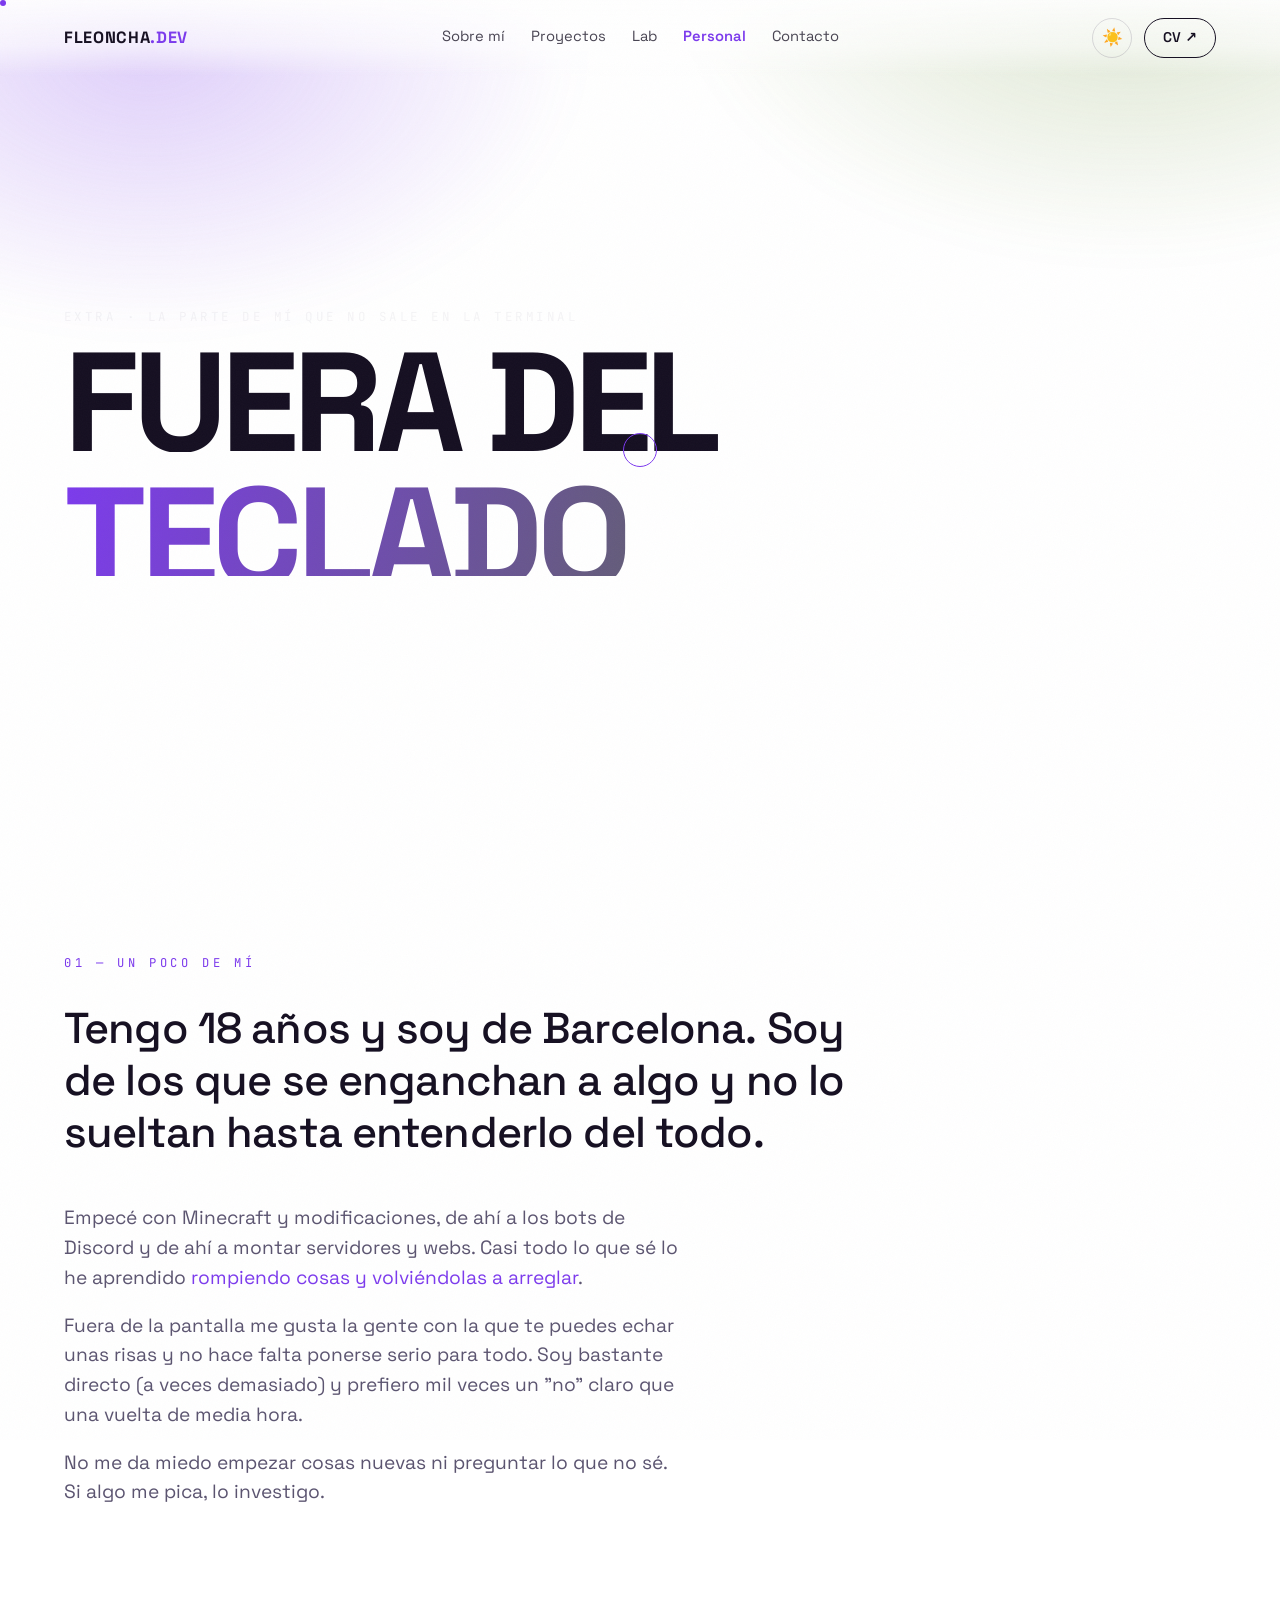
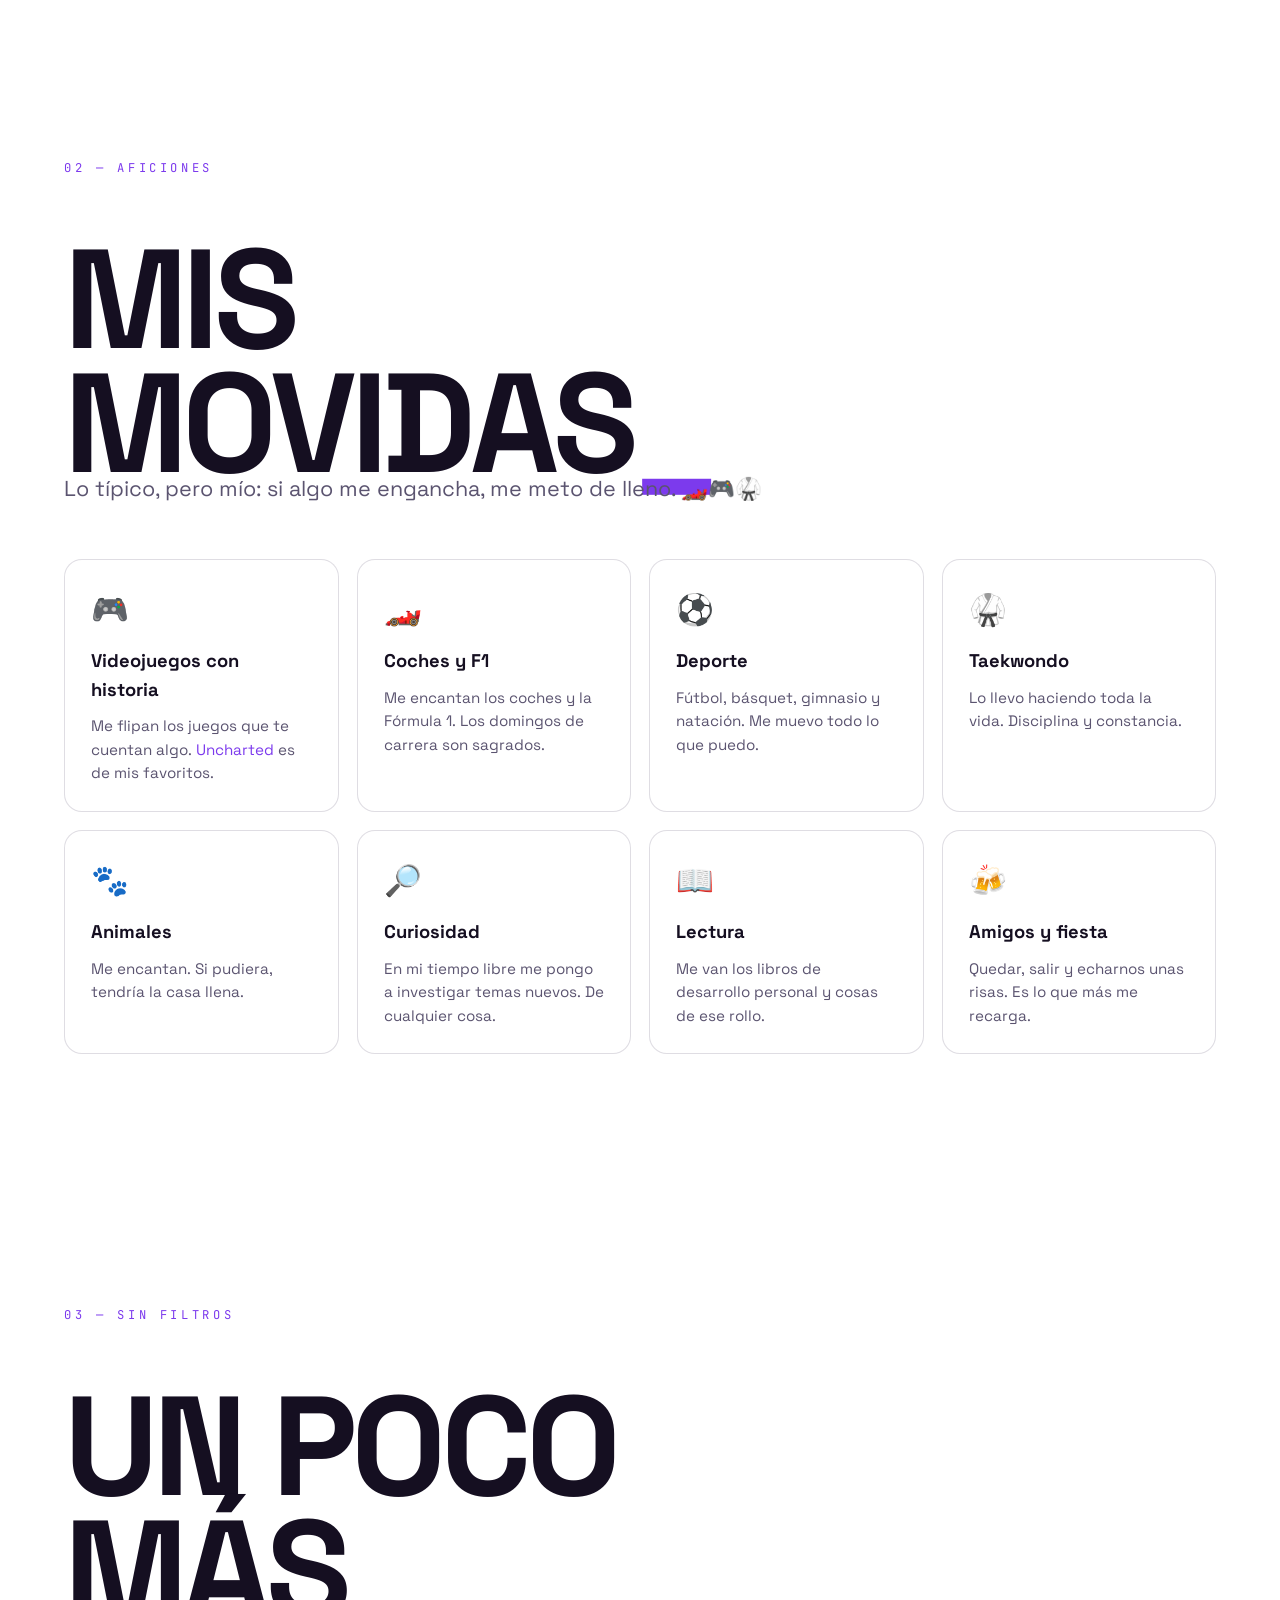
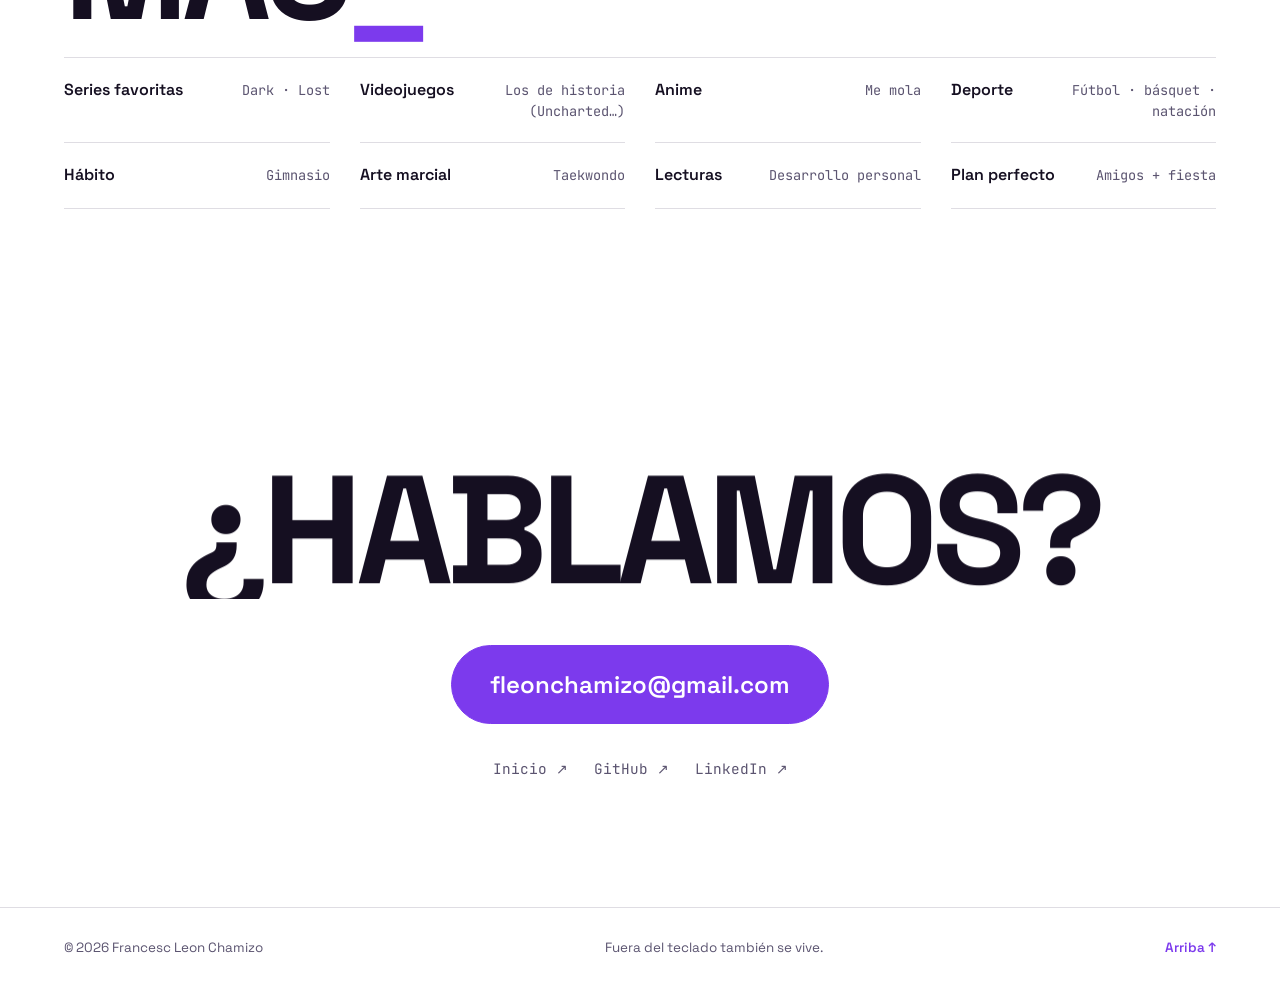
==== personal.html @ 6d25fd15 "Pagina personal: rellenar aficiones (coches/F1, deporte, taekwondo, animales, anime, amigos...) y bl" ====
<!DOCTYPE html>
<html lang="es">
<head>
  <meta charset="UTF-8" />
  <meta name="viewport" content="width=device-width, initial-scale=1.0" />
  <title>Fuera del teclado — Francesc Leon</title>
  <meta name="description" content="La parte humana de Francesc Leon: aficiones, gustos y cómo soy fuera del mundo de la informática." />
  <meta name="author" content="Francesc Leon Chamizo" />
  <meta name="theme-color" content="#08080c" />
  <link rel="canonical" href="https://elfleoncha.github.io/FLeon/personal.html" />
  <meta property="og:type" content="website" />
  <meta property="og:title" content="Fuera del teclado — Francesc Leon" />
  <meta property="og:description" content="Aficiones, gustos y la parte más humana." />
  <link rel="icon" href="data:image/svg+xml,%3Csvg xmlns='http://www.w3.org/2000/svg' viewBox='0 0 32 32'%3E%3Crect width='32' height='32' rx='7' fill='%2307080a'/%3E%3Ccircle cx='16' cy='16' r='6' fill='%23a855f7'/%3E%3C/svg%3E" />
  <script>(function(){try{var t=localStorage.getItem("theme")||(((window.matchMedia&&matchMedia("(prefers-color-scheme: light)").matches))?"light":"dark");document.documentElement.setAttribute("data-theme",t);}catch(e){}})();</script>
  <link rel="stylesheet" href="css/fonts.css" />
  <link rel="stylesheet" href="css/style.css" />
  <link rel="stylesheet" href="css/personal.css" />
  <script>document.documentElement.classList.add("js");</script>
</head>
<body>
  <div class="grain" aria-hidden="true"></div>
  <div class="cursor" id="cursor" aria-hidden="true"></div>
  <div class="cursor-dot" id="cursorDot" aria-hidden="true"></div>

  <header class="nav" id="nav">
    <a href="./" class="nav__brand">FLEONCHA<span>.DEV</span></a>
    <nav class="nav__links">
      <a href="./#about">Sobre mí</a>
      <a href="./#work">Proyectos</a>
      <a href="./#lab">Lab</a>
      <a href="personal.html" class="nav__ext">Personal</a>
      <a href="./#contact">Contacto</a>
    </nav>
    <div class="nav__right">
      <button class="theme-toggle" id="themeToggle" aria-label="Cambiar modo día/noche" title="Modo día / noche"><span id="themeIcon">🌙</span></button>
      <a class="nav__cta magnetic" href="assets/cv.pdf">CV ↗</a>
      <button class="nav__burger" id="burger" aria-label="Menú"><span></span><span></span></button>
    </div>
  </header>

  <main>
    <!-- HERO -->
    <section class="hero phero">
      <div class="hero__glow" aria-hidden="true"></div>
      <div class="hero__content">
        <p class="hero__eyebrow" data-reveal>Extra · la parte de mí que no sale en la terminal</p>
        <h1 class="hero__title">
          <span class="line"><span class="line__inner">FUERA DEL</span></span>
          <span class="line"><span class="line__inner grad">TECLADO</span></span>
        </h1>
        <p class="hero__lead" data-reveal>
          Hola, soy <strong>Francesc</strong> (Leon para los amigos). El portafolio enseña lo que sé hacer;
          esto enseña <strong>quién soy</strong> cuando apago el monitor. Spoiler: sigo siendo un friki,
          pero de otras cosas. 🤙
        </p>
        <div class="hero__actions">
          <a class="btn btn--acid magnetic" href="./#work">Ver mi trabajo</a>
          <a class="btn magnetic" href="./">Volver al inicio</a>
        </div>
      </div>
    </section>

    <!-- QUIEN SOY -->
    <section class="section">
      <div class="wrap">
        <p class="kicker" data-reveal>01 — Un poco de mí</p>
        <p class="about__big" id="aboutBig">Tengo 18 años y soy de Barcelona. Soy de los que se enganchan a algo y no lo sueltan hasta entenderlo del todo.</p>
        <div class="ptext" data-reveal>
          <p>Empecé con Minecraft y modificaciones, de ahí a los bots de Discord y de ahí a montar servidores y webs. Casi todo lo que sé lo he aprendido <em>rompiendo cosas y volviéndolas a arreglar</em>.</p>
          <p>Fuera de la pantalla me gusta la gente con la que te puedes echar unas risas y no hace falta ponerse serio para todo. Soy bastante directo (a veces demasiado) y prefiero mil veces un "no" claro que una vuelta de media hora.</p>
          <p>No me da miedo empezar cosas nuevas ni preguntar lo que no sé. Si algo me pica, lo investigo.</p>
        </div>
      </div>
    </section>

    <!-- AFICIONES -->
    <section class="section section--alt" id="aficiones">
      <div class="wrap">
        <p class="kicker" data-reveal>02 — Aficiones</p>
        <h2 class="mega" data-reveal>MIS<br>MOVIDAS<span>_</span></h2>
        <p class="plead" data-reveal>Lo típico, pero mío: si algo me engancha, me meto de lleno. 🏎️🎮🥋</p>
        <div class="hobbies">
          <article class="hobby" data-reveal><span class="hobby__ico">🎮</span><h3>Videojuegos con historia</h3><p>Me flipan los juegos que te cuentan algo. <em>Uncharted</em> es de mis favoritos.</p></article>
          <article class="hobby" data-reveal><span class="hobby__ico">🏎️</span><h3>Coches y F1</h3><p>Me encantan los coches y la Fórmula 1. Los domingos de carrera son sagrados.</p></article>
          <article class="hobby" data-reveal><span class="hobby__ico">⚽</span><h3>Deporte</h3><p>Fútbol, básquet, gimnasio y natación. Me muevo todo lo que puedo.</p></article>
          <article class="hobby" data-reveal><span class="hobby__ico">🥋</span><h3>Taekwondo</h3><p>Lo llevo haciendo toda la vida. Disciplina y constancia.</p></article>
          <article class="hobby" data-reveal><span class="hobby__ico">🐾</span><h3>Animales</h3><p>Me encantan. Si pudiera, tendría la casa llena.</p></article>
          <article class="hobby" data-reveal><span class="hobby__ico">🔎</span><h3>Curiosidad</h3><p>En mi tiempo libre me pongo a investigar temas nuevos. De cualquier cosa.</p></article>
          <article class="hobby" data-reveal><span class="hobby__ico">📖</span><h3>Lectura</h3><p>Me van los libros de desarrollo personal y cosas de ese rollo.</p></article>
          <article class="hobby" data-reveal><span class="hobby__ico">🍻</span><h3>Amigos y fiesta</h3><p>Quedar, salir y echarnos unas risas. Es lo que más me recarga.</p></article>
        </div>
      </div>
    </section>

    <!-- RAPIDO -->
    <section class="section">
      <div class="wrap">
        <p class="kicker" data-reveal>03 — Sin filtros</p>
        <h2 class="mega" data-reveal>UN POCO<br>MÁS<span>_</span></h2>
        <ul class="favs">
          <li data-reveal><b>Series favoritas</b><span>Dark · Lost</span></li>
          <li data-reveal><b>Videojuegos</b><span>Los de historia (Uncharted…)</span></li>
          <li data-reveal><b>Anime</b><span>Me mola</span></li>
          <li data-reveal><b>Deporte</b><span>Fútbol · básquet · natación</span></li>
          <li data-reveal><b>Hábito</b><span>Gimnasio</span></li>
          <li data-reveal><b>Arte marcial</b><span>Taekwondo</span></li>
          <li data-reveal><b>Lecturas</b><span>Desarrollo personal</span></li>
          <li data-reveal><b>Plan perfecto</b><span>Amigos + fiesta</span></li>
        </ul>
      </div>
    </section>

    <!-- CTA -->
    <section class="section contact">
      <div class="wrap">
        <h2 class="contact__big"><span class="line"><span class="line__inner" data-reveal>¿HABLAMOS?</span></span></h2>
        <a class="btn btn--acid btn--big magnetic" href="mailto:fleonchamizo@gmail.com">fleonchamizo@gmail.com</a>
        <div class="contact__row">
          <a class="magnetic" href="./">Inicio ↗</a>
          <a class="magnetic" href="https://github.com/elfleoncha" target="_blank" rel="noopener">GitHub ↗</a>
          <a class="magnetic" href="https://www.linkedin.com/in/francescleo" target="_blank" rel="noopener">LinkedIn ↗</a>
        </div>
      </div>
    </section>
  </main>

  <footer class="footer">
    <span>© <span id="year"></span> Francesc Leon Chamizo</span>
    <span>Fuera del teclado también se vive.</span>
    <a href="#" class="footer__top magnetic">Arriba ↑</a>
  </footer>

  <script src="js/vendor/gsap.min.js"></script>
  <script src="js/vendor/ScrollTrigger.min.js"></script>
  <script src="js/vendor/lenis.min.js"></script>
  <script src="js/app.js"></script>
</body>
</html>
---- css/fonts.css ----
/* cyrillic-ext */
@font-face {
  font-family: 'JetBrains Mono';
  font-style: normal;
  font-weight: 400;
  font-display: swap;
  src: url(../fonts/tDbv2o-flEEny0FZhsfKu5WU4zr3E_BX0PnT8RD8yKwBNntkaToggR7BYRbKPx3cwhsk.woff2) format('woff2');
  unicode-range: U+0460-052F, U+1C80-1C8A, U+20B4, U+2DE0-2DFF, U+A640-A69F, U+FE2E-FE2F;
}
/* cyrillic */
@font-face {
  font-family: 'JetBrains Mono';
  font-style: normal;
  font-weight: 400;
  font-display: swap;
  src: url(../fonts/tDbv2o-flEEny0FZhsfKu5WU4zr3E_BX0PnT8RD8yKwBNntkaToggR7BYRbKPxTcwhsk.woff2) format('woff2');
  unicode-range: U+0301, U+0400-045F, U+0490-0491, U+04B0-04B1, U+2116;
}
/* greek */
@font-face {
  font-family: 'JetBrains Mono';
  font-style: normal;
  font-weight: 400;
  font-display: swap;
  src: url(../fonts/tDbv2o-flEEny0FZhsfKu5WU4zr3E_BX0PnT8RD8yKwBNntkaToggR7BYRbKPxPcwhsk.woff2) format('woff2');
  unicode-range: U+0370-0377, U+037A-037F, U+0384-038A, U+038C, U+038E-03A1, U+03A3-03FF;
}
/* vietnamese */
@font-face {
  font-family: 'JetBrains Mono';
  font-style: normal;
  font-weight: 400;
  font-display: swap;
  src: url(../fonts/tDbv2o-flEEny0FZhsfKu5WU4zr3E_BX0PnT8RD8yKwBNntkaToggR7BYRbKPx_cwhsk.woff2) format('woff2');
  unicode-range: U+0102-0103, U+0110-0111, U+0128-0129, U+0168-0169, U+01A0-01A1, U+01AF-01B0, U+0300-0301, U+0303-0304, U+0308-0309, U+0323, U+0329, U+1EA0-1EF9, U+20AB;
}
/* latin-ext */
@font-face {
  font-family: 'JetBrains Mono';
  font-style: normal;
  font-weight: 400;
  font-display: swap;
  src: url(../fonts/tDbv2o-flEEny0FZhsfKu5WU4zr3E_BX0PnT8RD8yKwBNntkaToggR7BYRbKPx7cwhsk.woff2) format('woff2');
  unicode-range: U+0100-02BA, U+02BD-02C5, U+02C7-02CC, U+02CE-02D7, U+02DD-02FF, U+0304, U+0308, U+0329, U+1D00-1DBF, U+1E00-1E9F, U+1EF2-1EFF, U+2020, U+20A0-20AB, U+20AD-20C4, U+2113, U+2C60-2C7F, U+A720-A7FF;
}
/* latin */
@font-face {
  font-family: 'JetBrains Mono';
  font-style: normal;
  font-weight: 400;
  font-display: swap;
  src: url(../fonts/tDbv2o-flEEny0FZhsfKu5WU4zr3E_BX0PnT8RD8yKwBNntkaToggR7BYRbKPxDcwg.woff2) format('woff2');
  unicode-range: U+0000-00FF, U+0131, U+0152-0153, U+02BB-02BC, U+02C6, U+02DA, U+02DC, U+0304, U+0308, U+0329, U+2000-206F, U+20AC, U+2122, U+2191, U+2193, U+2212, U+2215, U+FEFF, U+FFFD;
}
/* cyrillic-ext */
@font-face {
  font-family: 'JetBrains Mono';
  font-style: normal;
  font-weight: 500;
  font-display: swap;
  src: url(../fonts/tDbv2o-flEEny0FZhsfKu5WU4zr3E_BX0PnT8RD8yKwBNntkaToggR7BYRbKPx3cwhsk.woff2) format('woff2');
  unicode-range: U+0460-052F, U+1C80-1C8A, U+20B4, U+2DE0-2DFF, U+A640-A69F, U+FE2E-FE2F;
}
/* cyrillic */
@font-face {
  font-family: 'JetBrains Mono';
  font-style: normal;
  font-weight: 500;
  font-display: swap;
  src: url(../fonts/tDbv2o-flEEny0FZhsfKu5WU4zr3E_BX0PnT8RD8yKwBNntkaToggR7BYRbKPxTcwhsk.woff2) format('woff2');
  unicode-range: U+0301, U+0400-045F, U+0490-0491, U+04B0-04B1, U+2116;
}
/* greek */
@font-face {
  font-family: 'JetBrains Mono';
  font-style: normal;
  font-weight: 500;
  font-display: swap;
  src: url(../fonts/tDbv2o-flEEny0FZhsfKu5WU4zr3E_BX0PnT8RD8yKwBNntkaToggR7BYRbKPxPcwhsk.woff2) format('woff2');
  unicode-range: U+0370-0377, U+037A-037F, U+0384-038A, U+038C, U+038E-03A1, U+03A3-03FF;
}
/* vietnamese */
@font-face {
  font-family: 'JetBrains Mono';
  font-style: normal;
  font-weight: 500;
  font-display: swap;
  src: url(../fonts/tDbv2o-flEEny0FZhsfKu5WU4zr3E_BX0PnT8RD8yKwBNntkaToggR7BYRbKPx_cwhsk.woff2) format('woff2');
  unicode-range: U+0102-0103, U+0110-0111, U+0128-0129, U+0168-0169, U+01A0-01A1, U+01AF-01B0, U+0300-0301, U+0303-0304, U+0308-0309, U+0323, U+0329, U+1EA0-1EF9, U+20AB;
}
/* latin-ext */
@font-face {
  font-family: 'JetBrains Mono';
  font-style: normal;
  font-weight: 500;
  font-display: swap;
  src: url(../fonts/tDbv2o-flEEny0FZhsfKu5WU4zr3E_BX0PnT8RD8yKwBNntkaToggR7BYRbKPx7cwhsk.woff2) format('woff2');
  unicode-range: U+0100-02BA, U+02BD-02C5, U+02C7-02CC, U+02CE-02D7, U+02DD-02FF, U+0304, U+0308, U+0329, U+1D00-1DBF, U+1E00-1E9F, U+1EF2-1EFF, U+2020, U+20A0-20AB, U+20AD-20C4, U+2113, U+2C60-2C7F, U+A720-A7FF;
}
/* latin */
@font-face {
  font-family: 'JetBrains Mono';
  font-style: normal;
  font-weight: 500;
  font-display: swap;
  src: url(../fonts/tDbv2o-flEEny0FZhsfKu5WU4zr3E_BX0PnT8RD8yKwBNntkaToggR7BYRbKPxDcwg.woff2) format('woff2');
  unicode-range: U+0000-00FF, U+0131, U+0152-0153, U+02BB-02BC, U+02C6, U+02DA, U+02DC, U+0304, U+0308, U+0329, U+2000-206F, U+20AC, U+2122, U+2191, U+2193, U+2212, U+2215, U+FEFF, U+FFFD;
}
/* cyrillic-ext */
@font-face {
  font-family: 'JetBrains Mono';
  font-style: normal;
  font-weight: 700;
  font-display: swap;
  src: url(../fonts/tDbv2o-flEEny0FZhsfKu5WU4zr3E_BX0PnT8RD8yKwBNntkaToggR7BYRbKPx3cwhsk.woff2) format('woff2');
  unicode-range: U+0460-052F, U+1C80-1C8A, U+20B4, U+2DE0-2DFF, U+A640-A69F, U+FE2E-FE2F;
}
/* cyrillic */
@font-face {
  font-family: 'JetBrains Mono';
  font-style: normal;
  font-weight: 700;
  font-display: swap;
  src: url(../fonts/tDbv2o-flEEny0FZhsfKu5WU4zr3E_BX0PnT8RD8yKwBNntkaToggR7BYRbKPxTcwhsk.woff2) format('woff2');
  unicode-range: U+0301, U+0400-045F, U+0490-0491, U+04B0-04B1, U+2116;
}
/* greek */
@font-face {
  font-family: 'JetBrains Mono';
  font-style: normal;
  font-weight: 700;
  font-display: swap;
  src: url(../fonts/tDbv2o-flEEny0FZhsfKu5WU4zr3E_BX0PnT8RD8yKwBNntkaToggR7BYRbKPxPcwhsk.woff2) format('woff2');
  unicode-range: U+0370-0377, U+037A-037F, U+0384-038A, U+038C, U+038E-03A1, U+03A3-03FF;
}
/* vietnamese */
@font-face {
  font-family: 'JetBrains Mono';
  font-style: normal;
  font-weight: 700;
  font-display: swap;
  src: url(../fonts/tDbv2o-flEEny0FZhsfKu5WU4zr3E_BX0PnT8RD8yKwBNntkaToggR7BYRbKPx_cwhsk.woff2) format('woff2');
  unicode-range: U+0102-0103, U+0110-0111, U+0128-0129, U+0168-0169, U+01A0-01A1, U+01AF-01B0, U+0300-0301, U+0303-0304, U+0308-0309, U+0323, U+0329, U+1EA0-1EF9, U+20AB;
}
/* latin-ext */
@font-face {
  font-family: 'JetBrains Mono';
  font-style: normal;
  font-weight: 700;
  font-display: swap;
  src: url(../fonts/tDbv2o-flEEny0FZhsfKu5WU4zr3E_BX0PnT8RD8yKwBNntkaToggR7BYRbKPx7cwhsk.woff2) format('woff2');
  unicode-range: U+0100-02BA, U+02BD-02C5, U+02C7-02CC, U+02CE-02D7, U+02DD-02FF, U+0304, U+0308, U+0329, U+1D00-1DBF, U+1E00-1E9F, U+1EF2-1EFF, U+2020, U+20A0-20AB, U+20AD-20C4, U+2113, U+2C60-2C7F, U+A720-A7FF;
}
/* latin */
@font-face {
  font-family: 'JetBrains Mono';
  font-style: normal;
  font-weight: 700;
  font-display: swap;
  src: url(../fonts/tDbv2o-flEEny0FZhsfKu5WU4zr3E_BX0PnT8RD8yKwBNntkaToggR7BYRbKPxDcwg.woff2) format('woff2');
  unicode-range: U+0000-00FF, U+0131, U+0152-0153, U+02BB-02BC, U+02C6, U+02DA, U+02DC, U+0304, U+0308, U+0329, U+2000-206F, U+20AC, U+2122, U+2191, U+2193, U+2212, U+2215, U+FEFF, U+FFFD;
}
/* vietnamese */
@font-face {
  font-family: 'Space Grotesk';
  font-style: normal;
  font-weight: 400;
  font-display: swap;
  src: url(../fonts/V8mDoQDjQSkFtoMM3T6r8E7mPb54C-s0.woff2) format('woff2');
  unicode-range: U+0102-0103, U+0110-0111, U+0128-0129, U+0168-0169, U+01A0-01A1, U+01AF-01B0, U+0300-0301, U+0303-0304, U+0308-0309, U+0323, U+0329, U+1EA0-1EF9, U+20AB;
}
/* latin-ext */
@font-face {
  font-family: 'Space Grotesk';
  font-style: normal;
  font-weight: 400;
  font-display: swap;
  src: url(../fonts/V8mDoQDjQSkFtoMM3T6r8E7mPb94C-s0.woff2) format('woff2');
  unicode-range: U+0100-02BA, U+02BD-02C5, U+02C7-02CC, U+02CE-02D7, U+02DD-02FF, U+0304, U+0308, U+0329, U+1D00-1DBF, U+1E00-1E9F, U+1EF2-1EFF, U+2020, U+20A0-20AB, U+20AD-20C4, U+2113, U+2C60-2C7F, U+A720-A7FF;
}
/* latin */
@font-face {
  font-family: 'Space Grotesk';
  font-style: normal;
  font-weight: 400;
  font-display: swap;
  src: url(../fonts/V8mDoQDjQSkFtoMM3T6r8E7mPbF4Cw.woff2) format('woff2');
  unicode-range: U+0000-00FF, U+0131, U+0152-0153, U+02BB-02BC, U+02C6, U+02DA, U+02DC, U+0304, U+0308, U+0329, U+2000-206F, U+20AC, U+2122, U+2191, U+2193, U+2212, U+2215, U+FEFF, U+FFFD;
}
/* vietnamese */
@font-face {
  font-family: 'Space Grotesk';
  font-style: normal;
  font-weight: 500;
  font-display: swap;
  src: url(../fonts/V8mDoQDjQSkFtoMM3T6r8E7mPb54C-s0.woff2) format('woff2');
  unicode-range: U+0102-0103, U+0110-0111, U+0128-0129, U+0168-0169, U+01A0-01A1, U+01AF-01B0, U+0300-0301, U+0303-0304, U+0308-0309, U+0323, U+0329, U+1EA0-1EF9, U+20AB;
}
/* latin-ext */
@font-face {
  font-family: 'Space Grotesk';
  font-style: normal;
  font-weight: 500;
  font-display: swap;
  src: url(../fonts/V8mDoQDjQSkFtoMM3T6r8E7mPb94C-s0.woff2) format('woff2');
  unicode-range: U+0100-02BA, U+02BD-02C5, U+02C7-02CC, U+02CE-02D7, U+02DD-02FF, U+0304, U+0308, U+0329, U+1D00-1DBF, U+1E00-1E9F, U+1EF2-1EFF, U+2020, U+20A0-20AB, U+20AD-20C4, U+2113, U+2C60-2C7F, U+A720-A7FF;
}
/* latin */
@font-face {
  font-family: 'Space Grotesk';
  font-style: normal;
  font-weight: 500;
  font-display: swap;
  src: url(../fonts/V8mDoQDjQSkFtoMM3T6r8E7mPbF4Cw.woff2) format('woff2');
  unicode-range: U+0000-00FF, U+0131, U+0152-0153, U+02BB-02BC, U+02C6, U+02DA, U+02DC, U+0304, U+0308, U+0329, U+2000-206F, U+20AC, U+2122, U+2191, U+2193, U+2212, U+2215, U+FEFF, U+FFFD;
}
/* vietnamese */
@font-face {
  font-family: 'Space Grotesk';
  font-style: normal;
  font-weight: 600;
  font-display: swap;
  src: url(../fonts/V8mDoQDjQSkFtoMM3T6r8E7mPb54C-s0.woff2) format('woff2');
  unicode-range: U+0102-0103, U+0110-0111, U+0128-0129, U+0168-0169, U+01A0-01A1, U+01AF-01B0, U+0300-0301, U+0303-0304, U+0308-0309, U+0323, U+0329, U+1EA0-1EF9, U+20AB;
}
/* latin-ext */
@font-face {
  font-family: 'Space Grotesk';
  font-style: normal;
  font-weight: 600;
  font-display: swap;
  src: url(../fonts/V8mDoQDjQSkFtoMM3T6r8E7mPb94C-s0.woff2) format('woff2');
  unicode-range: U+0100-02BA, U+02BD-02C5, U+02C7-02CC, U+02CE-02D7, U+02DD-02FF, U+0304, U+0308, U+0329, U+1D00-1DBF, U+1E00-1E9F, U+1EF2-1EFF, U+2020, U+20A0-20AB, U+20AD-20C4, U+2113, U+2C60-2C7F, U+A720-A7FF;
}
/* latin */
@font-face {
  font-family: 'Space Grotesk';
  font-style: normal;
  font-weight: 600;
  font-display: swap;
  src: url(../fonts/V8mDoQDjQSkFtoMM3T6r8E7mPbF4Cw.woff2) format('woff2');
  unicode-range: U+0000-00FF, U+0131, U+0152-0153, U+02BB-02BC, U+02C6, U+02DA, U+02DC, U+0304, U+0308, U+0329, U+2000-206F, U+20AC, U+2122, U+2191, U+2193, U+2212, U+2215, U+FEFF, U+FFFD;
}
/* vietnamese */
@font-face {
  font-family: 'Space Grotesk';
  font-style: normal;
  font-weight: 700;
  font-display: swap;
  src: url(../fonts/V8mDoQDjQSkFtoMM3T6r8E7mPb54C-s0.woff2) format('woff2');
  unicode-range: U+0102-0103, U+0110-0111, U+0128-0129, U+0168-0169, U+01A0-01A1, U+01AF-01B0, U+0300-0301, U+0303-0304, U+0308-0309, U+0323, U+0329, U+1EA0-1EF9, U+20AB;
}
/* latin-ext */
@font-face {
  font-family: 'Space Grotesk';
  font-style: normal;
  font-weight: 700;
  font-display: swap;
  src: url(../fonts/V8mDoQDjQSkFtoMM3T6r8E7mPb94C-s0.woff2) format('woff2');
  unicode-range: U+0100-02BA, U+02BD-02C5, U+02C7-02CC, U+02CE-02D7, U+02DD-02FF, U+0304, U+0308, U+0329, U+1D00-1DBF, U+1E00-1E9F, U+1EF2-1EFF, U+2020, U+20A0-20AB, U+20AD-20C4, U+2113, U+2C60-2C7F, U+A720-A7FF;
}
/* latin */
@font-face {
  font-family: 'Space Grotesk';
  font-style: normal;
  font-weight: 700;
  font-display: swap;
  src: url(../fonts/V8mDoQDjQSkFtoMM3T6r8E7mPbF4Cw.woff2) format('woff2');
  unicode-range: U+0000-00FF, U+0131, U+0152-0153, U+02BB-02BC, U+02C6, U+02DA, U+02DC, U+0304, U+0308, U+0329, U+2000-206F, U+20AC, U+2122, U+2191, U+2193, U+2212, U+2215, U+FEFF, U+FFFD;
}
---- css/style.css ----
/* ==========================================================================
   FLEONCHA.DEV — v2 "LOCURA"
   Temas día/noche · morado (primario) + verde ácido (secundario)
   ========================================================================== */

:root {
  /* NOCHE (por defecto) */
  --bg: #08080c;
  --bg-2: #0d0d15;
  --fg: #f5f4f8;
  --muted: #9a93ad;
  --accent: #a855f7;      /* morado */
  --accent2: #c6ff3d;     /* verde ácido */
  --on-accent: #ffffff;
  --line: rgba(255, 255, 255, .12);
  --card: #120f1a;
  --scrim: #0b0e11;
  --ink-media: #f4f6f5;
  --shadow: 0 20px 50px rgba(0, 0, 0, .45);
  --font: "Space Grotesk", system-ui, -apple-system, "Segoe UI", sans-serif;
  --mono: "JetBrains Mono", ui-monospace, Menlo, monospace;
  --pad: clamp(20px, 5vw, 72px);
  --radius: 18px;
}

[data-theme="light"] {
  /* DÍA */
  --bg: #ffffff;
  --bg-2: #f5f3fa;
  --fg: #150f21;
  --muted: #5b5470;
  --accent: #7c3aed;
  --accent2: #4d7c0f;
  --on-accent: #ffffff;
  --line: rgba(30, 15, 60, .14);
  --card: #ffffff;
  --scrim: #ffffff;
  --ink-media: #150f21;
  --shadow: 0 20px 50px rgba(60, 40, 110, .14);
}

* { box-sizing: border-box; margin: 0; padding: 0; }

html { scroll-behavior: smooth; scroll-padding-top: 80px; }
html.no-anim { scroll-behavior: auto; }

body {
  font-family: var(--font);
  background: var(--bg);
  color: var(--fg);
  line-height: 1.55;
  -webkit-font-smoothing: antialiased;
  overflow-x: hidden;
  transition: background .35s ease, color .35s ease;
}

a { color: inherit; text-decoration: none; }
ul, ol { list-style: none; }
em { font-style: normal; color: var(--accent); }
strong { color: var(--fg); font-weight: 600; }
:focus-visible { outline: 2px solid var(--accent); outline-offset: 3px; }
::selection { background: var(--accent); color: #fff; }

.wrap { width: 100%; max-width: 1360px; margin: 0 auto; padding: 0 var(--pad); }

/* =========================== GRAIN =========================== */
.grain {
  position: fixed; inset: -60%; z-index: 60; pointer-events: none; opacity: .045;
  background-image: url("data:image/svg+xml,%3Csvg xmlns='http://www.w3.org/2000/svg' width='300' height='300'%3E%3Cfilter id='n'%3E%3CfeTurbulence type='fractalNoise' baseFrequency='0.85' numOctaves='3' stitchTiles='stitch'/%3E%3C/filter%3E%3Crect width='300' height='300' filter='url(%23n)'/%3E%3C/svg%3E");
  animation: grain 8s steps(8) infinite;
}
[data-theme="light"] .grain { opacity: .03; }
@keyframes grain {
  0%,100% { transform: translate(0,0); } 10% { transform: translate(-5%,-5%); }
  30% { transform: translate(3%,-8%); } 50% { transform: translate(-6%,4%); }
  70% { transform: translate(6%,6%); } 90% { transform: translate(-3%,3%); }
}

/* =========================== CURSOR =========================== */
.cursor, .cursor-dot { position: fixed; top: 0; left: 0; z-index: 90; pointer-events: none; border-radius: 50%; will-change: transform; opacity: 0; }
.cursor { width: 34px; height: 34px; border: 1.5px solid var(--accent); transition: width .2s, height .2s, background .2s, opacity .3s; }
.cursor-dot { width: 6px; height: 6px; background: var(--accent); }
body.cursor-on .cursor, body.cursor-on .cursor-dot { opacity: 1; }
body.cursor-on, body.cursor-on a, body.cursor-on button { cursor: none; }
.cursor.is-hover { width: 64px; height: 64px; background: color-mix(in srgb, var(--accent) 22%, transparent); }

/* =========================== PRELOADER =========================== */
.preloader {
  position: fixed; inset: 0; z-index: 100; background: var(--bg);
  display: flex; flex-direction: column; align-items: center; justify-content: center;
  transition: transform .9s cubic-bezier(.76,0,.24,1), opacity .6s ease;
}
.preloader.is-done { transform: translateY(-100%); opacity: 0; pointer-events: none; }
.preloader__inner { display: flex; flex-direction: column; align-items: center; gap: 8px; }
.preloader__label { font-family: var(--mono); font-size: .7rem; letter-spacing: .35em; color: var(--muted); }
.preloader__count { font-size: clamp(4rem, 16vw, 12rem); font-weight: 700; line-height: 1; color: var(--accent); letter-spacing: -.04em; font-variant-numeric: tabular-nums; }
.preloader__name { font-family: var(--mono); font-size: .9rem; letter-spacing: .2em; color: var(--fg); }
.preloader__name span { color: var(--accent); }
.preloader__bar { position: absolute; bottom: 0; left: 0; right: 0; height: 3px; background: var(--line); }
.preloader__bar i { display: block; height: 100%; width: 0%; background: var(--accent); }

/* =========================== NAV =========================== */
.nav {
  position: fixed; top: 0; left: 0; right: 0; z-index: 55;
  display: flex; align-items: center; justify-content: space-between; gap: 20px;
  padding: 18px var(--pad);
  background: linear-gradient(to bottom, color-mix(in srgb, var(--bg) 92%, transparent), color-mix(in srgb, var(--bg) 60%, transparent) 60%, transparent);
  backdrop-filter: blur(6px); -webkit-backdrop-filter: blur(6px);
}
.nav__brand { font-weight: 700; letter-spacing: .04em; font-size: 1.02rem; }
.nav__brand span { color: var(--accent); }
.nav__links { display: flex; gap: 26px; }
.nav__links a { font-size: .92rem; color: color-mix(in srgb, var(--fg) 78%, transparent); position: relative; padding-bottom: 3px; }
.nav__links a::after { content: ""; position: absolute; left: 0; bottom: 0; height: 1.5px; width: 0; background: var(--accent); transition: width .3s; }
.nav__links a:hover::after { width: 100%; }
.nav__right { display: flex; align-items: center; gap: 12px; }
.nav__cta { border: 1px solid var(--fg); border-radius: 999px; padding: 8px 18px; font-size: .88rem; font-weight: 600; }
.theme-toggle {
  width: 40px; height: 40px; border-radius: 50%; border: 1px solid var(--line);
  background: transparent; color: var(--fg); cursor: pointer; display: grid; place-items: center;
  font-size: 1.05rem; line-height: 1; transition: border-color .2s, transform .35s ease, background .2s;
}
.theme-toggle:hover { border-color: var(--accent); transform: rotate(-22deg); background: color-mix(in srgb, var(--accent) 12%, transparent); }
.nav__burger { display: none; background: none; border: 0; width: 40px; height: 30px; position: relative; cursor: pointer; }
.nav__burger span { position: absolute; left: 6px; right: 6px; height: 2px; background: var(--fg); transition: .3s; }
.nav__burger span:first-child { top: 10px; }
.nav__burger span:last-child { bottom: 10px; }

/* =========================== HERO =========================== */
.hero { position: relative; min-height: 100svh; display: flex; flex-direction: column; justify-content: flex-end; padding: 104px var(--pad) 18px; overflow: hidden; }
.hero__canvas { position: absolute; inset: 0; width: 100%; height: 100%; z-index: 0; }
.hero__glow {
  position: absolute; inset: -20% -10% auto -10%; height: 70vh; z-index: 0; pointer-events: none;
  background:
    radial-gradient(40% 55% at 18% 30%, color-mix(in srgb, var(--accent) 24%, transparent), transparent 70%),
    radial-gradient(42% 55% at 82% 20%, color-mix(in srgb, var(--accent2) 20%, transparent), transparent 70%);
  filter: blur(20px); animation: float 10s ease-in-out infinite alternate;
}
@keyframes float { from { transform: translateY(-14px); } to { transform: translateY(20px); } }

.hero__content { position: relative; z-index: 2; max-width: 1100px; }
.hero__eyebrow { font-family: var(--mono); font-size: .78rem; letter-spacing: .28em; text-transform: uppercase; color: var(--muted); margin-bottom: 22px; }
.hero__title { font-size: clamp(2.6rem, 10vw, 8.6rem); font-weight: 700; line-height: .88; letter-spacing: -.045em; text-transform: uppercase; }
.line { display: block; overflow: hidden; }
.line__inner { display: block; will-change: transform; }
.grad { background: linear-gradient(105deg, var(--accent), var(--accent2)); -webkit-background-clip: text; background-clip: text; color: transparent; }

.hero__meta { margin-top: 32px; max-width: 820px; }
.hero__role { font-family: var(--mono); font-size: 1rem; color: var(--accent); margin-bottom: 14px; }
.caret { display: inline-block; width: 9px; height: 1em; background: var(--accent); margin-left: 4px; vertical-align: -2px; animation: blink 1s steps(2) infinite; }
@keyframes blink { 50% { opacity: 0; } }
.hero__lead { color: var(--muted); font-size: 1.02rem; }
.hero__actions { display: flex; flex-wrap: wrap; gap: 12px; margin-top: 26px; }

.hero__foot { position: relative; z-index: 2; margin-top: auto; padding-top: 26px; }
.marquee { border-top: 1px solid var(--line); border-bottom: 1px solid var(--line); overflow: hidden; padding: 14px 0; margin: 0 calc(var(--pad) * -1); }
.marquee__track, .row__track { display: inline-flex; align-items: center; gap: 26px; white-space: nowrap; animation: marquee linear infinite; }
.marquee__track { animation-duration: 28s; }
.marquee__track span, .row__track span { font-weight: 600; font-size: 1.05rem; letter-spacing: .06em; text-transform: uppercase; }
.marquee__track em, .row__track i { color: var(--accent); font-style: normal; }
@keyframes marquee { from { transform: translateX(0); } to { transform: translateX(-50%); } }

.scroll-cue { position: absolute; right: var(--pad); bottom: 74px; display: inline-flex; align-items: center; gap: 8px; font-family: var(--mono); font-size: .72rem; letter-spacing: .25em; color: var(--muted); }
.scroll-cue span { animation: bob 1.6s ease-in-out infinite; }
@keyframes bob { 0%,100% { transform: translateY(0); } 50% { transform: translateY(5px); } }

/* =========================== BUTTONS =========================== */
.btn {
  display: inline-flex; align-items: center; gap: 8px; padding: 13px 24px; border-radius: 999px;
  border: 1px solid var(--line); color: var(--fg); font-weight: 600; font-size: .95rem; font-family: inherit;
  cursor: pointer; background: transparent; transition: border-color .25s, background .25s, color .25s, transform .15s;
  will-change: transform;
}
.btn:hover { border-color: var(--accent); color: var(--accent); }
.btn--acid { background: var(--accent); border-color: var(--accent); color: var(--on-accent); }
.btn--acid:hover { color: var(--on-accent); filter: brightness(1.08); }
.btn--ghost { background: transparent; color: var(--muted); }
.btn--big { font-size: clamp(1rem, 2.4vw, 1.5rem); padding: 20px 38px; }

/* =========================== SECTIONS =========================== */
.section { padding: clamp(90px, 14vh, 190px) 0; position: relative; }
.kicker { font-family: var(--mono); font-size: .76rem; letter-spacing: .3em; text-transform: uppercase; color: var(--accent); margin-bottom: 30px; }
.mega { font-size: clamp(2.6rem, 11vw, 9rem); font-weight: 700; line-height: .88; letter-spacing: -.04em; text-transform: uppercase; }
.mega span { color: var(--accent); }

/* ABOUT */
.about__big { font-size: clamp(1.4rem, 3.4vw, 2.7rem); line-height: 1.2; font-weight: 500; letter-spacing: -.02em; max-width: 30ch; }
.about__big .w { display: inline-block; }
.js .about__big .w { opacity: .12; }
.stats { display: grid; grid-template-columns: repeat(4, 1fr); gap: 20px; margin-top: clamp(50px, 8vh, 100px); border-top: 1px solid var(--line); padding-top: 34px; }
.stats strong { display: block; font-size: clamp(2rem, 4.6vw, 3.4rem); font-weight: 700; letter-spacing: -.03em; color: var(--accent); line-height: 1; }
.stats span { color: var(--muted); font-size: .9rem; }

/* SKILLS */
.skills { padding-bottom: clamp(90px, 14vh, 190px); }
.rows { margin-top: 50px; display: flex; flex-direction: column; gap: 6px; overflow: hidden; }
.row { border-top: 1px solid var(--line); padding: 20px 0; overflow: hidden; }
.row:last-child { border-bottom: 1px solid var(--line); }
.row__track { animation-duration: 34s; }
.row--alt .row__track { animation-direction: reverse; animation-duration: 40s; }
.row__track span { font-size: clamp(1.3rem, 3.4vw, 2.6rem); text-transform: none; letter-spacing: -.01em; color: var(--fg); font-weight: 500; }
.row__track i { font-size: 1.2rem; }

/* WORK (horizontal) */
.work { position: relative; background: var(--bg-2); padding-top: clamp(80px, 12vh, 150px); overflow: hidden; }
.work__head { padding: 0 var(--pad) 40px; }
.work__hint { font-family: var(--mono); font-size: .78rem; letter-spacing: .2em; color: var(--muted); margin-top: 18px; }
.work__viewport { overflow: hidden; }
.work__track { display: flex; gap: 26px; padding: 0 var(--pad) 90px; width: max-content; will-change: transform; }
html.no-anim .work__viewport, .work--fallback .work__viewport { overflow-x: auto; overflow-y: hidden; }
.proj {
  position: relative; width: min(80vw, 880px); min-height: 62vh; flex: 0 0 auto;
  background: linear-gradient(160deg, var(--card), var(--bg) 70%);
  border: 1px solid var(--line); border-radius: var(--radius); padding: clamp(26px, 3.4vw, 54px);
  display: flex; flex-direction: column; justify-content: flex-end; overflow: hidden;
  transition: border-color .3s, transform .3s;
}
.proj__img { position: absolute; inset: 0; width: 100%; height: 100%; object-fit: cover; z-index: 0; opacity: .55; filter: saturate(1.05) contrast(1.03); transition: opacity .5s, transform .6s; }
[data-theme="light"] .proj__img { opacity: .28; }
.proj::before { content: ""; position: absolute; inset: 0; z-index: 1; background: radial-gradient(60% 60% at 80% 0%, color-mix(in srgb, var(--accent) 16%, transparent), transparent 70%); opacity: 0; transition: opacity .4s; }
.proj::after { content: ""; position: absolute; inset: 0; z-index: 1; background: linear-gradient(to top, var(--scrim) 26%, color-mix(in srgb, var(--scrim) 62%, transparent) 62%, color-mix(in srgb, var(--scrim) 22%, transparent) 100%); }
.proj > :not(.proj__img):not(.proj__more) { position: relative; z-index: 2; }
.proj:hover { border-color: var(--accent); }
.proj:hover::before { opacity: 1; }
.proj:hover .proj__img { opacity: .7; transform: scale(1.04); }
[data-theme="light"] .proj:hover .proj__img { opacity: .4; }
.proj__num { position: absolute; top: clamp(14px, 2vw, 30px); right: clamp(18px, 2.6vw, 40px); font-family: var(--mono); font-size: clamp(2.4rem, 6vw, 5rem); font-weight: 700; color: color-mix(in srgb, var(--ink-media) 35%, transparent); line-height: 1; z-index: 2; }
.proj h3 { font-size: clamp(1.6rem, 3.6vw, 3rem); font-weight: 700; letter-spacing: -.02em; line-height: 1; margin-bottom: 16px; color: var(--ink-media); }
.proj p { color: color-mix(in srgb, var(--ink-media) 72%, transparent); font-size: 1.02rem; max-width: 60ch; }
.chips { display: flex; flex-wrap: wrap; gap: 8px; margin-top: 22px; }
.chips li { font-family: var(--mono); font-size: .76rem; color: var(--accent); border: 1px solid color-mix(in srgb, var(--accent) 45%, transparent); border-radius: 999px; padding: 4px 12px; }
.proj__link { margin-top: 20px; font-weight: 600; color: var(--accent2); }
[data-theme="light"] .proj__link { color: var(--accent); }
.proj__link:hover { text-decoration: underline; }

/* METHOD */
.method__wrap { display: grid; grid-template-columns: 1fr 1.2fr; gap: clamp(30px, 6vw, 90px); align-items: start; }
.method__aside { position: sticky; top: 110px; }
.mega--left { font-size: clamp(2.2rem, 7vw, 6rem); }
.method__list { display: flex; flex-direction: column; }
.method__list li { border-top: 1px solid var(--line); padding: 30px 0; display: grid; grid-template-columns: 64px 1fr; gap: 22px; align-items: start; }
.method__list li:last-child { border-bottom: 1px solid var(--line); }
.method__list span { font-family: var(--mono); color: var(--accent); font-size: 1rem; }
.method__list h3 { font-size: clamp(1.2rem, 2.6vw, 1.8rem); font-weight: 600; margin-bottom: 8px; }
.method__list p { color: var(--muted); }

/* CONTACT */
.contact { text-align: center; }
.contact .kicker { text-align: center; }
.contact__big { font-size: clamp(2.6rem, 12vw, 10rem); font-weight: 700; line-height: .9; letter-spacing: -.045em; text-transform: uppercase; margin-bottom: 46px; }
.contact__row { display: flex; flex-wrap: wrap; gap: 26px; justify-content: center; margin-top: 34px; }
.contact__row a { font-family: var(--mono); font-size: .9rem; color: var(--muted); }
.contact__row a:hover { color: var(--accent); }

/* FOOTER */
.footer { display: flex; flex-wrap: wrap; gap: 12px; justify-content: space-between; align-items: center; padding: 30px var(--pad); border-top: 1px solid var(--line); color: var(--muted); font-size: .84rem; }
.footer__top { color: var(--accent); font-weight: 600; }

/* =========================== LAB / SERVICES / PROJECT HOVER =========================== */
.lab__lead { font-size: clamp(1.1rem, 2.2vw, 1.6rem); color: var(--muted); max-width: 62ch; margin-top: 10px; }
.lab__lead em { color: var(--accent); }
.gallery { display: grid; grid-template-columns: repeat(3, 1fr); gap: 18px; margin-top: clamp(40px, 6vh, 70px); }
.shot { position: relative; overflow: hidden; border-radius: var(--radius); border: 1px solid var(--line); aspect-ratio: 16 / 10; background: var(--card); transition: border-color .3s; }
.shot:hover { border-color: var(--accent); }
.shot img { width: 100%; height: 100%; object-fit: cover; display: block; transform: scale(1.25); will-change: transform; }
.gallery .shot:nth-child(3n+2) { margin-top: clamp(20px, 5vh, 58px); }
.lab__facts { display: grid; grid-template-columns: repeat(auto-fit, minmax(160px, 1fr)); gap: 14px; margin-top: clamp(40px, 6vh, 66px); border-top: 1px solid var(--line); padding-top: 30px; }
.lab__facts b { display: block; font-size: 1rem; color: var(--fg); }
.lab__facts span { color: var(--muted); font-size: .86rem; }

.grid { display: grid; gap: 18px; }

/* Proyecto: detalle al pasar el ratón */
.proj__more {
  position: absolute; inset: 0; z-index: 3; display: flex; flex-direction: column; justify-content: flex-end; gap: 14px;
  padding: clamp(26px, 3.4vw, 54px); background: color-mix(in srgb, var(--scrim) 88%, transparent);
  backdrop-filter: blur(9px); -webkit-backdrop-filter: blur(9px);
  opacity: 0; transform: translateY(24px); transition: opacity .35s ease, transform .5s cubic-bezier(.2,.7,.2,1); pointer-events: none;
}
.proj:hover .proj__more, .proj:focus-within .proj__more { opacity: 1; transform: none; }
.proj__more h4 { font-family: var(--mono); font-size: .76rem; letter-spacing: .22em; text-transform: uppercase; color: var(--accent); }
.proj__more ul { display: grid; gap: 10px; }
.proj__more li { position: relative; padding-left: 24px; color: color-mix(in srgb, var(--ink-media) 85%, transparent); font-size: 1rem; }
.proj__more li::before { content: "▹"; position: absolute; left: 0; color: var(--accent2); }

/* BAND (marquee reactivo) */
.band { overflow: hidden; border-top: 1px solid var(--line); border-bottom: 1px solid var(--line); background: var(--bg-2); padding: clamp(18px, 3vh, 34px) 0; }
.band__track { display: inline-block; white-space: nowrap; will-change: transform; font-size: clamp(1.8rem, 6.5vw, 5.4rem); font-weight: 700; text-transform: uppercase; letter-spacing: -.03em; color: var(--fg); }
.band__track em { color: var(--accent); font-style: normal; }

/* Shot: magnet al pasar el raton */
.shot__inner { position: absolute; inset: 0; will-change: transform; }

/* =========================== REVEAL =========================== */
.js [data-reveal] { opacity: 0; transform: translateY(28px); }
html.no-anim [data-reveal], html.no-anim .line__inner, html.no-anim .about__big .w { opacity: 1 !important; transform: none !important; }

/* =========================== RESPONSIVE =========================== */
@media (max-width: 900px) {
  .nav__links {
    display: none; position: absolute; top: 70px; right: var(--pad); left: var(--pad);
    flex-direction: column; gap: 16px; background: var(--bg-2); border: 1px solid var(--line);
    border-radius: 14px; padding: 22px;
  }
  .nav__links.is-open { display: flex; }
  .nav__burger { display: block; }
  .hero__meta { max-width: none; }
  .gallery { grid-template-columns: repeat(2, 1fr); }
  .gallery .shot:nth-child(3n+2) { margin-top: 0; }
  .about__big { max-width: none; }
  .stats { grid-template-columns: repeat(2, 1fr); }
  .method__wrap { grid-template-columns: 1fr; }
  .method__aside { position: static; }
  .proj { width: 86vw; min-height: 66vh; }
}

@media (hover: none), (pointer: coarse) {
  .cursor, .cursor-dot { display: none; }
  .proj { justify-content: flex-start; }
  .proj__more { position: relative; inset: auto; opacity: 1; transform: none; background: none; backdrop-filter: none; -webkit-backdrop-filter: none; padding: 0; margin-top: 18px; }
}
@media (max-width: 560px) { .gallery { grid-template-columns: 1fr; } }

@media (prefers-reduced-motion: reduce) {
  .grain, .hero__glow { animation: none; }
}

@media print {
  .nav, .grain, .cursor, .cursor-dot, .preloader, .hero__canvas, .marquee, .rows { display: none !important; }
  body { background: #fff; color: #000; }
}
---- css/personal.css ----
/* ==========================================================================
   personal.css — pagina "Fuera del teclado"
   ========================================================================== */

.nav__ext { color: var(--accent) !important; font-weight: 600; }

.phero { min-height: 92svh; justify-content: center; padding-top: clamp(120px, 20vh, 200px); }
.phero .hero__title { font-size: clamp(2.6rem, 11vw, 9rem); }
.phero .hero__glow { height: 80vh; }

.ptext { max-width: 62ch; margin-top: clamp(28px, 5vh, 52px); display: grid; gap: 18px; }
.ptext p { color: var(--muted); font-size: clamp(1.02rem, 1.6vw, 1.2rem); }
.ptext em { color: var(--accent); }

.pnote { color: var(--muted); font-size: .95rem; max-width: 70ch; margin-top: 22px; padding: 14px 18px; border: 1px dashed var(--line); border-radius: 12px; background: var(--card); }
.pnote em { color: var(--accent); }
.plead { color: var(--muted); font-size: clamp(1.05rem, 1.8vw, 1.35rem); max-width: 60ch; margin-top: 16px; }

/* hobbies */
.hobbies { display: grid; grid-template-columns: repeat(auto-fit, minmax(240px, 1fr)); gap: 18px; margin-top: clamp(36px, 6vh, 64px); }
.hobby { background: var(--card); border: 1px solid var(--line); border-radius: var(--radius); padding: 26px; transition: border-color .25s, transform .25s, box-shadow .25s; }
.hobby:hover { border-color: var(--accent); transform: translateY(-5px); box-shadow: var(--shadow); }
.hobby__ico { font-size: 1.9rem; display: block; margin-bottom: 14px; }
.hobby h3 { font-size: 1.15rem; margin-bottom: 10px; }
.hobby p { color: var(--muted); font-size: .95rem; }
.hobby--empty { border-style: dashed; opacity: .75; }
.hobby--empty h3 { color: var(--muted); }

/* rapidos */
.favs { display: grid; grid-template-columns: repeat(auto-fit, minmax(220px, 1fr)); gap: 0 30px; margin-top: clamp(36px, 6vh, 60px); border-top: 1px solid var(--line); }
.favs li { display: flex; justify-content: space-between; align-items: baseline; gap: 16px; padding: 20px 0; border-bottom: 1px solid var(--line); }
.favs b { font-weight: 600; }
.favs span { color: var(--muted); font-family: var(--mono); font-size: .85rem; text-align: right; }

@media (max-width: 560px) { .hobbies { grid-template-columns: 1fr; } }
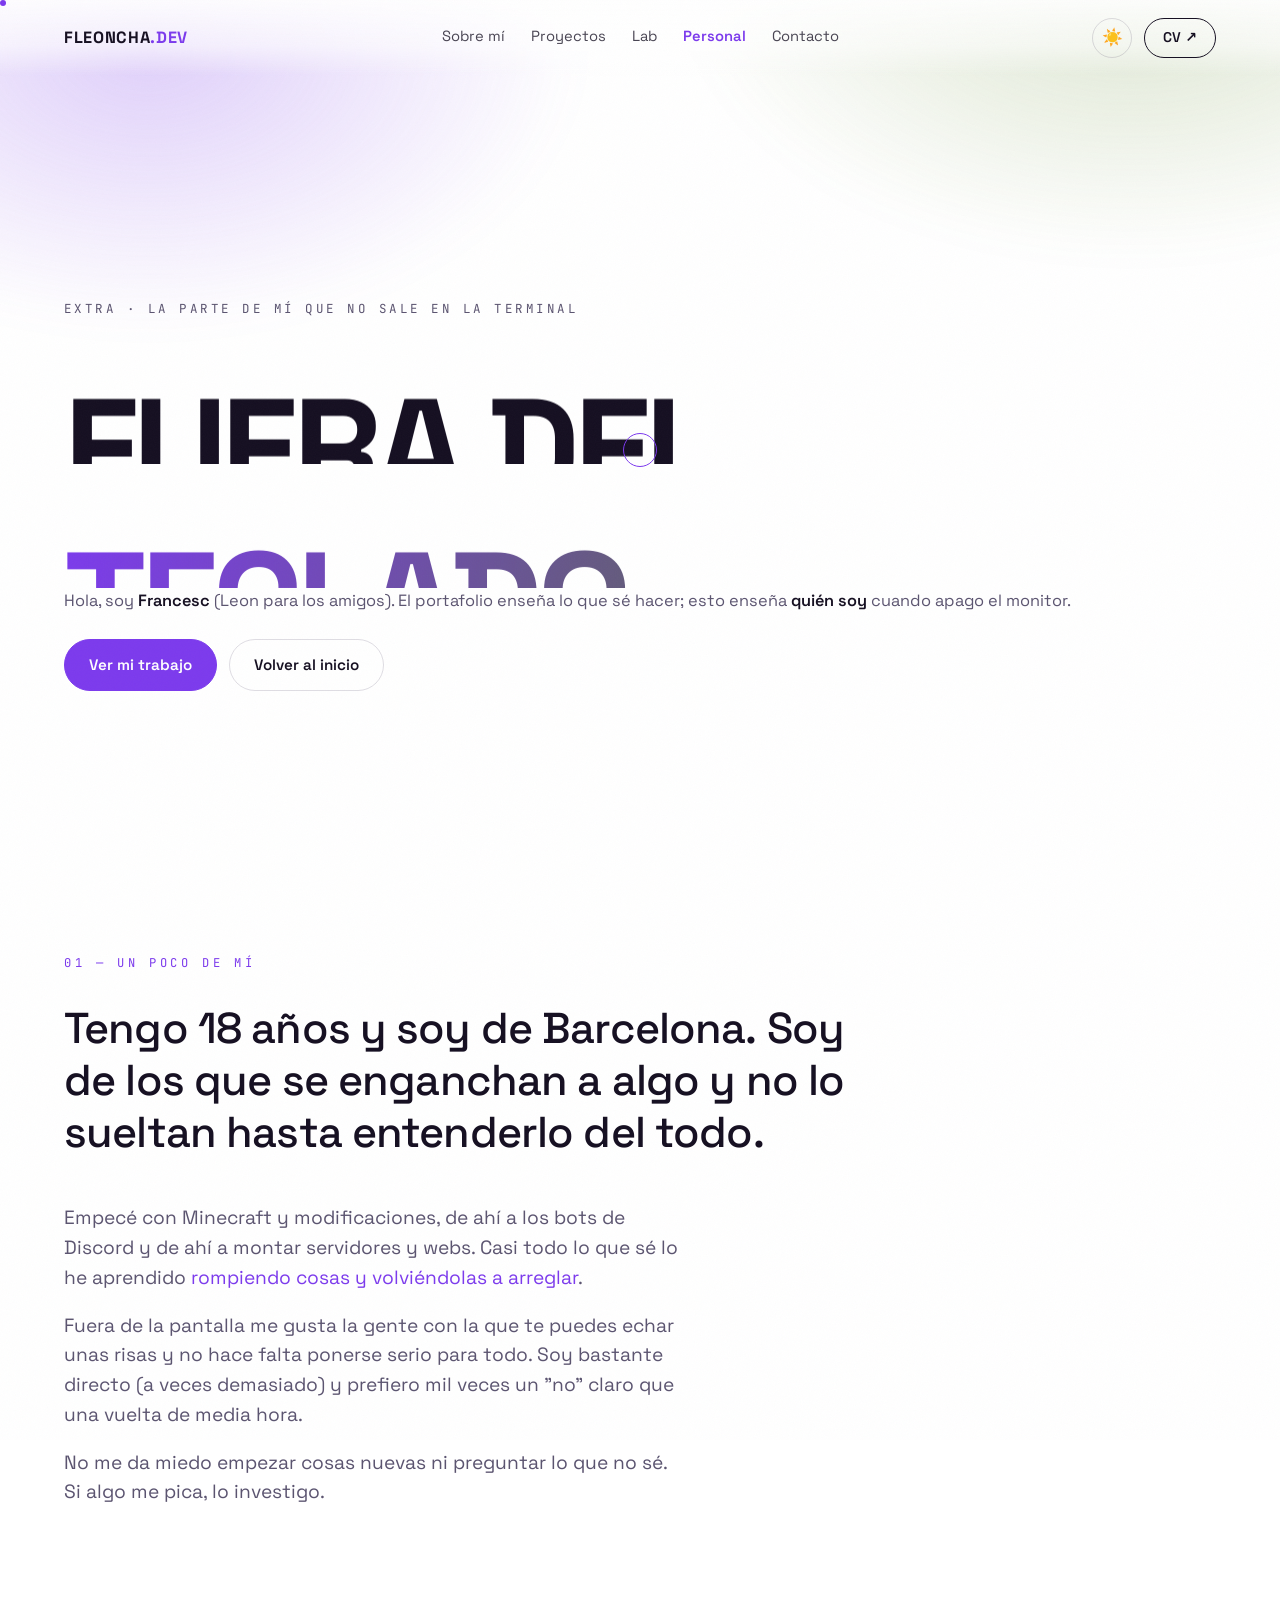
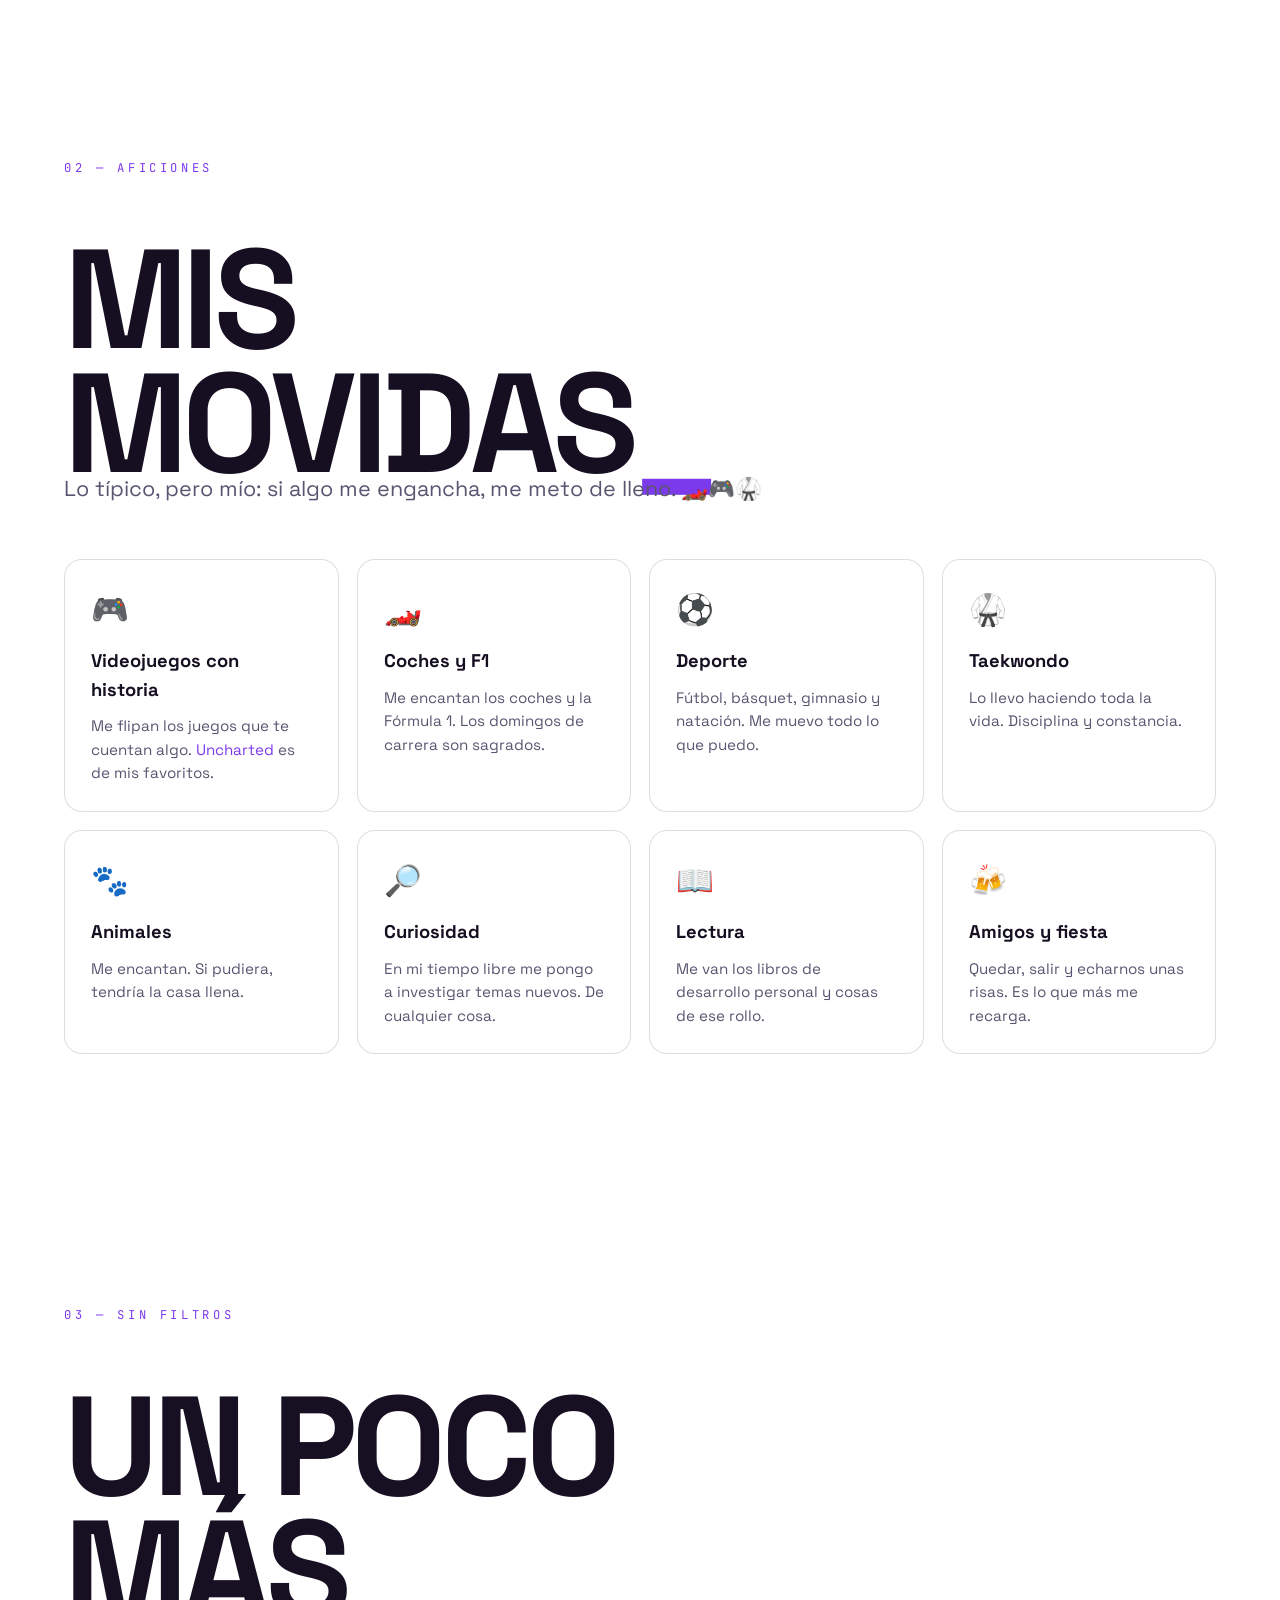
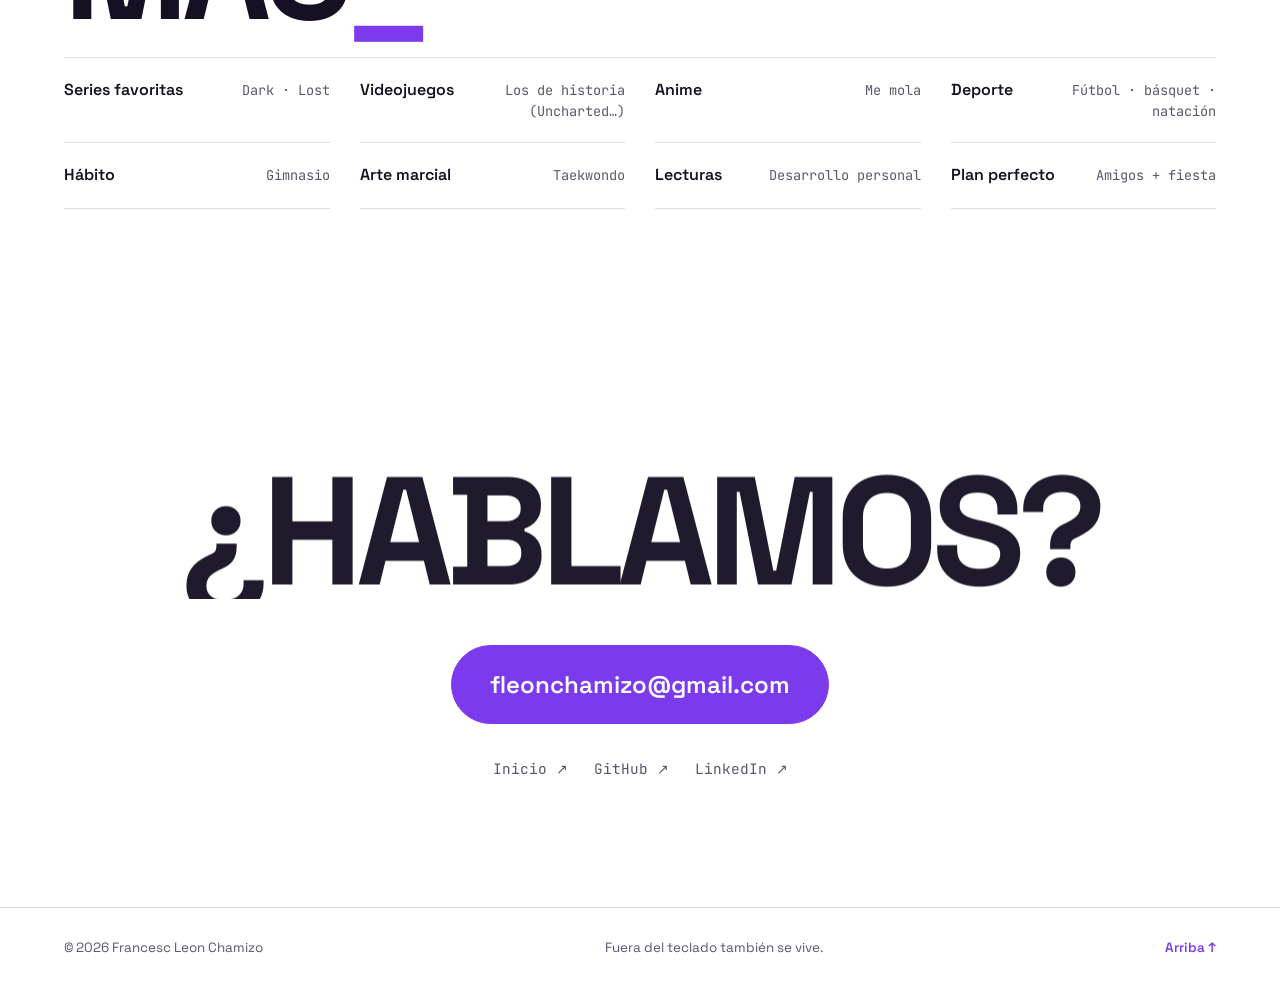
==== commit ce6249a1: "Pagina personal: quitar frase y emoji del hero" ====
--- a/personal.html
+++ b/personal.html
@@ -51,8 +51,7 @@
         </h1>
         <p class="hero__lead" data-reveal>
           Hola, soy <strong>Francesc</strong> (Leon para los amigos). El portafolio enseña lo que sé hacer;
-          esto enseña <strong>quién soy</strong> cuando apago el monitor. Spoiler: sigo siendo un friki,
-          pero de otras cosas. 🤙
+          esto enseña <strong>quién soy</strong> cuando apago el monitor.
         </p>
         <div class="hero__actions">
           <a class="btn btn--acid magnetic" href="./#work">Ver mi trabajo</a>
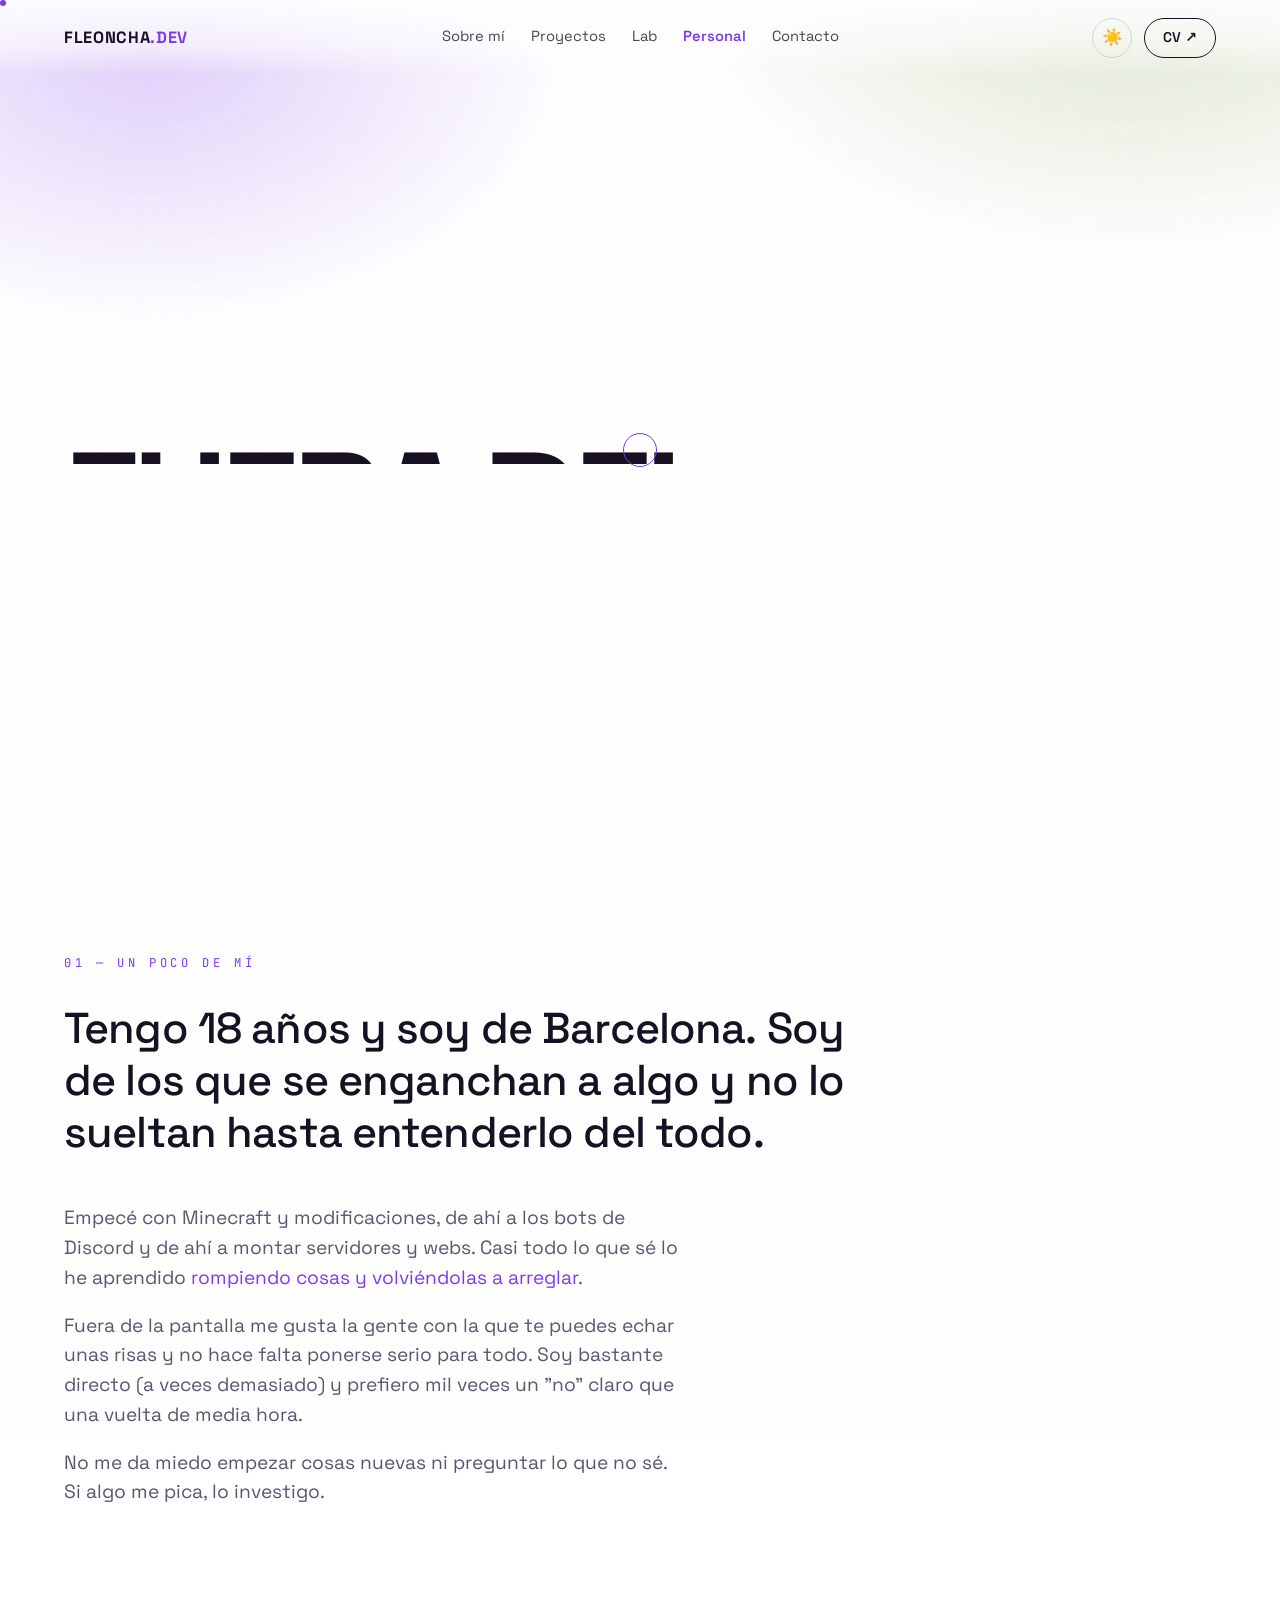
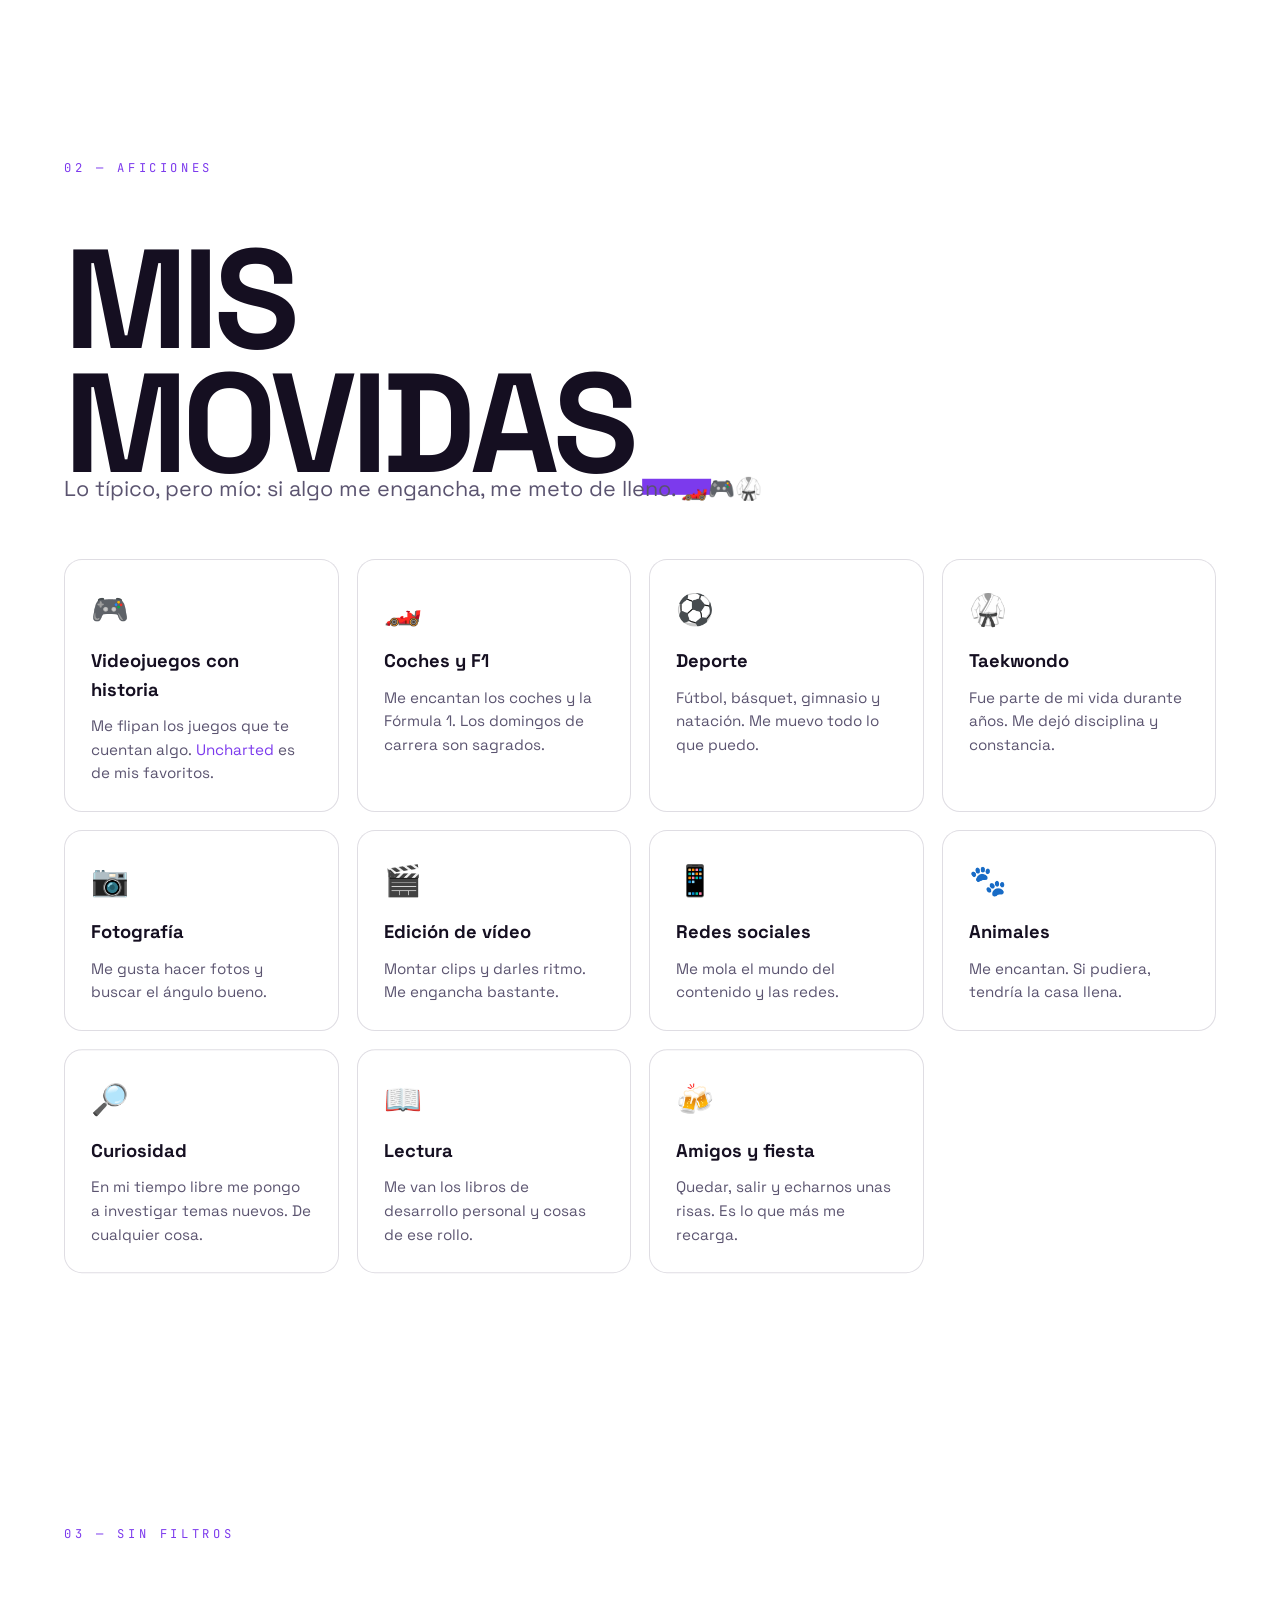
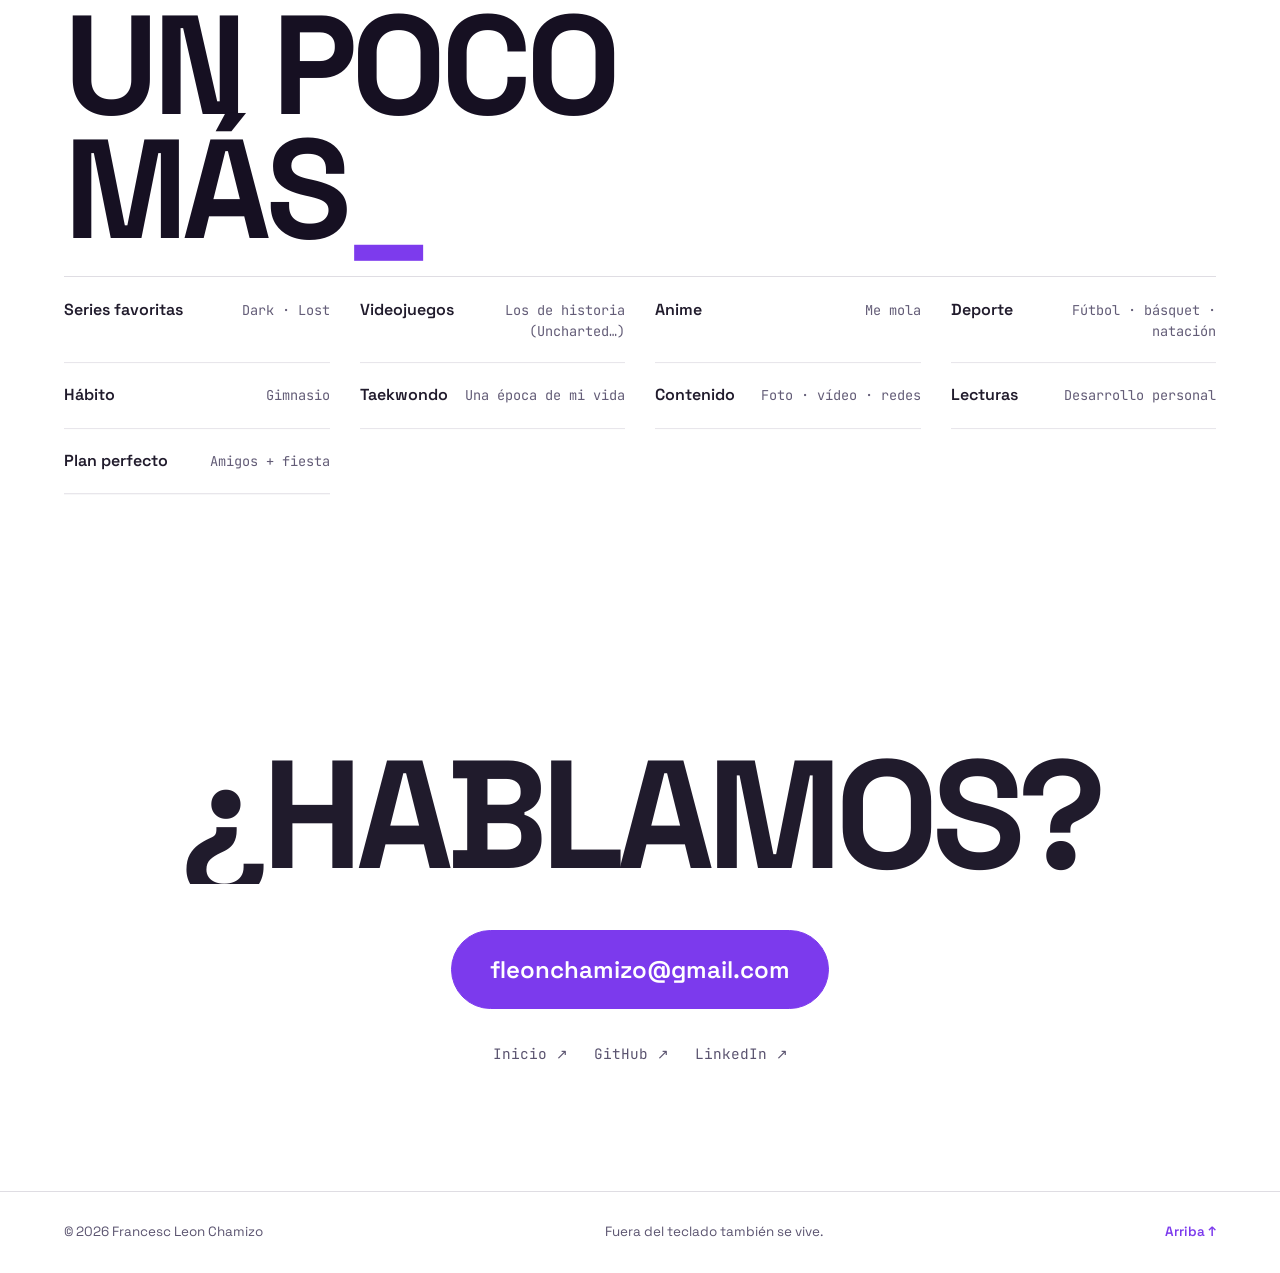
==== commit 0d2b600c: "Pagina personal: anadir fotografia, edicion de video y redes sociales; taekwondo como etapa pasada" ====
--- a/personal.html
+++ b/personal.html
@@ -83,7 +83,10 @@
           <article class="hobby" data-reveal><span class="hobby__ico">🎮</span><h3>Videojuegos con historia</h3><p>Me flipan los juegos que te cuentan algo. <em>Uncharted</em> es de mis favoritos.</p></article>
           <article class="hobby" data-reveal><span class="hobby__ico">🏎️</span><h3>Coches y F1</h3><p>Me encantan los coches y la Fórmula 1. Los domingos de carrera son sagrados.</p></article>
           <article class="hobby" data-reveal><span class="hobby__ico">⚽</span><h3>Deporte</h3><p>Fútbol, básquet, gimnasio y natación. Me muevo todo lo que puedo.</p></article>
-          <article class="hobby" data-reveal><span class="hobby__ico">🥋</span><h3>Taekwondo</h3><p>Lo llevo haciendo toda la vida. Disciplina y constancia.</p></article>
+          <article class="hobby" data-reveal><span class="hobby__ico">🥋</span><h3>Taekwondo</h3><p>Fue parte de mi vida durante años. Me dejó disciplina y constancia.</p></article>
+          <article class="hobby" data-reveal><span class="hobby__ico">📷</span><h3>Fotografía</h3><p>Me gusta hacer fotos y buscar el ángulo bueno.</p></article>
+          <article class="hobby" data-reveal><span class="hobby__ico">🎬</span><h3>Edición de vídeo</h3><p>Montar clips y darles ritmo. Me engancha bastante.</p></article>
+          <article class="hobby" data-reveal><span class="hobby__ico">📱</span><h3>Redes sociales</h3><p>Me mola el mundo del contenido y las redes.</p></article>
           <article class="hobby" data-reveal><span class="hobby__ico">🐾</span><h3>Animales</h3><p>Me encantan. Si pudiera, tendría la casa llena.</p></article>
           <article class="hobby" data-reveal><span class="hobby__ico">🔎</span><h3>Curiosidad</h3><p>En mi tiempo libre me pongo a investigar temas nuevos. De cualquier cosa.</p></article>
           <article class="hobby" data-reveal><span class="hobby__ico">📖</span><h3>Lectura</h3><p>Me van los libros de desarrollo personal y cosas de ese rollo.</p></article>
@@ -103,7 +106,8 @@
           <li data-reveal><b>Anime</b><span>Me mola</span></li>
           <li data-reveal><b>Deporte</b><span>Fútbol · básquet · natación</span></li>
           <li data-reveal><b>Hábito</b><span>Gimnasio</span></li>
-          <li data-reveal><b>Arte marcial</b><span>Taekwondo</span></li>
+          <li data-reveal><b>Taekwondo</b><span>Una época de mi vida</span></li>
+          <li data-reveal><b>Contenido</b><span>Foto · vídeo · redes</span></li>
           <li data-reveal><b>Lecturas</b><span>Desarrollo personal</span></li>
           <li data-reveal><b>Plan perfecto</b><span>Amigos + fiesta</span></li>
         </ul>
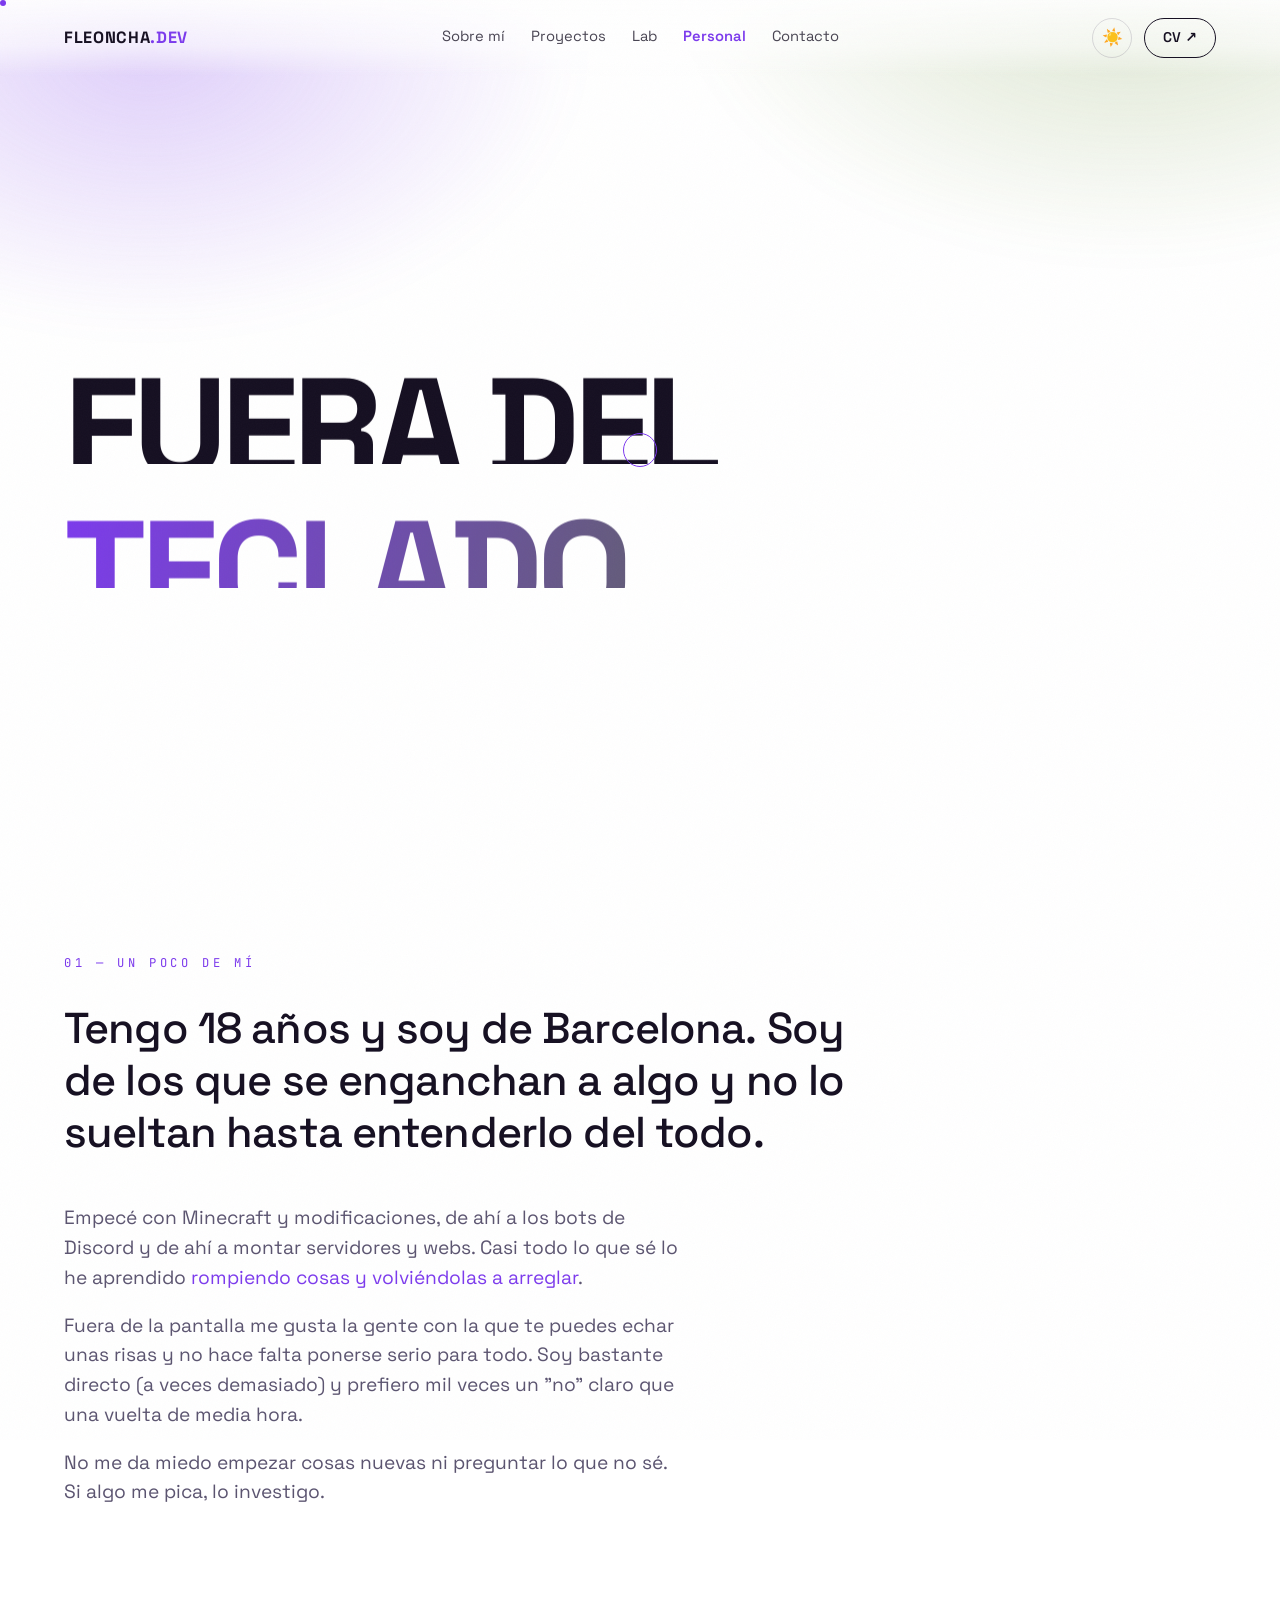
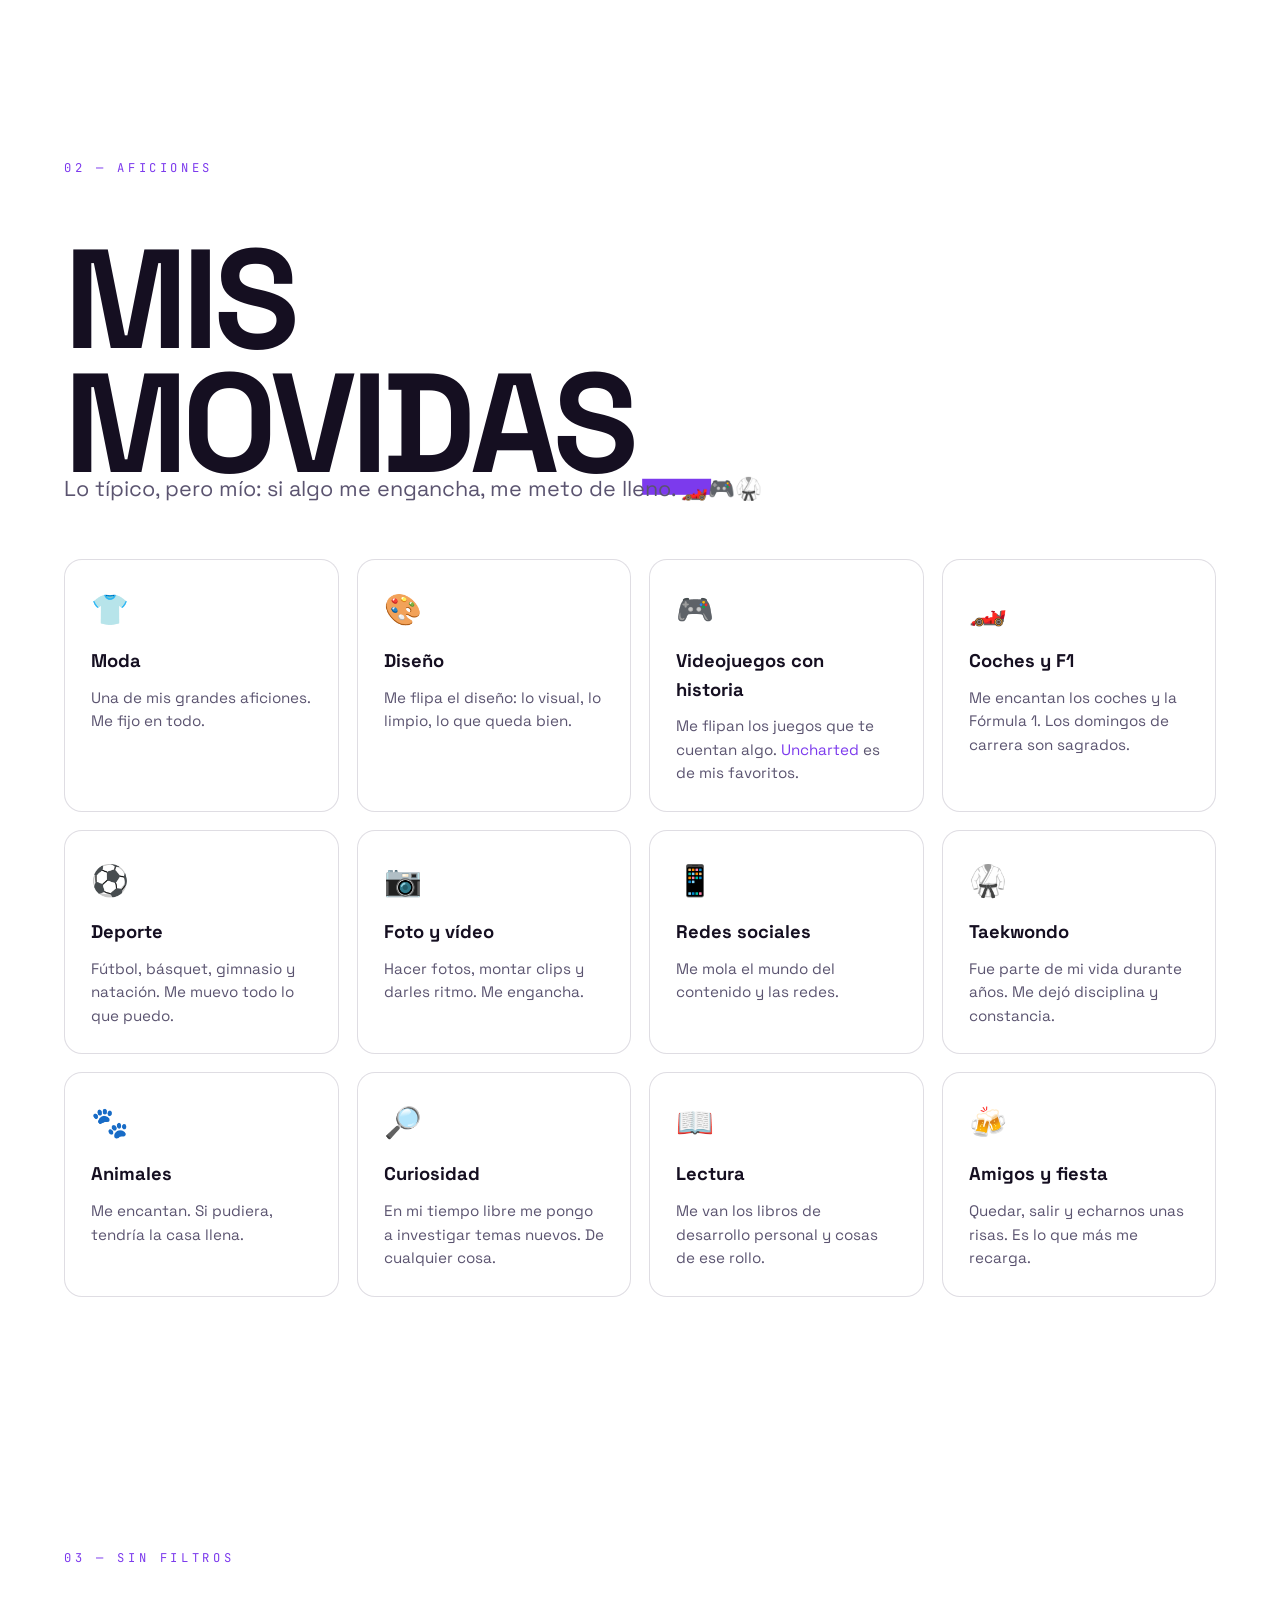
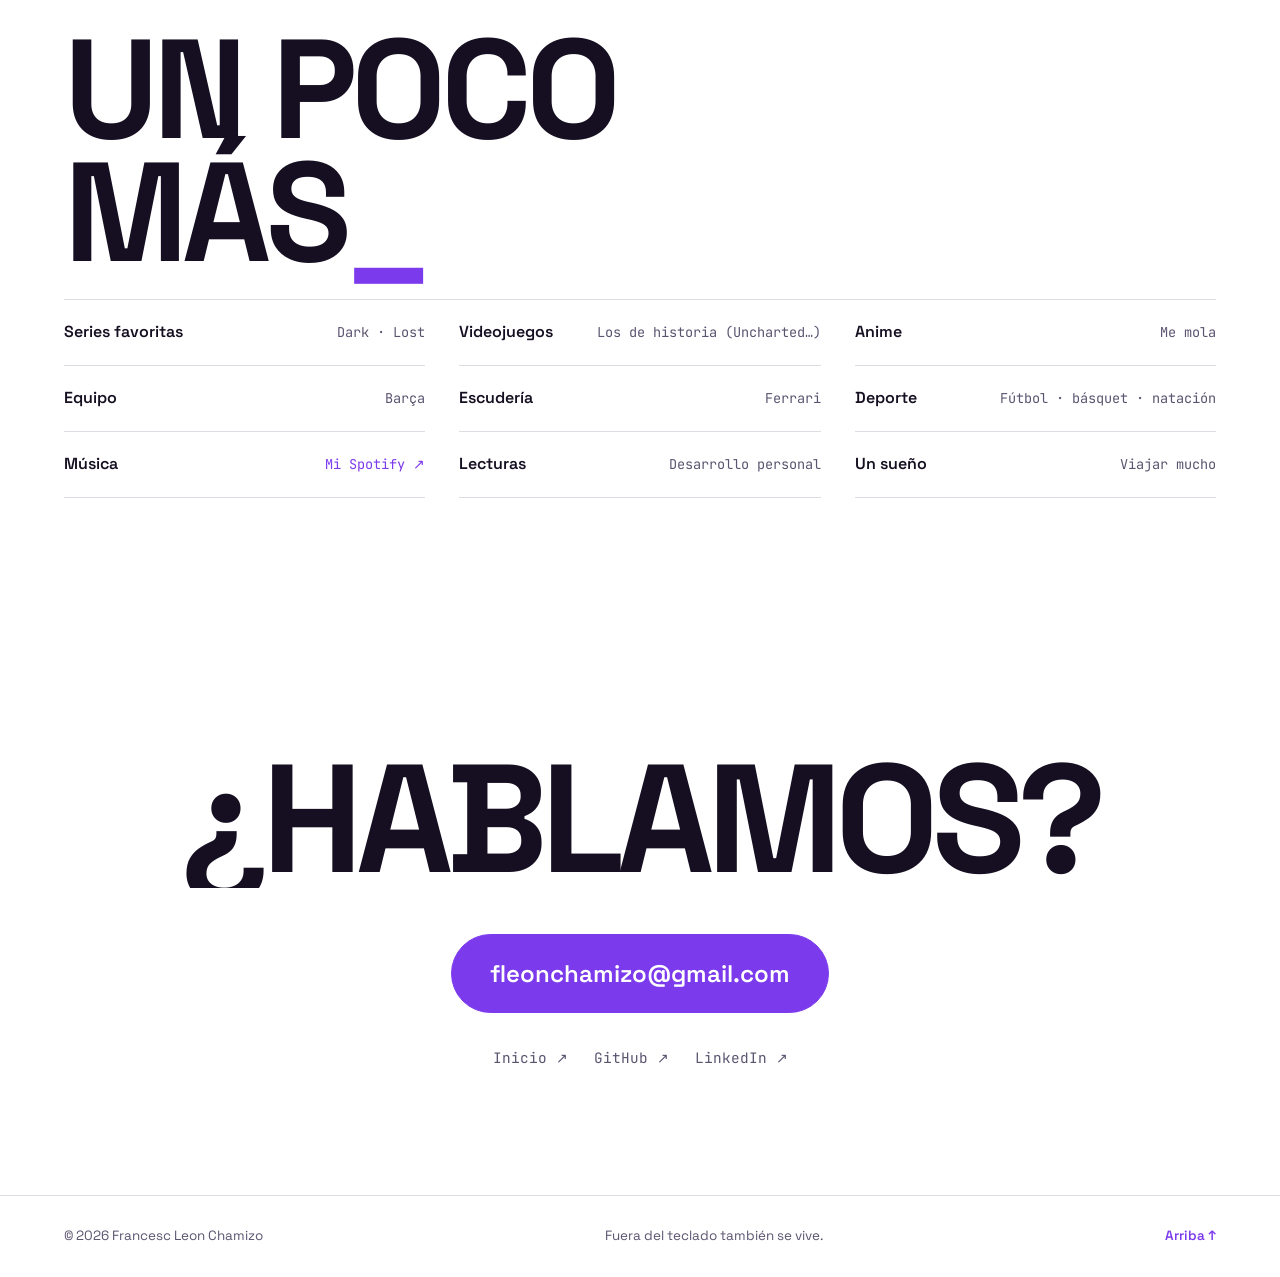
==== commit a2777853: "Personal: moda, diseno, Barça, Ferrari, Spotify y sueno viajar; grids simetricos (4x3 y 3x3); galeri" ====
--- a/personal.html
+++ b/personal.html
@@ -55,6 +55,7 @@
         </p>
         <div class="hero__actions">
           <a class="btn btn--acid magnetic" href="./#work">Ver mi trabajo</a>
+          <a class="btn magnetic" href="https://open.spotify.com/user/31wbdxst2paxfm4livotc7pe5q2m" target="_blank" rel="noopener">Mi Spotify ↗</a>
           <a class="btn magnetic" href="./">Volver al inicio</a>
         </div>
       </div>
@@ -80,13 +81,14 @@
         <h2 class="mega" data-reveal>MIS<br>MOVIDAS<span>_</span></h2>
         <p class="plead" data-reveal>Lo típico, pero mío: si algo me engancha, me meto de lleno. 🏎️🎮🥋</p>
         <div class="hobbies">
+          <article class="hobby" data-reveal><span class="hobby__ico">👕</span><h3>Moda</h3><p>Una de mis grandes aficiones. Me fijo en todo.</p></article>
+          <article class="hobby" data-reveal><span class="hobby__ico">🎨</span><h3>Diseño</h3><p>Me flipa el diseño: lo visual, lo limpio, lo que queda bien.</p></article>
           <article class="hobby" data-reveal><span class="hobby__ico">🎮</span><h3>Videojuegos con historia</h3><p>Me flipan los juegos que te cuentan algo. <em>Uncharted</em> es de mis favoritos.</p></article>
           <article class="hobby" data-reveal><span class="hobby__ico">🏎️</span><h3>Coches y F1</h3><p>Me encantan los coches y la Fórmula 1. Los domingos de carrera son sagrados.</p></article>
           <article class="hobby" data-reveal><span class="hobby__ico">⚽</span><h3>Deporte</h3><p>Fútbol, básquet, gimnasio y natación. Me muevo todo lo que puedo.</p></article>
+          <article class="hobby" data-reveal><span class="hobby__ico">📷</span><h3>Foto y vídeo</h3><p>Hacer fotos, montar clips y darles ritmo. Me engancha.</p></article>
+          <article class="hobby" data-reveal><span class="hobby__ico">📱</span><h3>Redes sociales</h3><p>Me mola el mundo del contenido y las redes.</p></article>
           <article class="hobby" data-reveal><span class="hobby__ico">🥋</span><h3>Taekwondo</h3><p>Fue parte de mi vida durante años. Me dejó disciplina y constancia.</p></article>
-          <article class="hobby" data-reveal><span class="hobby__ico">📷</span><h3>Fotografía</h3><p>Me gusta hacer fotos y buscar el ángulo bueno.</p></article>
-          <article class="hobby" data-reveal><span class="hobby__ico">🎬</span><h3>Edición de vídeo</h3><p>Montar clips y darles ritmo. Me engancha bastante.</p></article>
-          <article class="hobby" data-reveal><span class="hobby__ico">📱</span><h3>Redes sociales</h3><p>Me mola el mundo del contenido y las redes.</p></article>
           <article class="hobby" data-reveal><span class="hobby__ico">🐾</span><h3>Animales</h3><p>Me encantan. Si pudiera, tendría la casa llena.</p></article>
           <article class="hobby" data-reveal><span class="hobby__ico">🔎</span><h3>Curiosidad</h3><p>En mi tiempo libre me pongo a investigar temas nuevos. De cualquier cosa.</p></article>
           <article class="hobby" data-reveal><span class="hobby__ico">📖</span><h3>Lectura</h3><p>Me van los libros de desarrollo personal y cosas de ese rollo.</p></article>
@@ -104,12 +106,12 @@
           <li data-reveal><b>Series favoritas</b><span>Dark · Lost</span></li>
           <li data-reveal><b>Videojuegos</b><span>Los de historia (Uncharted…)</span></li>
           <li data-reveal><b>Anime</b><span>Me mola</span></li>
+          <li data-reveal><b>Equipo</b><span>Barça</span></li>
+          <li data-reveal><b>Escudería</b><span>Ferrari</span></li>
           <li data-reveal><b>Deporte</b><span>Fútbol · básquet · natación</span></li>
-          <li data-reveal><b>Hábito</b><span>Gimnasio</span></li>
-          <li data-reveal><b>Taekwondo</b><span>Una época de mi vida</span></li>
-          <li data-reveal><b>Contenido</b><span>Foto · vídeo · redes</span></li>
+          <li data-reveal><b>Música</b><span><a href="https://open.spotify.com/user/31wbdxst2paxfm4livotc7pe5q2m" target="_blank" rel="noopener">Mi Spotify ↗</a></span></li>
           <li data-reveal><b>Lecturas</b><span>Desarrollo personal</span></li>
-          <li data-reveal><b>Plan perfecto</b><span>Amigos + fiesta</span></li>
+          <li data-reveal><b>Un sueño</b><span>Viajar mucho</span></li>
         </ul>
       </div>
     </section>
--- a/css/style.css
+++ b/css/style.css
@@ -263,7 +263,6 @@
 .shot { position: relative; overflow: hidden; border-radius: var(--radius); border: 1px solid var(--line); aspect-ratio: 16 / 10; background: var(--card); transition: border-color .3s; }
 .shot:hover { border-color: var(--accent); }
 .shot img { width: 100%; height: 100%; object-fit: cover; display: block; transform: scale(1.25); will-change: transform; }
-.gallery .shot:nth-child(3n+2) { margin-top: clamp(20px, 5vh, 58px); }
 .lab__facts { display: grid; grid-template-columns: repeat(auto-fit, minmax(160px, 1fr)); gap: 14px; margin-top: clamp(40px, 6vh, 66px); border-top: 1px solid var(--line); padding-top: 30px; }
 .lab__facts b { display: block; font-size: 1rem; color: var(--fg); }
 .lab__facts span { color: var(--muted); font-size: .86rem; }
@@ -306,7 +305,6 @@
   .nav__burger { display: block; }
   .hero__meta { max-width: none; }
   .gallery { grid-template-columns: repeat(2, 1fr); }
-  .gallery .shot:nth-child(3n+2) { margin-top: 0; }
   .about__big { max-width: none; }
   .stats { grid-template-columns: repeat(2, 1fr); }
   .method__wrap { grid-template-columns: 1fr; }
--- a/css/personal.css
+++ b/css/personal.css
@@ -16,8 +16,8 @@
 .pnote em { color: var(--accent); }
 .plead { color: var(--muted); font-size: clamp(1.05rem, 1.8vw, 1.35rem); max-width: 60ch; margin-top: 16px; }
 
-/* hobbies */
-.hobbies { display: grid; grid-template-columns: repeat(auto-fit, minmax(240px, 1fr)); gap: 18px; margin-top: clamp(36px, 6vh, 64px); }
+/* hobbies (grid cuadrado y simetrico) */
+.hobbies { display: grid; grid-template-columns: repeat(4, 1fr); gap: 18px; margin-top: clamp(36px, 6vh, 64px); }
 .hobby { background: var(--card); border: 1px solid var(--line); border-radius: var(--radius); padding: 26px; transition: border-color .25s, transform .25s, box-shadow .25s; }
 .hobby:hover { border-color: var(--accent); transform: translateY(-5px); box-shadow: var(--shadow); }
 .hobby__ico { font-size: 1.9rem; display: block; margin-bottom: 14px; }
@@ -26,10 +26,14 @@
 .hobby--empty { border-style: dashed; opacity: .75; }
 .hobby--empty h3 { color: var(--muted); }
 
-/* rapidos */
-.favs { display: grid; grid-template-columns: repeat(auto-fit, minmax(220px, 1fr)); gap: 0 30px; margin-top: clamp(36px, 6vh, 60px); border-top: 1px solid var(--line); }
+/* rapidos (3x3) */
+.favs { display: grid; grid-template-columns: repeat(3, 1fr); gap: 0 34px; margin-top: clamp(36px, 6vh, 60px); border-top: 1px solid var(--line); }
 .favs li { display: flex; justify-content: space-between; align-items: baseline; gap: 16px; padding: 20px 0; border-bottom: 1px solid var(--line); }
 .favs b { font-weight: 600; }
 .favs span { color: var(--muted); font-family: var(--mono); font-size: .85rem; text-align: right; }
+.favs a { color: var(--accent); }
+.favs a:hover { text-decoration: underline; }
 
-@media (max-width: 560px) { .hobbies { grid-template-columns: 1fr; } }
+@media (max-width: 1100px) { .hobbies { grid-template-columns: repeat(3, 1fr); } }
+@media (max-width: 820px) { .hobbies { grid-template-columns: repeat(2, 1fr); } .favs { grid-template-columns: repeat(2, 1fr); } }
+@media (max-width: 560px) { .hobbies { grid-template-columns: 1fr; } .favs { grid-template-columns: 1fr; } }
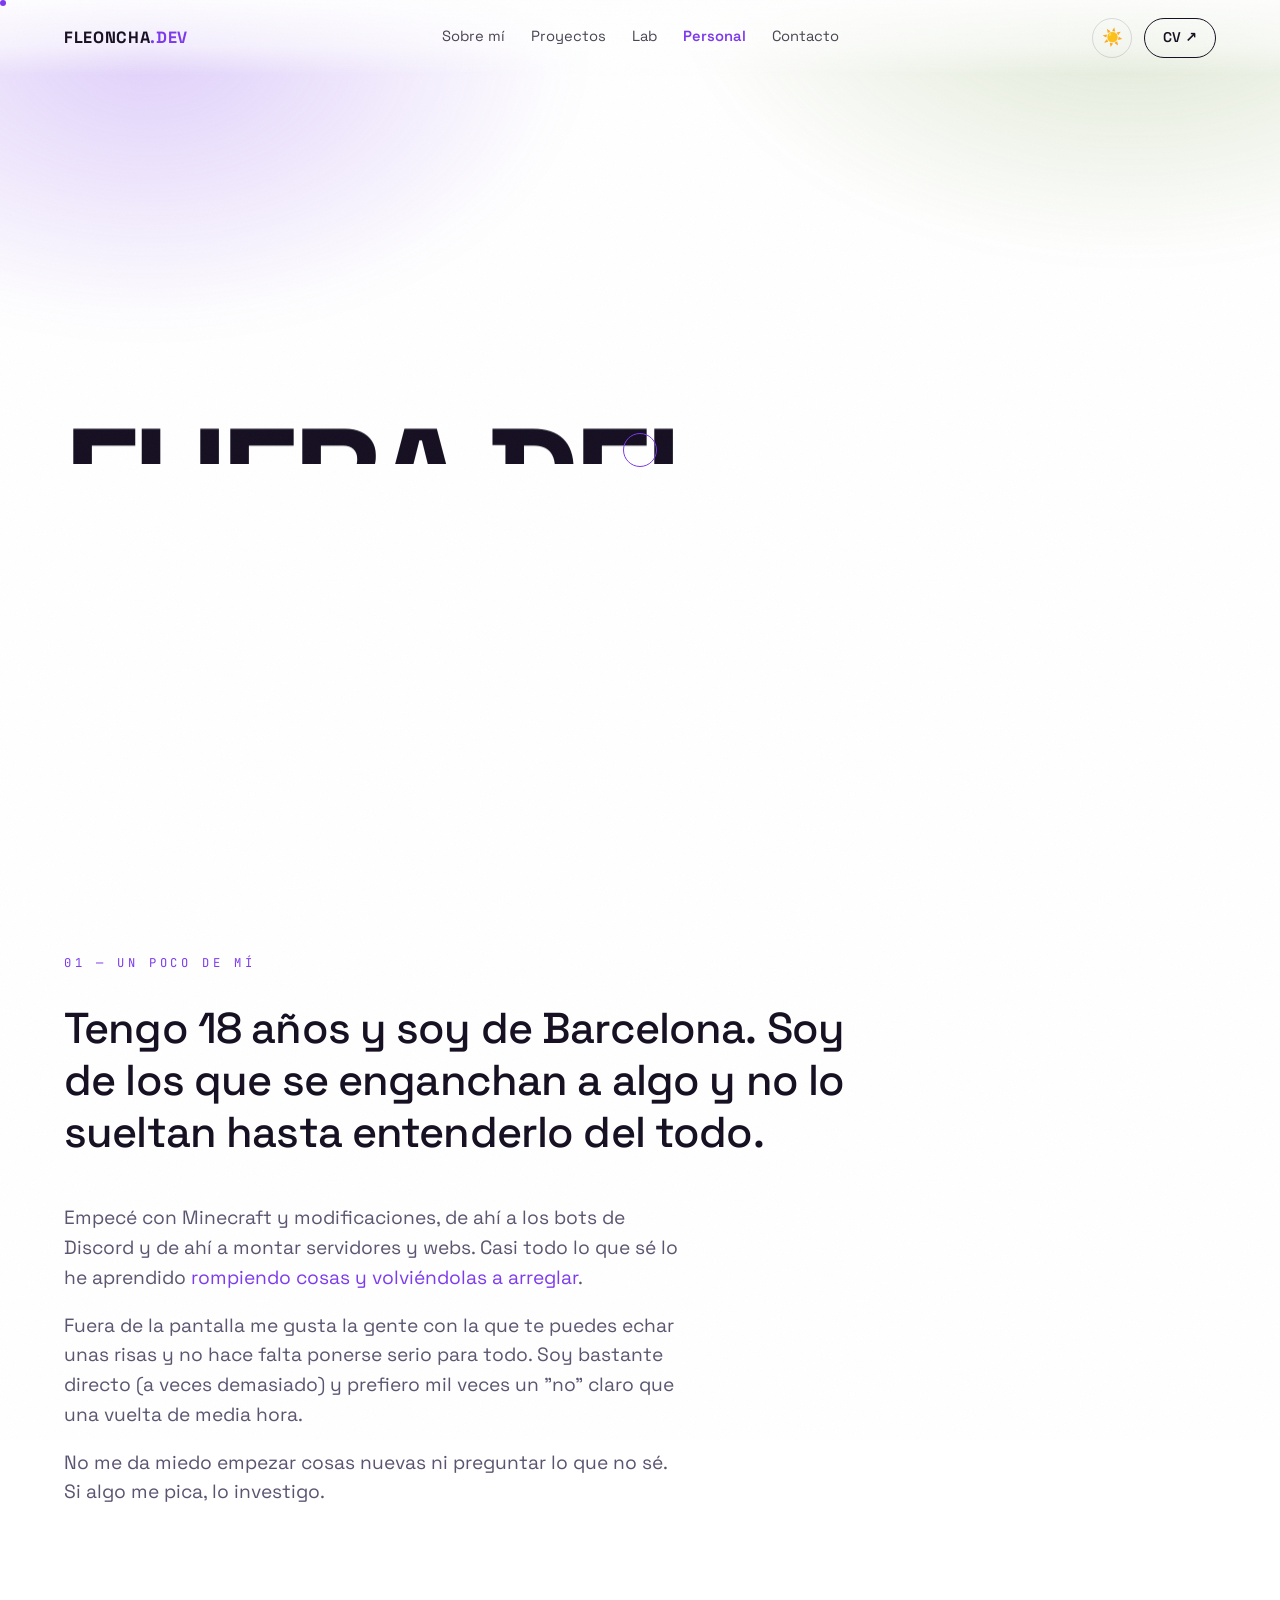
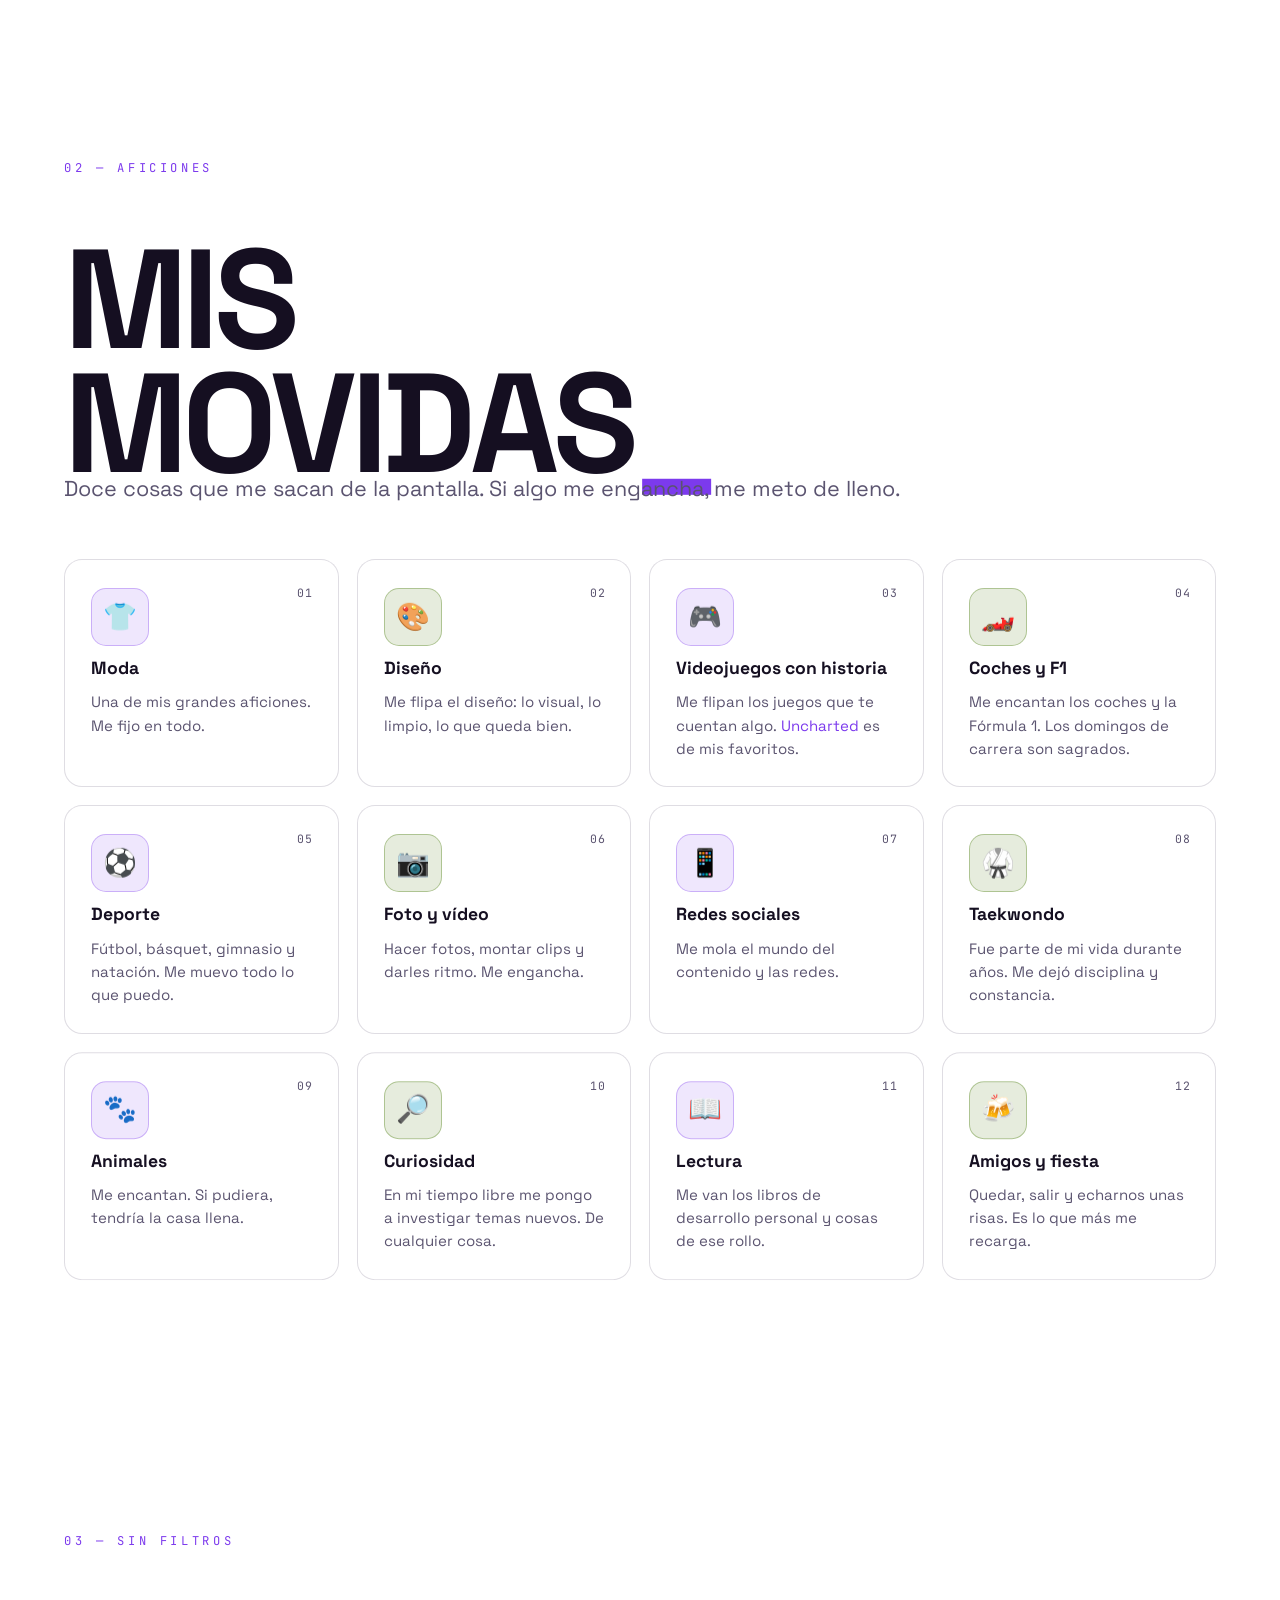
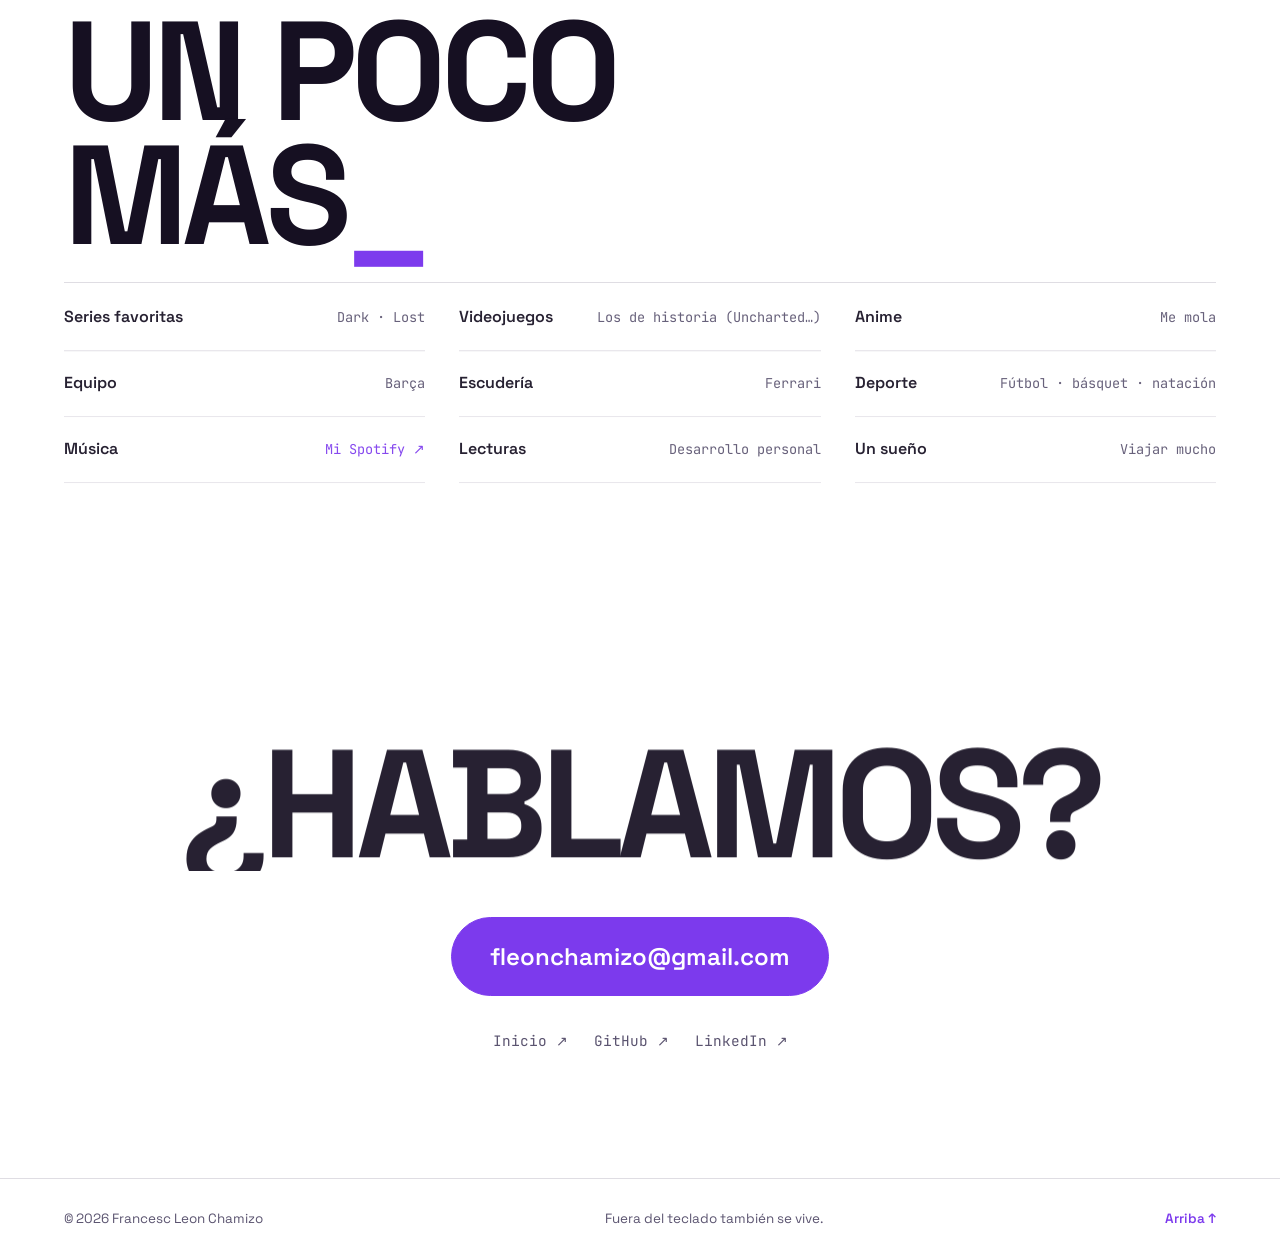
==== commit 6210b919: "Rediseno tarjetas de aficiones: badge de icono, numeracion, hover con acento morado/verde y barra su" ====
--- a/personal.html
+++ b/personal.html
@@ -79,20 +79,20 @@
       <div class="wrap">
         <p class="kicker" data-reveal>02 — Aficiones</p>
         <h2 class="mega" data-reveal>MIS<br>MOVIDAS<span>_</span></h2>
-        <p class="plead" data-reveal>Lo típico, pero mío: si algo me engancha, me meto de lleno. 🏎️🎮🥋</p>
+        <p class="plead" data-reveal>Doce cosas que me sacan de la pantalla. Si algo me engancha, me meto de lleno.</p>
         <div class="hobbies">
-          <article class="hobby" data-reveal><span class="hobby__ico">👕</span><h3>Moda</h3><p>Una de mis grandes aficiones. Me fijo en todo.</p></article>
-          <article class="hobby" data-reveal><span class="hobby__ico">🎨</span><h3>Diseño</h3><p>Me flipa el diseño: lo visual, lo limpio, lo que queda bien.</p></article>
-          <article class="hobby" data-reveal><span class="hobby__ico">🎮</span><h3>Videojuegos con historia</h3><p>Me flipan los juegos que te cuentan algo. <em>Uncharted</em> es de mis favoritos.</p></article>
-          <article class="hobby" data-reveal><span class="hobby__ico">🏎️</span><h3>Coches y F1</h3><p>Me encantan los coches y la Fórmula 1. Los domingos de carrera son sagrados.</p></article>
-          <article class="hobby" data-reveal><span class="hobby__ico">⚽</span><h3>Deporte</h3><p>Fútbol, básquet, gimnasio y natación. Me muevo todo lo que puedo.</p></article>
-          <article class="hobby" data-reveal><span class="hobby__ico">📷</span><h3>Foto y vídeo</h3><p>Hacer fotos, montar clips y darles ritmo. Me engancha.</p></article>
-          <article class="hobby" data-reveal><span class="hobby__ico">📱</span><h3>Redes sociales</h3><p>Me mola el mundo del contenido y las redes.</p></article>
-          <article class="hobby" data-reveal><span class="hobby__ico">🥋</span><h3>Taekwondo</h3><p>Fue parte de mi vida durante años. Me dejó disciplina y constancia.</p></article>
-          <article class="hobby" data-reveal><span class="hobby__ico">🐾</span><h3>Animales</h3><p>Me encantan. Si pudiera, tendría la casa llena.</p></article>
-          <article class="hobby" data-reveal><span class="hobby__ico">🔎</span><h3>Curiosidad</h3><p>En mi tiempo libre me pongo a investigar temas nuevos. De cualquier cosa.</p></article>
-          <article class="hobby" data-reveal><span class="hobby__ico">📖</span><h3>Lectura</h3><p>Me van los libros de desarrollo personal y cosas de ese rollo.</p></article>
-          <article class="hobby" data-reveal><span class="hobby__ico">🍻</span><h3>Amigos y fiesta</h3><p>Quedar, salir y echarnos unas risas. Es lo que más me recarga.</p></article>
+          <article class="hobby" data-reveal><span class="hobby__num">01</span><span class="hobby__ico">👕</span><h3>Moda</h3><p>Una de mis grandes aficiones. Me fijo en todo.</p></article>
+          <article class="hobby" data-reveal><span class="hobby__num">02</span><span class="hobby__ico">🎨</span><h3>Diseño</h3><p>Me flipa el diseño: lo visual, lo limpio, lo que queda bien.</p></article>
+          <article class="hobby" data-reveal><span class="hobby__num">03</span><span class="hobby__ico">🎮</span><h3>Videojuegos con historia</h3><p>Me flipan los juegos que te cuentan algo. <em>Uncharted</em> es de mis favoritos.</p></article>
+          <article class="hobby" data-reveal><span class="hobby__num">04</span><span class="hobby__ico">🏎️</span><h3>Coches y F1</h3><p>Me encantan los coches y la Fórmula 1. Los domingos de carrera son sagrados.</p></article>
+          <article class="hobby" data-reveal><span class="hobby__num">05</span><span class="hobby__ico">⚽</span><h3>Deporte</h3><p>Fútbol, básquet, gimnasio y natación. Me muevo todo lo que puedo.</p></article>
+          <article class="hobby" data-reveal><span class="hobby__num">06</span><span class="hobby__ico">📷</span><h3>Foto y vídeo</h3><p>Hacer fotos, montar clips y darles ritmo. Me engancha.</p></article>
+          <article class="hobby" data-reveal><span class="hobby__num">07</span><span class="hobby__ico">📱</span><h3>Redes sociales</h3><p>Me mola el mundo del contenido y las redes.</p></article>
+          <article class="hobby" data-reveal><span class="hobby__num">08</span><span class="hobby__ico">🥋</span><h3>Taekwondo</h3><p>Fue parte de mi vida durante años. Me dejó disciplina y constancia.</p></article>
+          <article class="hobby" data-reveal><span class="hobby__num">09</span><span class="hobby__ico">🐾</span><h3>Animales</h3><p>Me encantan. Si pudiera, tendría la casa llena.</p></article>
+          <article class="hobby" data-reveal><span class="hobby__num">10</span><span class="hobby__ico">🔎</span><h3>Curiosidad</h3><p>En mi tiempo libre me pongo a investigar temas nuevos. De cualquier cosa.</p></article>
+          <article class="hobby" data-reveal><span class="hobby__num">11</span><span class="hobby__ico">📖</span><h3>Lectura</h3><p>Me van los libros de desarrollo personal y cosas de ese rollo.</p></article>
+          <article class="hobby" data-reveal><span class="hobby__num">12</span><span class="hobby__ico">🍻</span><h3>Amigos y fiesta</h3><p>Quedar, salir y echarnos unas risas. Es lo que más me recarga.</p></article>
         </div>
       </div>
     </section>
--- a/css/personal.css
+++ b/css/personal.css
@@ -18,13 +18,17 @@
 
 /* hobbies (grid cuadrado y simetrico) */
 .hobbies { display: grid; grid-template-columns: repeat(4, 1fr); gap: 18px; margin-top: clamp(36px, 6vh, 64px); }
-.hobby { background: var(--card); border: 1px solid var(--line); border-radius: var(--radius); padding: 26px; transition: border-color .25s, transform .25s, box-shadow .25s; }
-.hobby:hover { border-color: var(--accent); transform: translateY(-5px); box-shadow: var(--shadow); }
-.hobby__ico { font-size: 1.9rem; display: block; margin-bottom: 14px; }
-.hobby h3 { font-size: 1.15rem; margin-bottom: 10px; }
-.hobby p { color: var(--muted); font-size: .95rem; }
-.hobby--empty { border-style: dashed; opacity: .75; }
-.hobby--empty h3 { color: var(--muted); }
+.hobby { position: relative; display: flex; flex-direction: column; gap: 12px; background: var(--card); border: 1px solid var(--line); border-radius: var(--radius); padding: 28px 26px 26px; overflow: hidden; transition: transform .3s, border-color .3s, box-shadow .3s; }
+.hobby::before { content: ""; position: absolute; top: 0; left: 0; right: 0; height: 3px; background: linear-gradient(90deg, var(--accent), var(--accent2)); transform: scaleX(0); transform-origin: left; transition: transform .45s cubic-bezier(.2,.7,.2,1); }
+.hobby:hover { transform: translateY(-6px); border-color: var(--accent); box-shadow: var(--shadow); }
+.hobby:hover::before { transform: scaleX(1); }
+.hobby__num { position: absolute; top: 24px; right: 24px; font-family: var(--mono); font-size: .72rem; letter-spacing: .1em; color: var(--muted); }
+.hobby__ico { width: 58px; height: 58px; border-radius: 15px; display: grid; place-items: center; font-size: 1.7rem; background: color-mix(in srgb, var(--accent) 12%, transparent); border: 1px solid color-mix(in srgb, var(--accent) 32%, transparent); transition: background .3s, transform .3s, border-color .3s; }
+.hobby:hover .hobby__ico { transform: scale(1.06) rotate(-4deg); background: color-mix(in srgb, var(--accent) 26%, transparent); }
+.hobby:nth-child(2n) .hobby__ico { background: color-mix(in srgb, var(--accent2) 14%, transparent); border-color: color-mix(in srgb, var(--accent2) 36%, transparent); }
+.hobby:nth-child(2n):hover .hobby__ico { background: color-mix(in srgb, var(--accent2) 28%, transparent); }
+.hobby h3 { font-size: 1.1rem; line-height: 1.15; }
+.hobby p { color: var(--muted); font-size: .94rem; }
 
 /* rapidos (3x3) */
 .favs { display: grid; grid-template-columns: repeat(3, 1fr); gap: 0 34px; margin-top: clamp(36px, 6vh, 60px); border-top: 1px solid var(--line); }
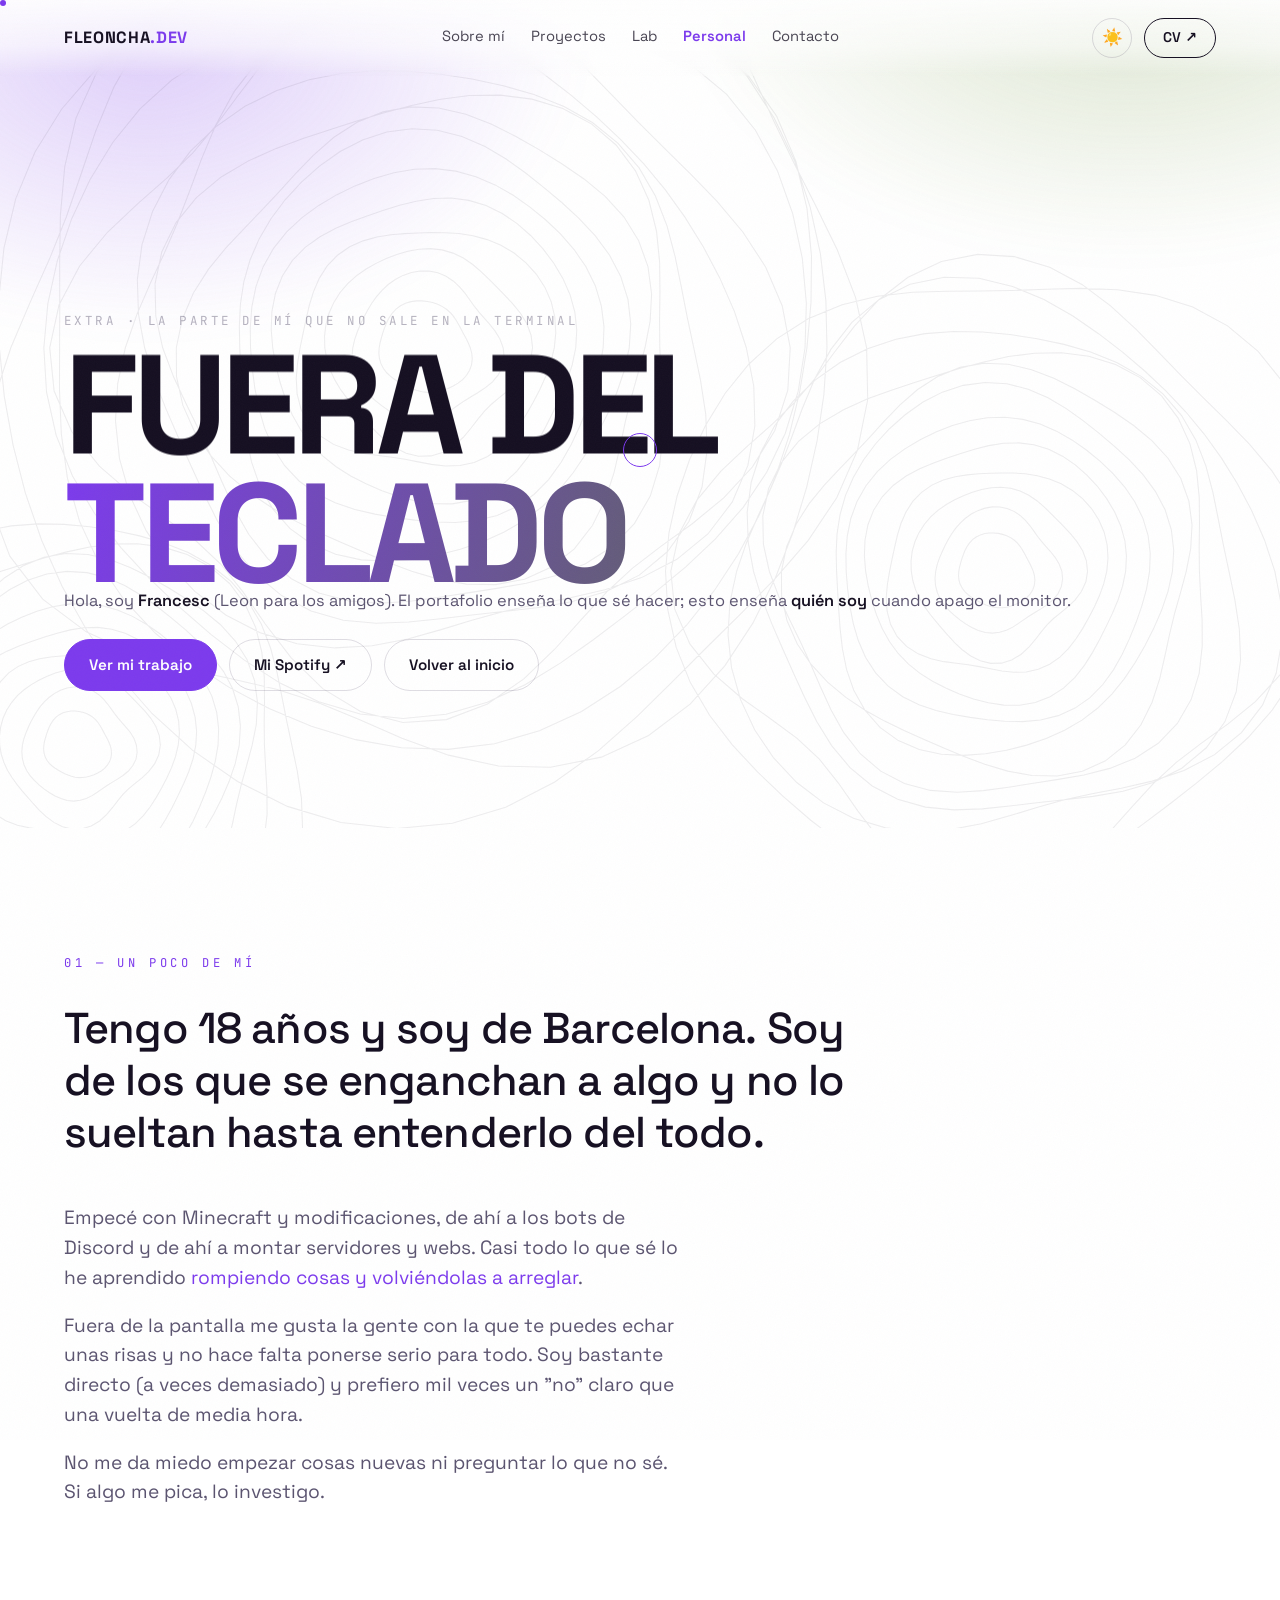
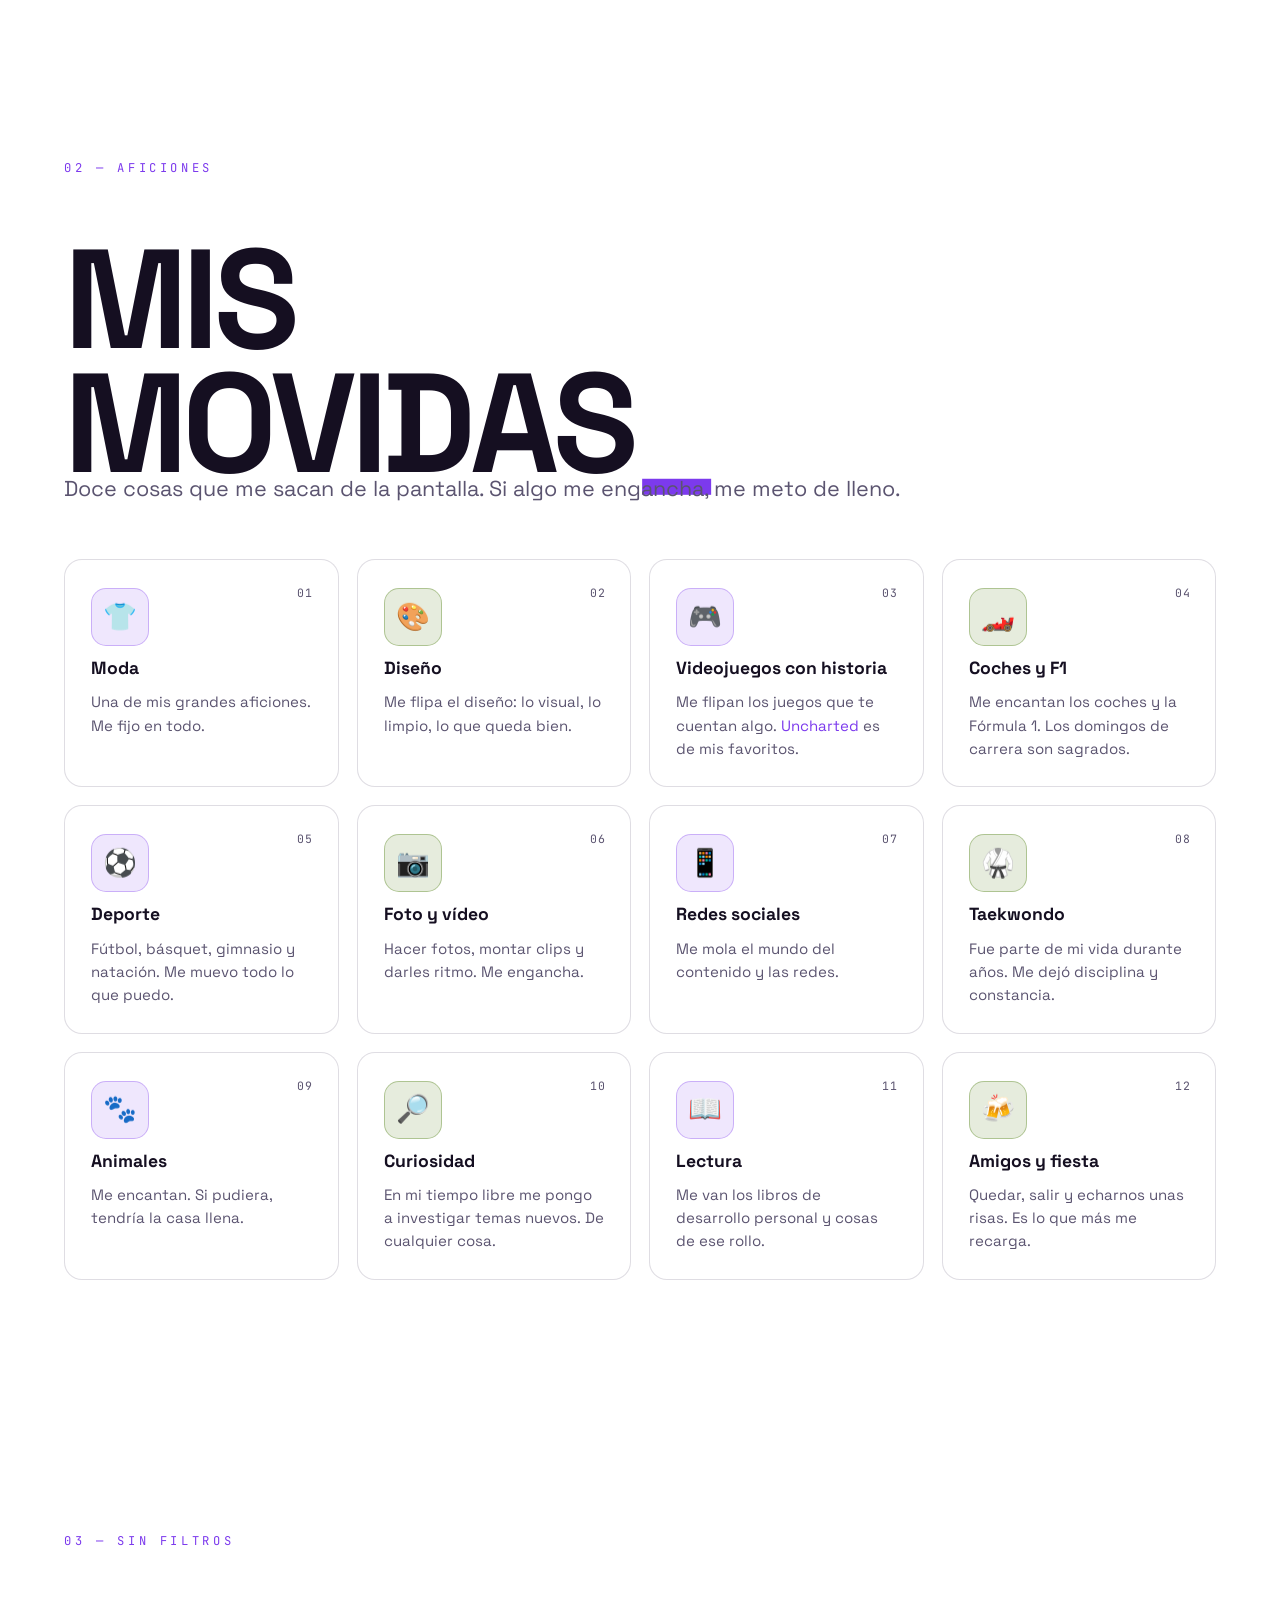
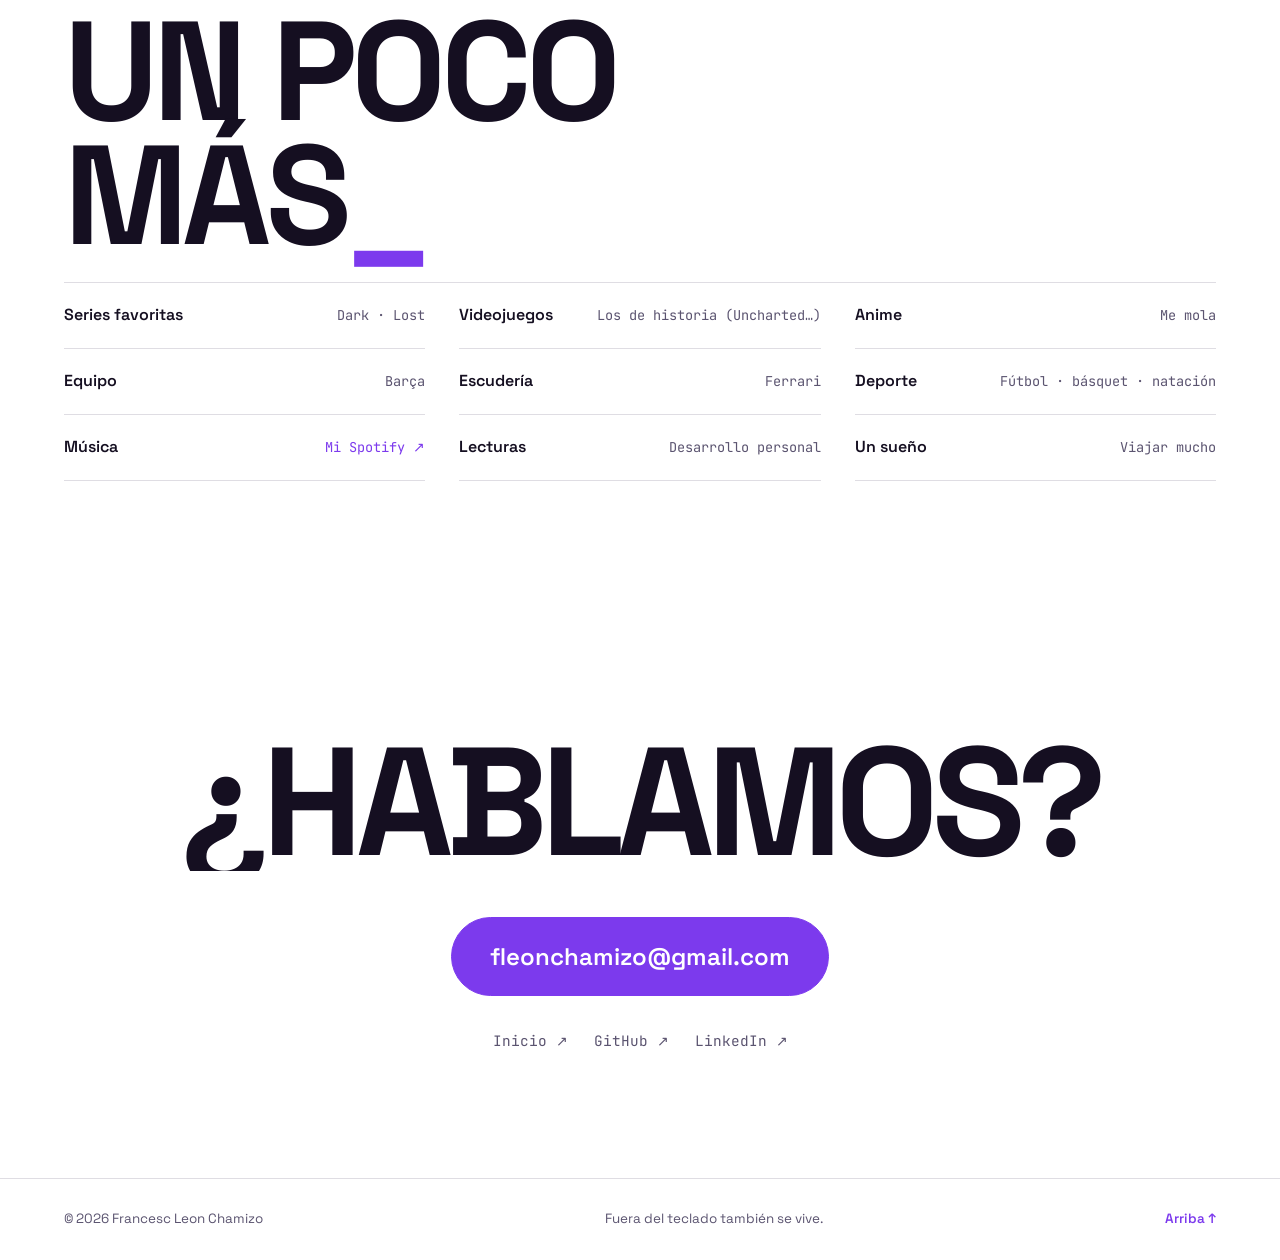
==== commit 1ffbea28: "Inspiracion landonorris.com: fondo topografico (SVG) en hero/lab/personal, pies de foto en galeria y" ====
--- a/personal.html
+++ b/personal.html
@@ -43,6 +43,7 @@
     <!-- HERO -->
     <section class="hero phero">
       <div class="hero__glow" aria-hidden="true"></div>
+      <div class="topo" aria-hidden="true"></div>
       <div class="hero__content">
         <p class="hero__eyebrow" data-reveal>Extra · la parte de mí que no sale en la terminal</p>
         <h1 class="hero__title">
--- a/css/style.css
+++ b/css/style.css
@@ -61,7 +61,15 @@
 :focus-visible { outline: 2px solid var(--accent); outline-offset: 3px; }
 ::selection { background: var(--accent); color: #fff; }
 
-.wrap { width: 100%; max-width: 1360px; margin: 0 auto; padding: 0 var(--pad); }
+.wrap { width: 100%; max-width: 1360px; margin: 0 auto; padding: 0 var(--pad); position: relative; z-index: 1; }
+
+/* =========================== TOPO (inspirado en landonorris.com) =========================== */
+.topo {
+  position: absolute; inset: 0; z-index: 0; pointer-events: none; opacity: .055;
+  background-image: url("../assets/topo-light.svg");
+  background-position: center; background-size: cover; background-repeat: no-repeat;
+}
+[data-theme="light"] .topo { opacity: .07; background-image: url("../assets/topo-dark.svg"); }
 
 /* =========================== GRAIN =========================== */
 .grain {
@@ -207,7 +215,8 @@
 .work__hint { font-family: var(--mono); font-size: .78rem; letter-spacing: .2em; color: var(--muted); margin-top: 18px; }
 .work__viewport { overflow: hidden; }
 .work__track { display: flex; gap: 26px; padding: 0 var(--pad) 90px; width: max-content; will-change: transform; }
-html.no-anim .work__viewport, .work--fallback .work__viewport { overflow-x: auto; overflow-y: hidden; }
+html.no-anim .work__viewport, .work--fallback .work__viewport { overflow-x: auto; overflow-y: hidden; scroll-snap-type: x mandatory; -webkit-overflow-scrolling: touch; }
+.work--fallback .proj { scroll-snap-align: center; }
 .proj {
   position: relative; width: min(80vw, 880px); min-height: 62vh; flex: 0 0 auto;
   background: linear-gradient(160deg, var(--card), var(--bg) 70%);
@@ -290,6 +299,16 @@
 /* Shot: magnet al pasar el raton */
 .shot__inner { position: absolute; inset: 0; will-change: transform; }
 
+.shot figcaption {
+  position: absolute; left: 12px; bottom: 12px; z-index: 2;
+  font-family: var(--mono); font-size: .66rem; letter-spacing: .18em; text-transform: uppercase;
+  color: #fff; background: rgba(0, 0, 0, .48); backdrop-filter: blur(5px); -webkit-backdrop-filter: blur(5px);
+  padding: 5px 10px; border-radius: 6px;
+}
+
+/* acento cursivo (toque editorial) */
+.hl { font-style: italic; color: var(--accent2); }
+
 /* =========================== REVEAL =========================== */
 .js [data-reveal] { opacity: 0; transform: translateY(28px); }
 html.no-anim [data-reveal], html.no-anim .line__inner, html.no-anim .about__big .w { opacity: 1 !important; transform: none !important; }
@@ -297,27 +316,61 @@
 /* =========================== RESPONSIVE =========================== */
 @media (max-width: 900px) {
   .nav__links {
-    display: none; position: absolute; top: 70px; right: var(--pad); left: var(--pad);
+    display: none; position: absolute; top: 66px; left: var(--pad); right: var(--pad);
     flex-direction: column; gap: 16px; background: var(--bg-2); border: 1px solid var(--line);
-    border-radius: 14px; padding: 22px;
+    border-radius: 14px; padding: 22px; box-shadow: var(--shadow);
   }
   .nav__links.is-open { display: flex; }
   .nav__burger { display: block; }
   .hero__meta { max-width: none; }
+  .about__big { max-width: none; }
+  .stats { grid-template-columns: repeat(2, 1fr); gap: 16px; }
+  .method__wrap { grid-template-columns: 1fr; gap: 26px; }
+  .method__aside { position: static; }
   .gallery { grid-template-columns: repeat(2, 1fr); }
-  .about__big { max-width: none; }
-  .stats { grid-template-columns: repeat(2, 1fr); }
-  .method__wrap { grid-template-columns: 1fr; }
-  .method__aside { position: static; }
-  .proj { width: 86vw; min-height: 66vh; }
+  .proj { width: 86vw; min-height: auto; }
+}
+
+@media (max-width: 640px) {
+  :root { --pad: 20px; }
+  .nav { padding: 14px var(--pad); }
+  .nav__brand { font-size: .95rem; }
+  .nav__cta { padding: 7px 14px; font-size: .82rem; }
+  .section { padding: clamp(62px, 10vh, 100px) 0; }
+  .hero { padding: 92px var(--pad) 18px; }
+  .hero__eyebrow { font-size: .68rem; letter-spacing: .18em; }
+  .hero__title { font-size: clamp(2rem, 13vw, 3.4rem); }
+  .hero__role { font-size: .88rem; }
+  .hero__lead { font-size: .97rem; }
+  .hero__actions { gap: 10px; }
+  .hero__actions .btn { flex: 1 1 auto; justify-content: center; }
+  .scroll-cue { display: none; }
+  .mega { font-size: clamp(1.9rem, 12vw, 3.2rem); }
+  .mega--left { font-size: clamp(1.7rem, 10vw, 2.6rem); }
+  .contact__big { font-size: clamp(2rem, 13vw, 3.4rem); }
+  .band__track { font-size: clamp(1.35rem, 9vw, 2.6rem); }
+  .stats strong { font-size: clamp(1.7rem, 9vw, 2.4rem); }
+  .gallery { grid-template-columns: 1fr; }
+  .gallery .shot { aspect-ratio: 16 / 10; }
+  .lab__lead { font-size: 1rem; }
+  .lab__facts { grid-template-columns: repeat(2, 1fr); }
+  .method__list li { grid-template-columns: 1fr; gap: 6px; padding: 22px 0; }
+  .method__list span { font-size: .85rem; }
+  .proj { width: 88vw; padding: 22px; border-radius: 14px; }
+  .proj h3 { font-size: clamp(1.3rem, 7vw, 1.9rem); }
+  .proj p { font-size: .92rem; }
+  .proj__more { padding: 22px; }
+  .proj__more li { font-size: .92rem; }
+  .contact__row { gap: 18px; }
+  .footer { flex-direction: column; align-items: flex-start; gap: 8px; }
 }
 
 @media (hover: none), (pointer: coarse) {
   .cursor, .cursor-dot { display: none; }
   .proj { justify-content: flex-start; }
-  .proj__more { position: relative; inset: auto; opacity: 1; transform: none; background: none; backdrop-filter: none; -webkit-backdrop-filter: none; padding: 0; margin-top: 18px; }
-}
-@media (max-width: 560px) { .gallery { grid-template-columns: 1fr; } }
+  .proj__more { position: relative; inset: auto; opacity: 1; transform: none; background: none; backdrop-filter: none; -webkit-backdrop-filter: none; padding: 0; margin-top: 20px; }
+  .proj::after { background: linear-gradient(to top, var(--scrim) 12%, color-mix(in srgb, var(--scrim) 45%, transparent) 55%, color-mix(in srgb, var(--scrim) 12%, transparent) 100%); }
+}
 
 @media (prefers-reduced-motion: reduce) {
   .grain, .hero__glow { animation: none; }
--- a/css/personal.css
+++ b/css/personal.css
@@ -40,4 +40,13 @@
 
 @media (max-width: 1100px) { .hobbies { grid-template-columns: repeat(3, 1fr); } }
 @media (max-width: 820px) { .hobbies { grid-template-columns: repeat(2, 1fr); } .favs { grid-template-columns: repeat(2, 1fr); } }
-@media (max-width: 560px) { .hobbies { grid-template-columns: 1fr; } .favs { grid-template-columns: 1fr; } }
+@media (max-width: 640px) {
+  .phero { min-height: auto; padding: 118px var(--pad) 56px; }
+  .phero .hero__title { font-size: clamp(2rem, 13vw, 3.4rem); }
+  .ptext p { font-size: 1.02rem; }
+  .hobbies { grid-template-columns: 1fr; gap: 14px; }
+  .hobby { padding: 24px 22px 22px; }
+  .favs { grid-template-columns: 1fr; }
+  .favs li { flex-direction: column; align-items: flex-start; gap: 4px; padding: 16px 0; }
+  .favs span { text-align: left; }
+}
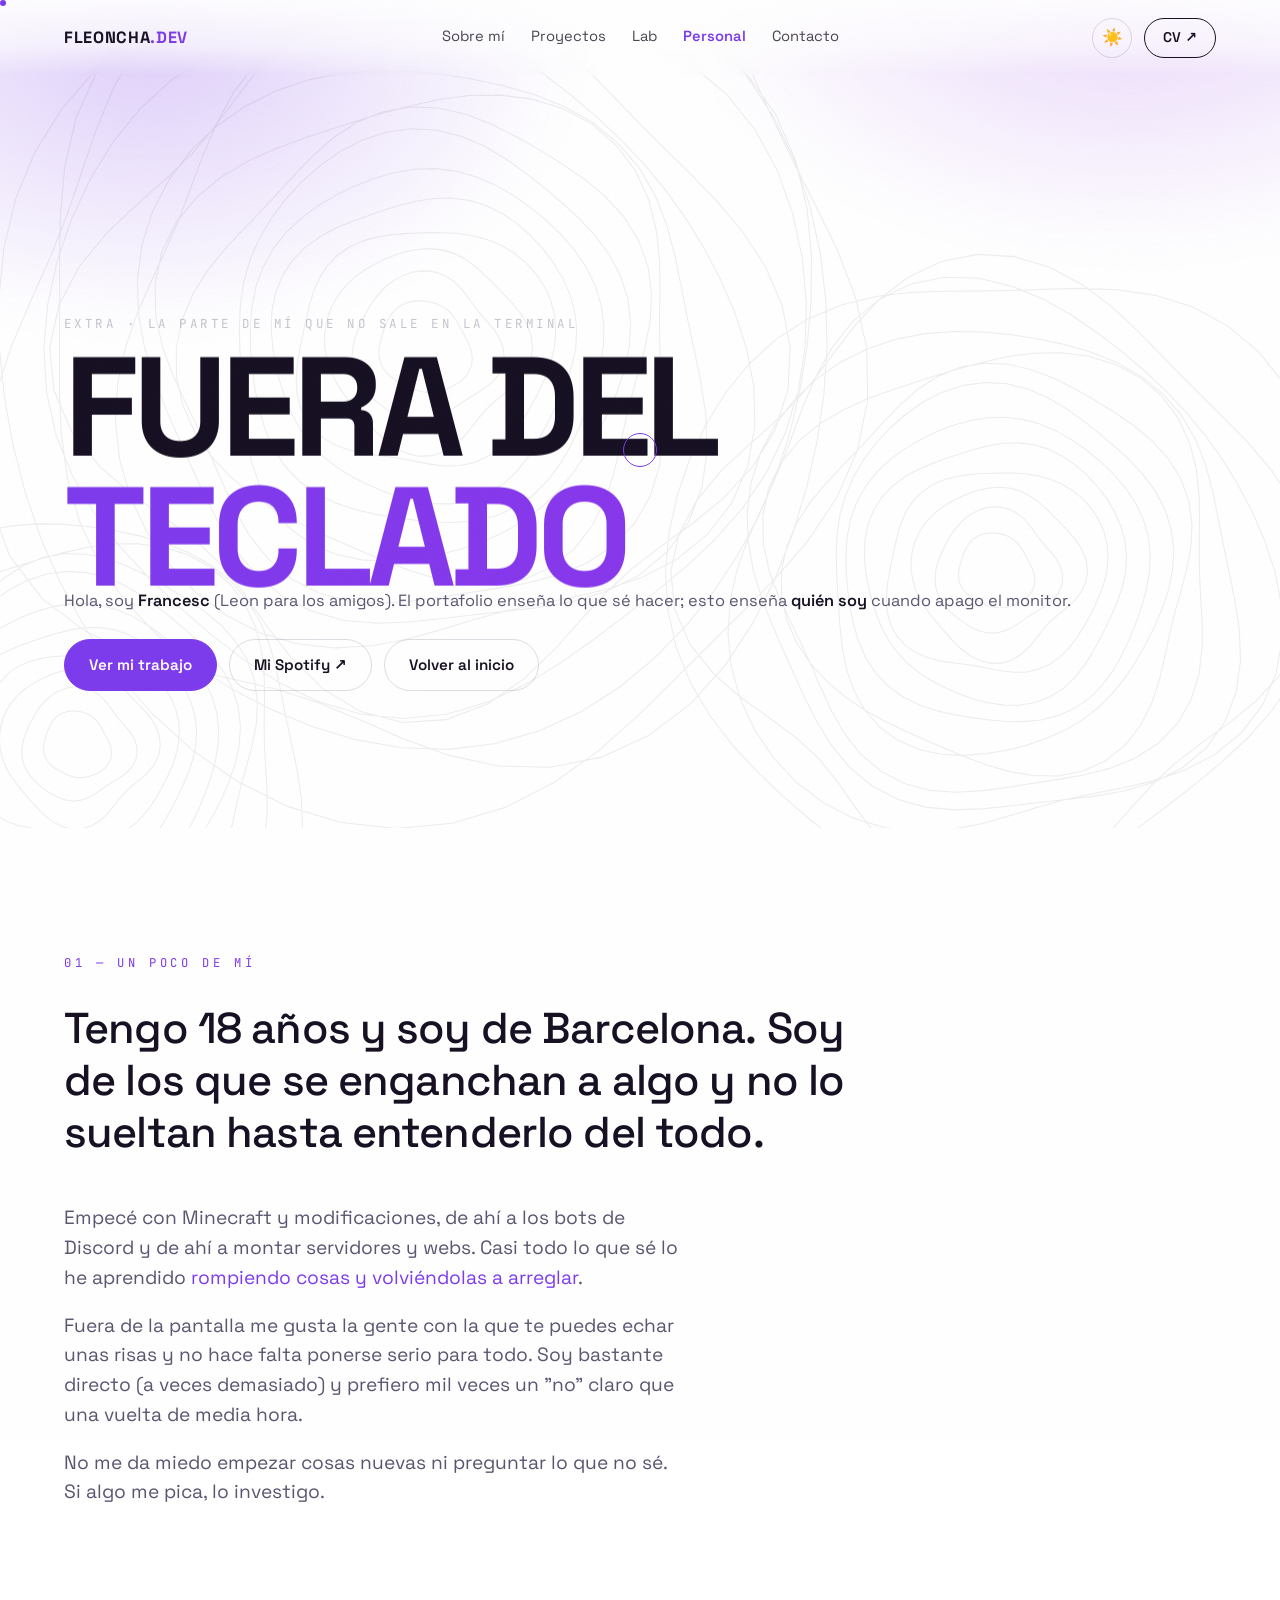
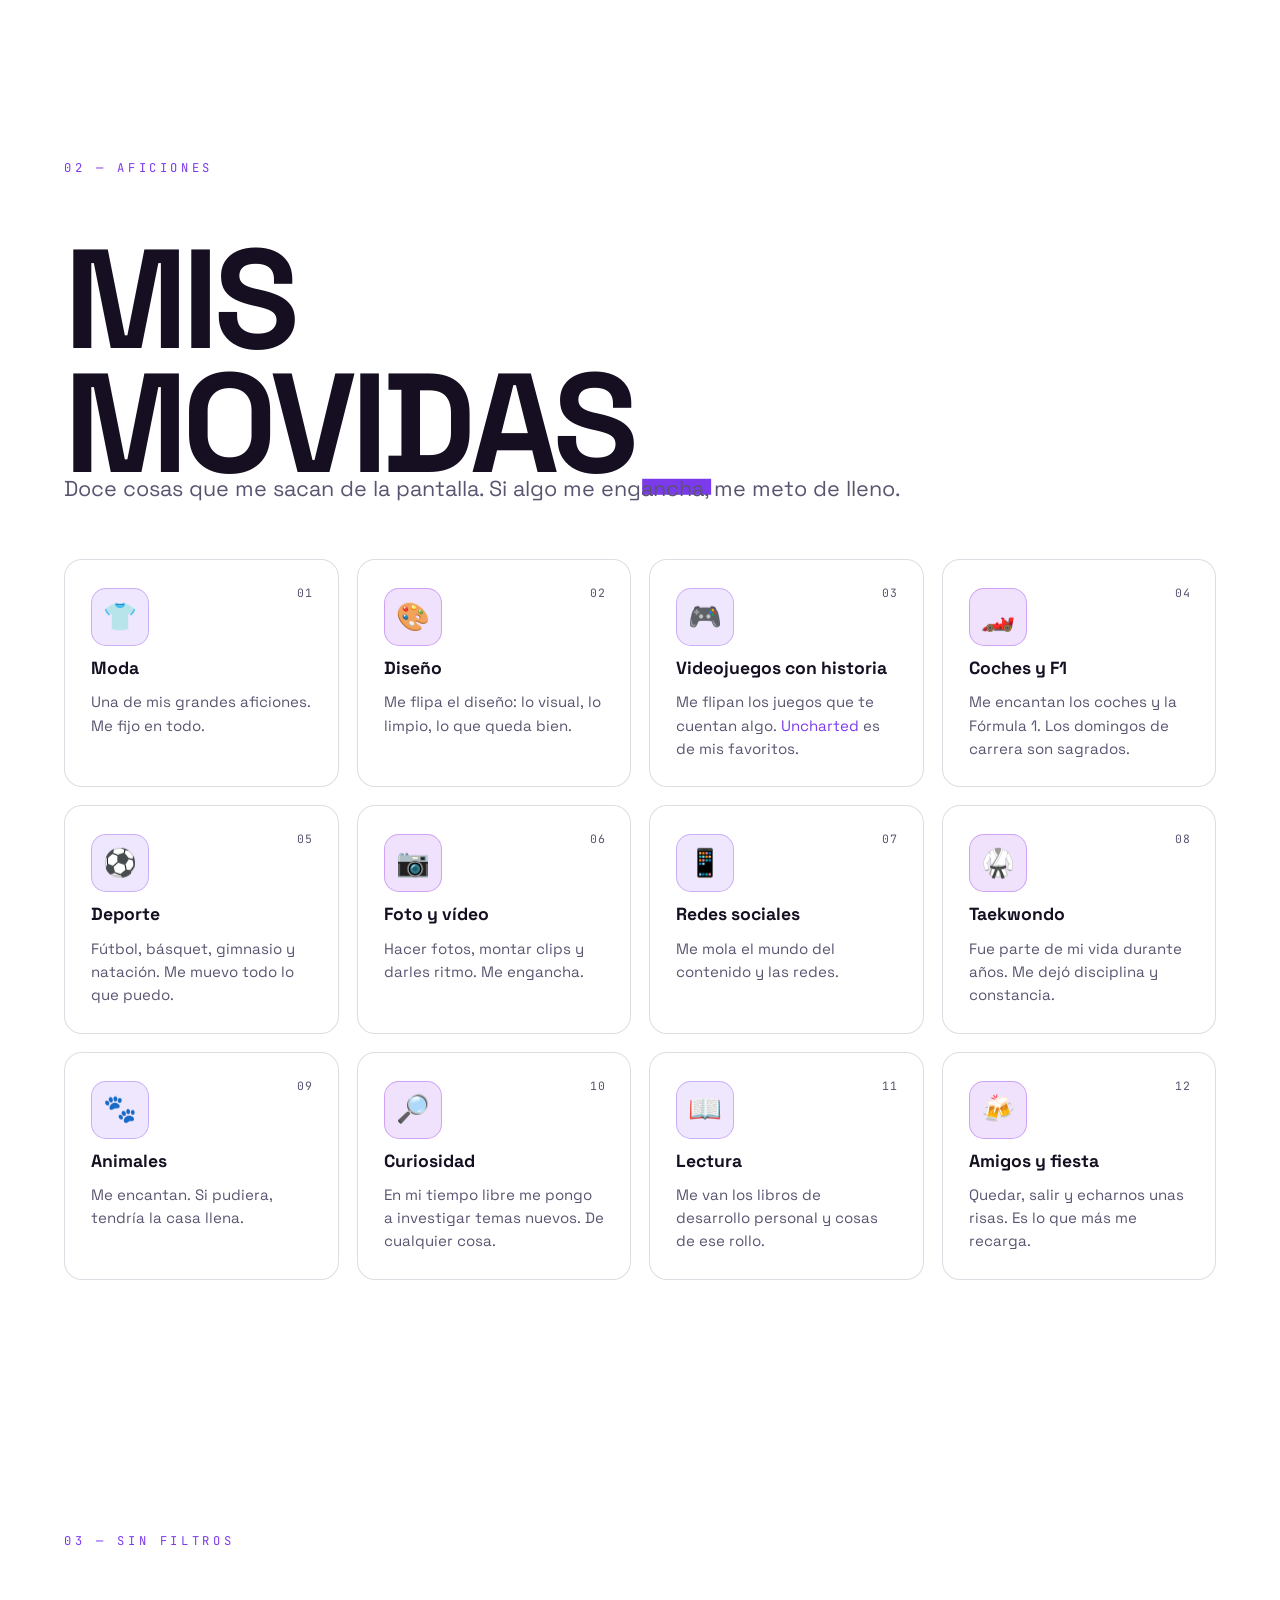
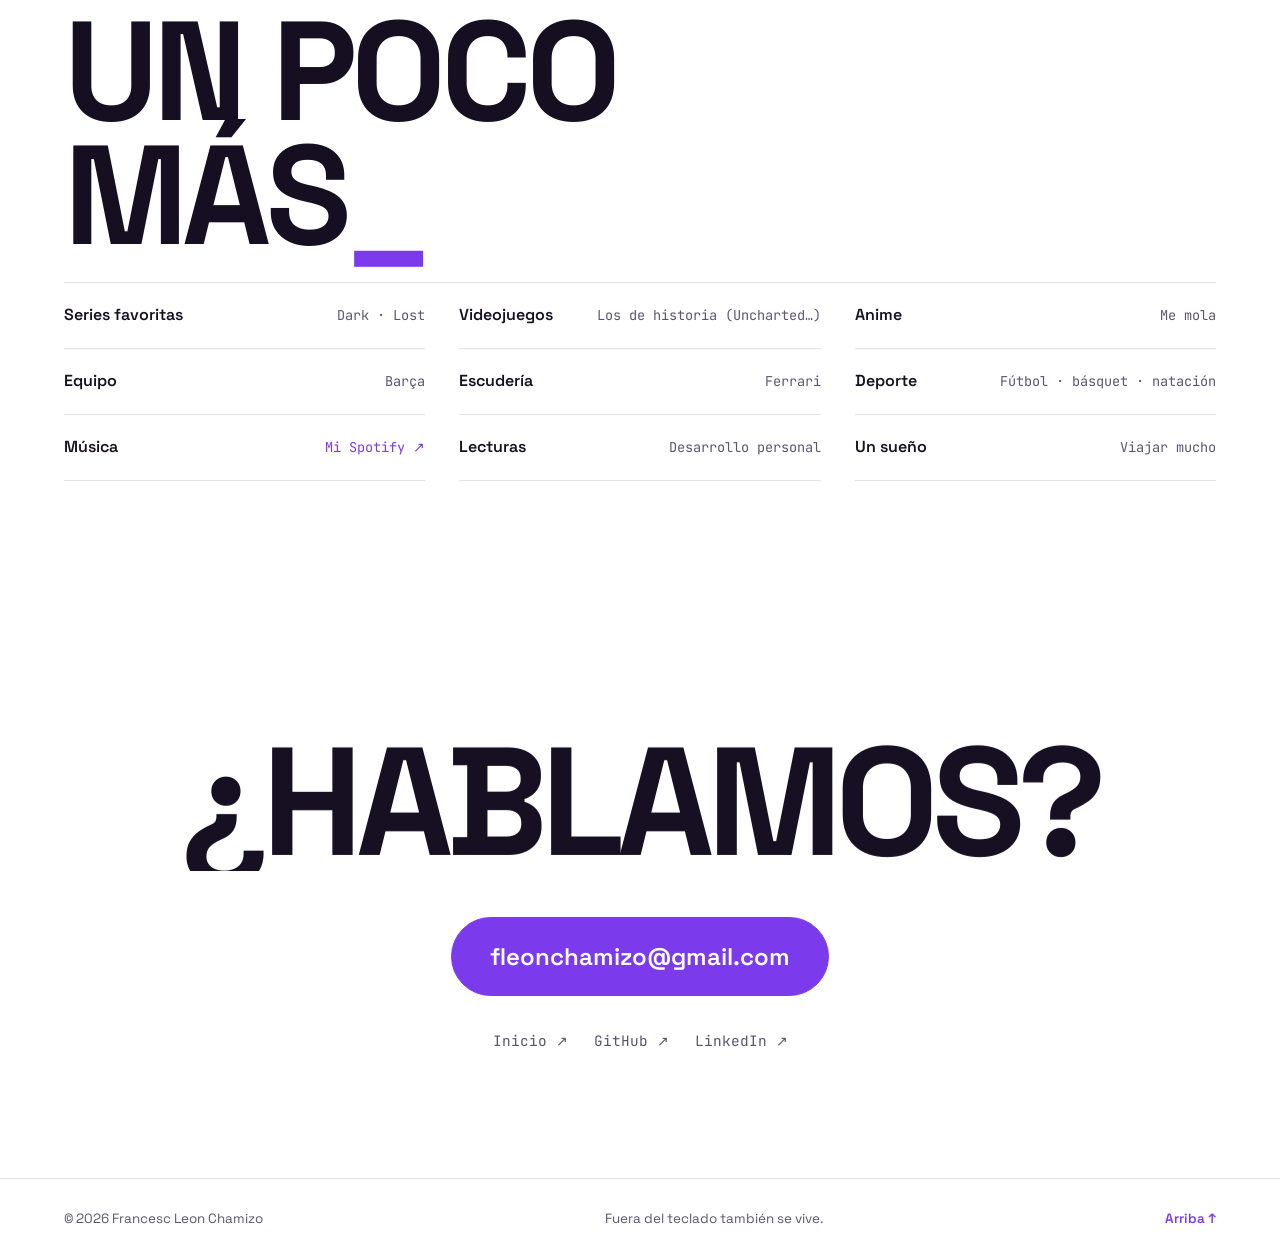
==== commit f48e1190: "Paleta: quitar el verde y usar morado/violeta para resaltar (CSS, favicon, portadas y OG)" ====
--- a/personal.html
+++ b/personal.html
@@ -55,7 +55,7 @@
           esto enseña <strong>quién soy</strong> cuando apago el monitor.
         </p>
         <div class="hero__actions">
-          <a class="btn btn--acid magnetic" href="./#work">Ver mi trabajo</a>
+          <a class="btn btn--primary magnetic" href="./#work">Ver mi trabajo</a>
           <a class="btn magnetic" href="https://open.spotify.com/user/31wbdxst2paxfm4livotc7pe5q2m" target="_blank" rel="noopener">Mi Spotify ↗</a>
           <a class="btn magnetic" href="./">Volver al inicio</a>
         </div>
@@ -121,7 +121,7 @@
     <section class="section contact">
       <div class="wrap">
         <h2 class="contact__big"><span class="line"><span class="line__inner" data-reveal>¿HABLAMOS?</span></span></h2>
-        <a class="btn btn--acid btn--big magnetic" href="mailto:fleonchamizo@gmail.com">fleonchamizo@gmail.com</a>
+        <a class="btn btn--primary btn--big magnetic" href="mailto:fleonchamizo@gmail.com">fleonchamizo@gmail.com</a>
         <div class="contact__row">
           <a class="magnetic" href="./">Inicio ↗</a>
           <a class="magnetic" href="https://github.com/elfleoncha" target="_blank" rel="noopener">GitHub ↗</a>
--- a/css/style.css
+++ b/css/style.css
@@ -10,7 +10,7 @@
   --fg: #f5f4f8;
   --muted: #9a93ad;
   --accent: #a855f7;      /* morado */
-  --accent2: #c6ff3d;     /* verde ácido */
+  --accent2: #c084fc;     /* violeta */
   --on-accent: #ffffff;
   --line: rgba(255, 255, 255, .12);
   --card: #120f1a;
@@ -30,7 +30,7 @@
   --fg: #150f21;
   --muted: #5b5470;
   --accent: #7c3aed;
-  --accent2: #4d7c0f;
+  --accent2: #9333ea;
   --on-accent: #ffffff;
   --line: rgba(30, 15, 60, .14);
   --card: #ffffff;
@@ -180,8 +180,8 @@
   will-change: transform;
 }
 .btn:hover { border-color: var(--accent); color: var(--accent); }
-.btn--acid { background: var(--accent); border-color: var(--accent); color: var(--on-accent); }
-.btn--acid:hover { color: var(--on-accent); filter: brightness(1.08); }
+.btn--primary { background: var(--accent); border-color: var(--accent); color: var(--on-accent); }
+.btn--primary:hover { color: var(--on-accent); filter: brightness(1.08); }
 .btn--ghost { background: transparent; color: var(--muted); }
 .btn--big { font-size: clamp(1rem, 2.4vw, 1.5rem); padding: 20px 38px; }
 
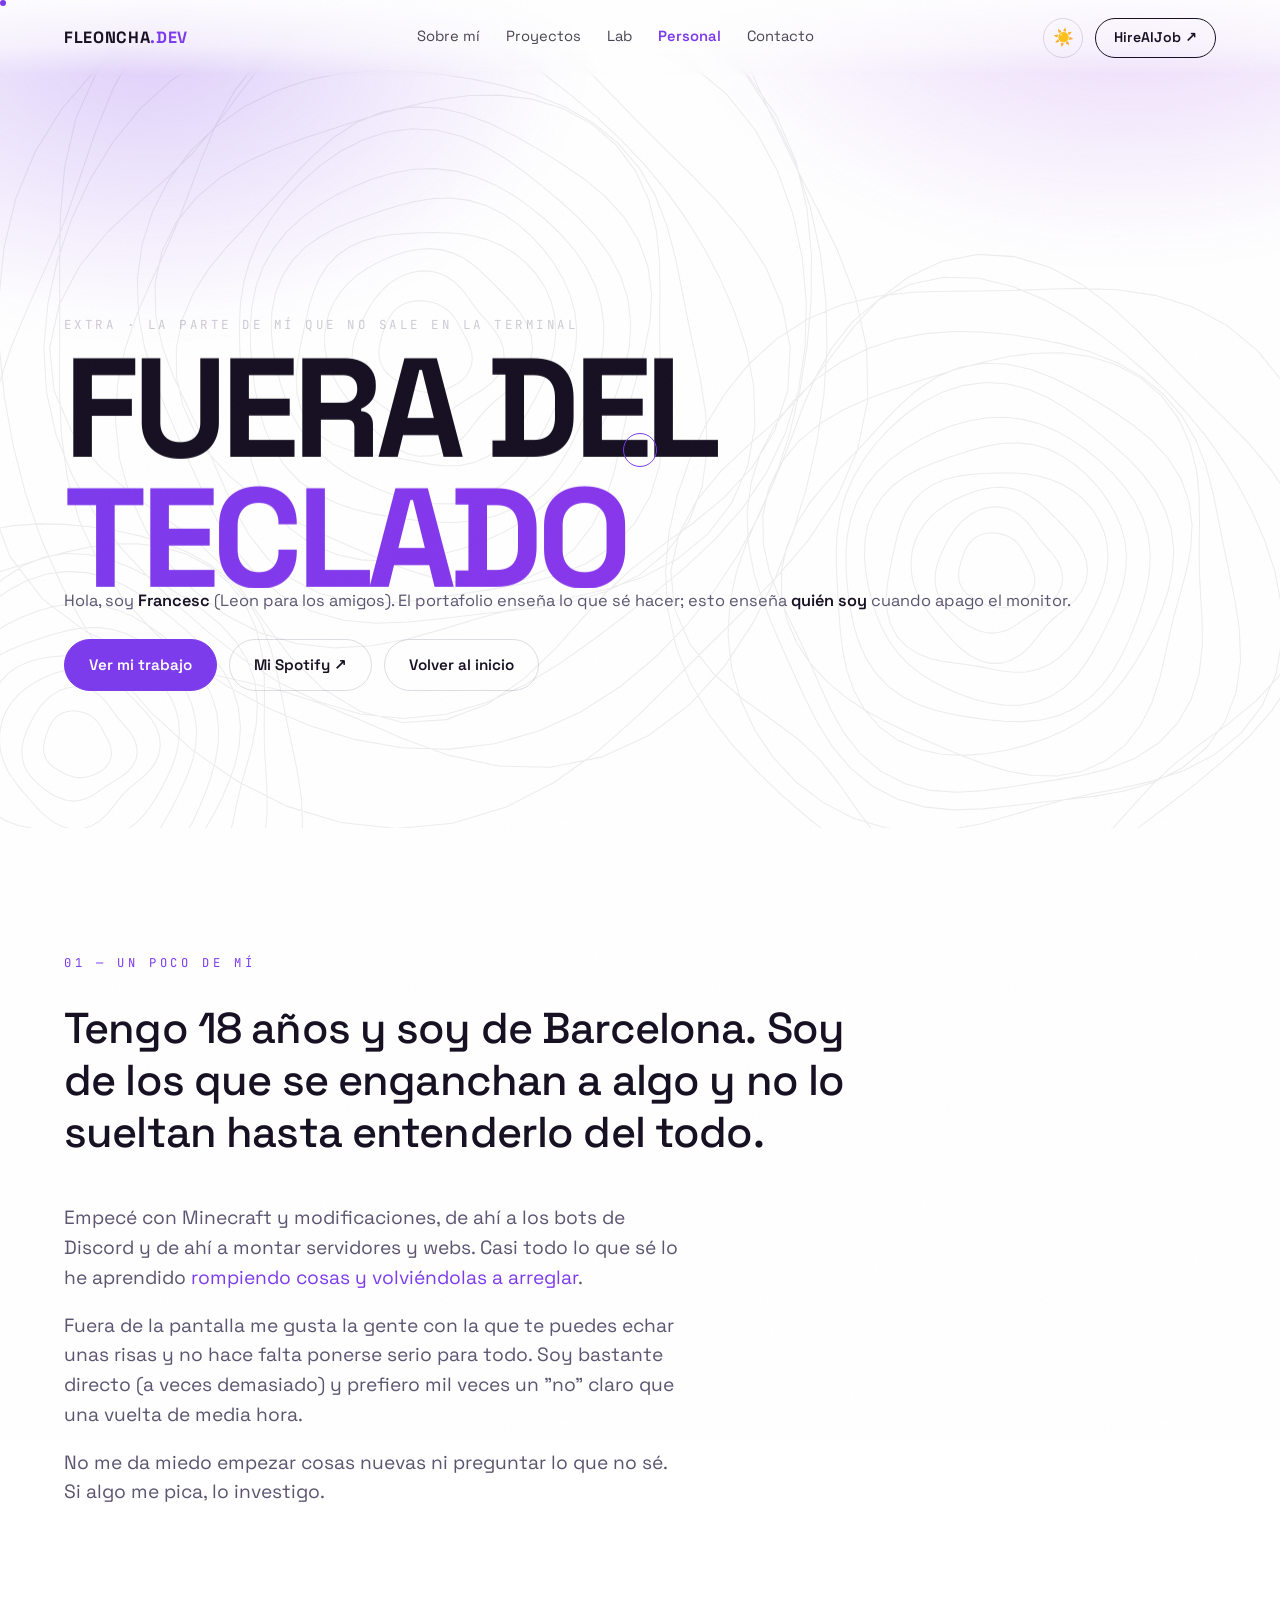
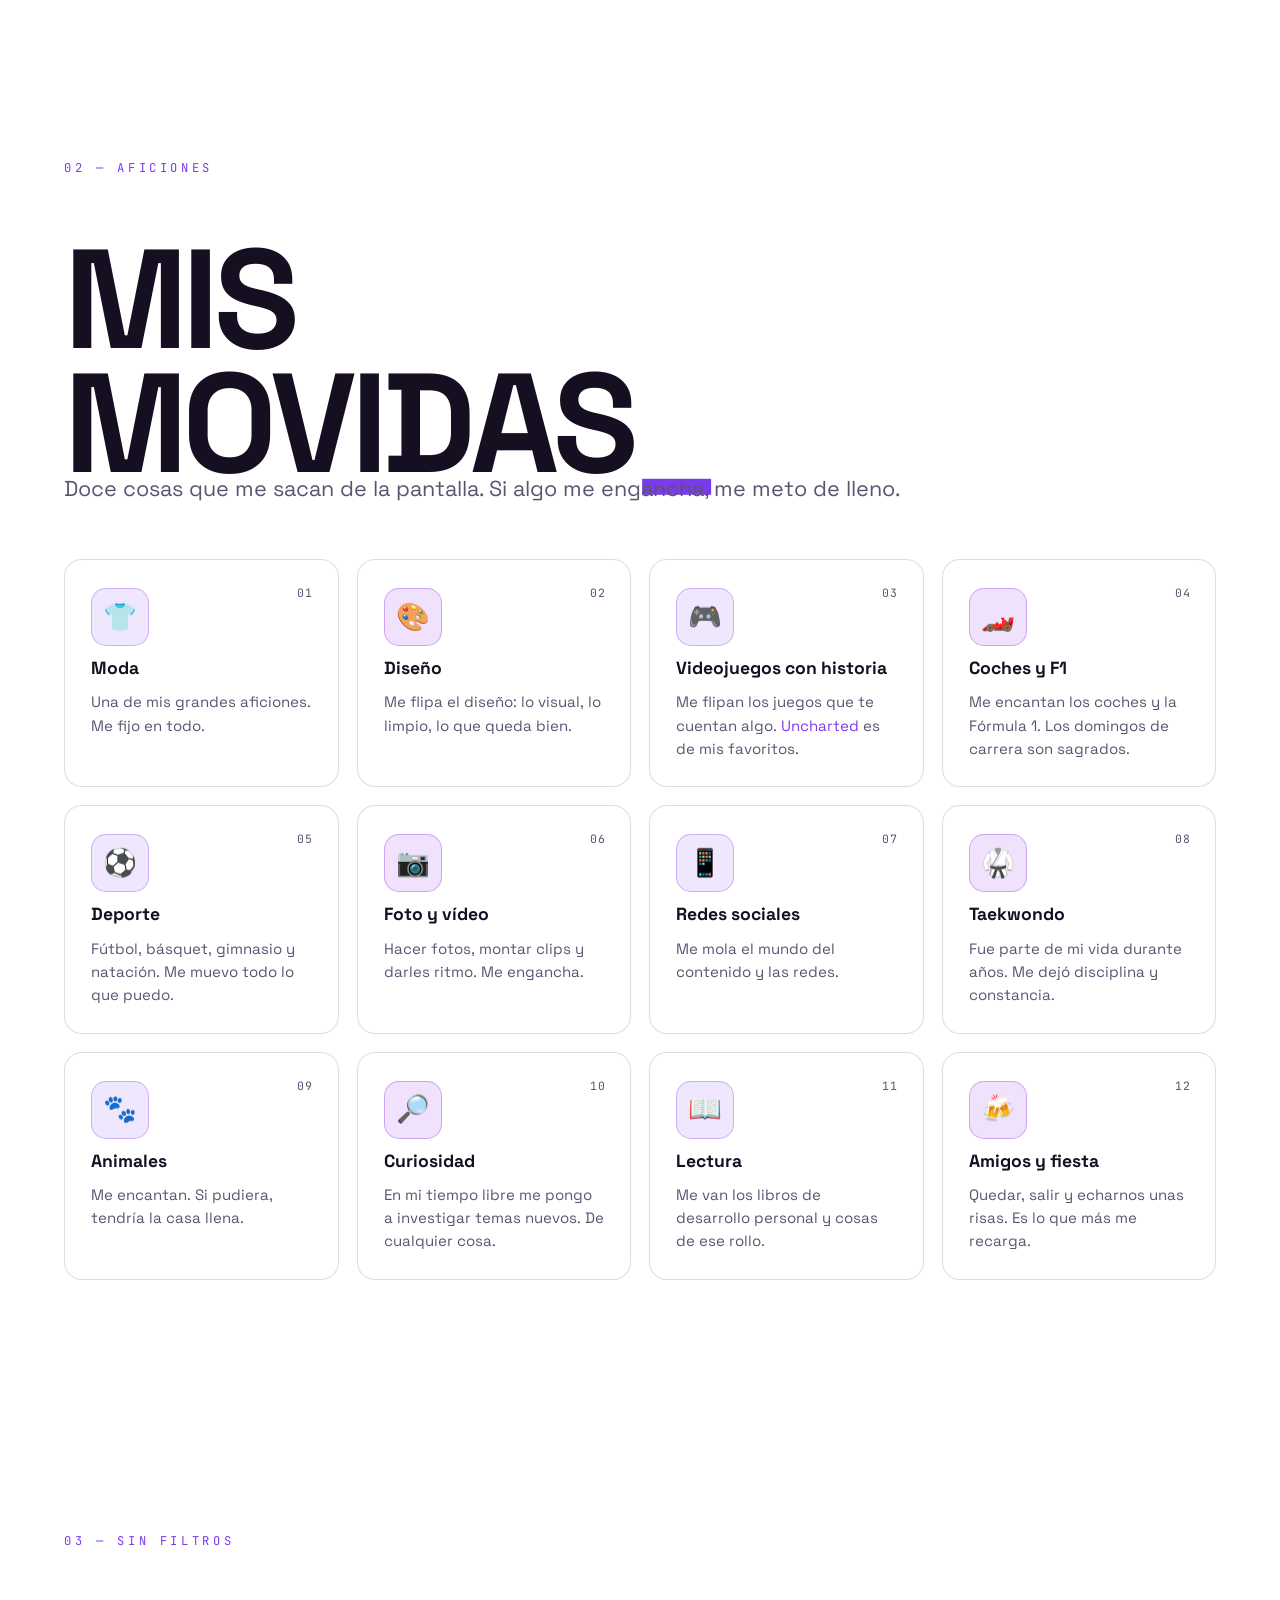
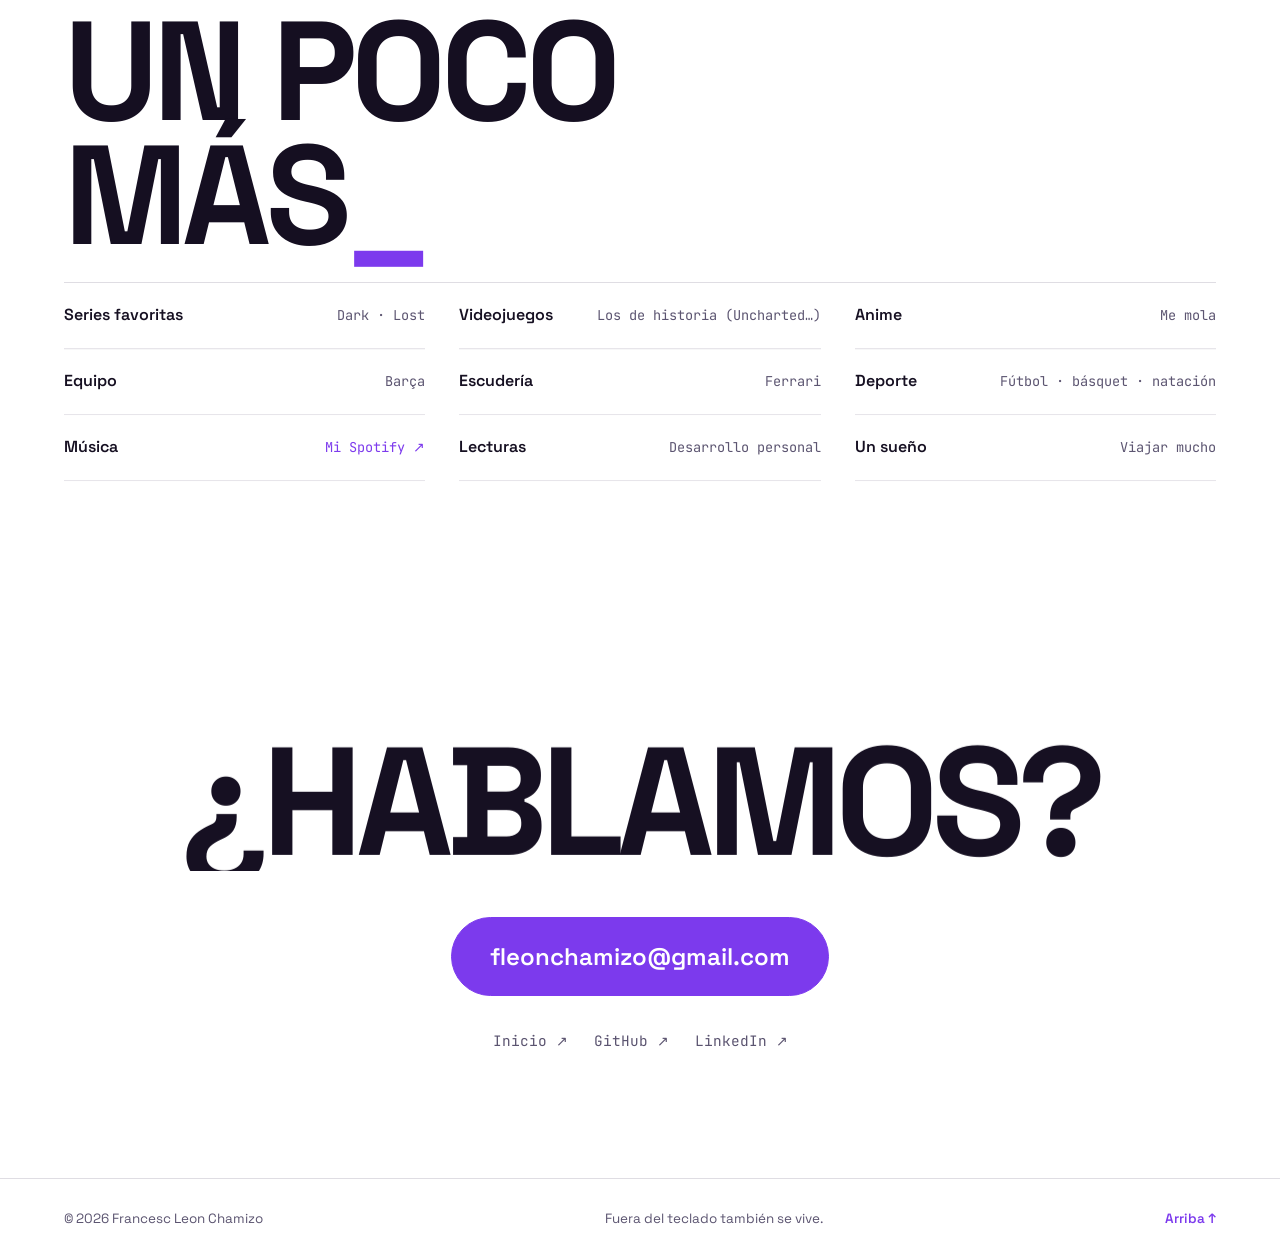
==== commit 1f93db7e: "Destaca HireAIJob como proyecto principal y retira el CV" ====
--- a/personal.html
+++ b/personal.html
@@ -34,7 +34,7 @@
     </nav>
     <div class="nav__right">
       <button class="theme-toggle" id="themeToggle" aria-label="Cambiar modo día/noche" title="Modo día / noche"><span id="themeIcon">🌙</span></button>
-      <a class="nav__cta magnetic" href="assets/cv.pdf">CV ↗</a>
+      <a class="nav__cta magnetic" href="https://hireaijob.com" target="_blank" rel="noopener">HireAIJob ↗</a>
       <button class="nav__burger" id="burger" aria-label="Menú"><span></span><span></span></button>
     </div>
   </header>
--- a/css/style.css
+++ b/css/style.css
@@ -222,14 +222,14 @@
   background: linear-gradient(160deg, var(--card), var(--bg) 70%);
   border: 1px solid var(--line); border-radius: var(--radius); padding: clamp(26px, 3.4vw, 54px);
   display: flex; flex-direction: column; justify-content: flex-end; overflow: hidden;
-  transition: border-color .3s, transform .3s;
+  transition: border-color .3s, box-shadow .35s;
 }
 .proj__img { position: absolute; inset: 0; width: 100%; height: 100%; object-fit: cover; z-index: 0; opacity: .55; filter: saturate(1.05) contrast(1.03); transition: opacity .5s, transform .6s; }
 [data-theme="light"] .proj__img { opacity: .28; }
 .proj::before { content: ""; position: absolute; inset: 0; z-index: 1; background: radial-gradient(60% 60% at 80% 0%, color-mix(in srgb, var(--accent) 16%, transparent), transparent 70%); opacity: 0; transition: opacity .4s; }
 .proj::after { content: ""; position: absolute; inset: 0; z-index: 1; background: linear-gradient(to top, var(--scrim) 26%, color-mix(in srgb, var(--scrim) 62%, transparent) 62%, color-mix(in srgb, var(--scrim) 22%, transparent) 100%); }
 .proj > :not(.proj__img):not(.proj__more) { position: relative; z-index: 2; }
-.proj:hover { border-color: var(--accent); }
+.proj:hover { border-color: var(--accent); box-shadow: 0 0 0 1px var(--accent), 0 18px 55px color-mix(in srgb, var(--accent) 32%, transparent); }
 .proj:hover::before { opacity: 1; }
 .proj:hover .proj__img { opacity: .7; transform: scale(1.04); }
 [data-theme="light"] .proj:hover .proj__img { opacity: .4; }
@@ -268,7 +268,12 @@
 /* =========================== LAB / SERVICES / PROJECT HOVER =========================== */
 .lab__lead { font-size: clamp(1.1rem, 2.2vw, 1.6rem); color: var(--muted); max-width: 62ch; margin-top: 10px; }
 .lab__lead em { color: var(--accent); }
-.gallery { display: grid; grid-template-columns: repeat(3, 1fr); gap: 18px; margin-top: clamp(40px, 6vh, 70px); }
+.labgrid { display: grid; grid-template-columns: repeat(2, 1fr); gap: clamp(26px, 4vh, 46px) 26px; margin-top: clamp(40px, 6vh, 70px); }
+.labitem { display: flex; flex-direction: column; gap: 14px; }
+.labitem:nth-child(even) { margin-top: clamp(28px, 7vh, 84px); }
+.labitem__n { font-family: var(--mono); font-size: .72rem; letter-spacing: .18em; text-transform: uppercase; color: var(--accent); }
+.labitem h3 { font-size: clamp(1.1rem, 2vw, 1.4rem); line-height: 1.1; }
+.labitem p { color: var(--muted); font-size: .95rem; }
 .shot { position: relative; overflow: hidden; border-radius: var(--radius); border: 1px solid var(--line); aspect-ratio: 16 / 10; background: var(--card); transition: border-color .3s; }
 .shot:hover { border-color: var(--accent); }
 .shot img { width: 100%; height: 100%; object-fit: cover; display: block; transform: scale(1.25); will-change: transform; }
@@ -280,10 +285,10 @@
 
 /* Proyecto: detalle al pasar el ratón */
 .proj__more {
-  position: absolute; inset: 0; z-index: 3; display: flex; flex-direction: column; justify-content: flex-end; gap: 14px;
-  padding: clamp(26px, 3.4vw, 54px); background: color-mix(in srgb, var(--scrim) 88%, transparent);
-  backdrop-filter: blur(9px); -webkit-backdrop-filter: blur(9px);
-  opacity: 0; transform: translateY(24px); transition: opacity .35s ease, transform .5s cubic-bezier(.2,.7,.2,1); pointer-events: none;
+  position: absolute; left: 0; right: 0; top: 0; z-index: 3; display: flex; flex-direction: column; gap: 12px;
+  padding: clamp(22px, 3vw, 42px); padding-bottom: clamp(44px, 6vw, 78px);
+  background: linear-gradient(to bottom, color-mix(in srgb, var(--scrim) 94%, transparent), color-mix(in srgb, var(--scrim) 74%, transparent) 62%, transparent);
+  opacity: 0; transform: translateY(-14px); transition: opacity .35s ease, transform .45s cubic-bezier(.2,.7,.2,1); pointer-events: none;
 }
 .proj:hover .proj__more, .proj:focus-within .proj__more { opacity: 1; transform: none; }
 .proj__more h4 { font-family: var(--mono); font-size: .76rem; letter-spacing: .22em; text-transform: uppercase; color: var(--accent); }
@@ -327,7 +332,8 @@
   .stats { grid-template-columns: repeat(2, 1fr); gap: 16px; }
   .method__wrap { grid-template-columns: 1fr; gap: 26px; }
   .method__aside { position: static; }
-  .gallery { grid-template-columns: repeat(2, 1fr); }
+  .labgrid { grid-template-columns: 1fr; }
+  .labitem:nth-child(even) { margin-top: 0; }
   .proj { width: 86vw; min-height: auto; }
 }
 
@@ -350,8 +356,8 @@
   .contact__big { font-size: clamp(2rem, 13vw, 3.4rem); }
   .band__track { font-size: clamp(1.35rem, 9vw, 2.6rem); }
   .stats strong { font-size: clamp(1.7rem, 9vw, 2.4rem); }
-  .gallery { grid-template-columns: 1fr; }
-  .gallery .shot { aspect-ratio: 16 / 10; }
+  .labgrid { grid-template-columns: 1fr; }
+  .labgrid .shot { aspect-ratio: 16 / 10; }
   .lab__lead { font-size: 1rem; }
   .lab__facts { grid-template-columns: repeat(2, 1fr); }
   .method__list li { grid-template-columns: 1fr; gap: 6px; padding: 22px 0; }
@@ -380,3 +386,6 @@
   .nav, .grain, .cursor, .cursor-dot, .preloader, .hero__canvas, .marquee, .rows { display: none !important; }
   body { background: #fff; color: #000; }
 }
+
+.proj--featured { border-color: var(--accent); box-shadow: 0 0 0 1px var(--accent), 0 18px 55px color-mix(in srgb, var(--accent) 22%, transparent); }
+.proj--featured .proj__num { color: color-mix(in srgb, var(--accent) 55%, transparent); }
